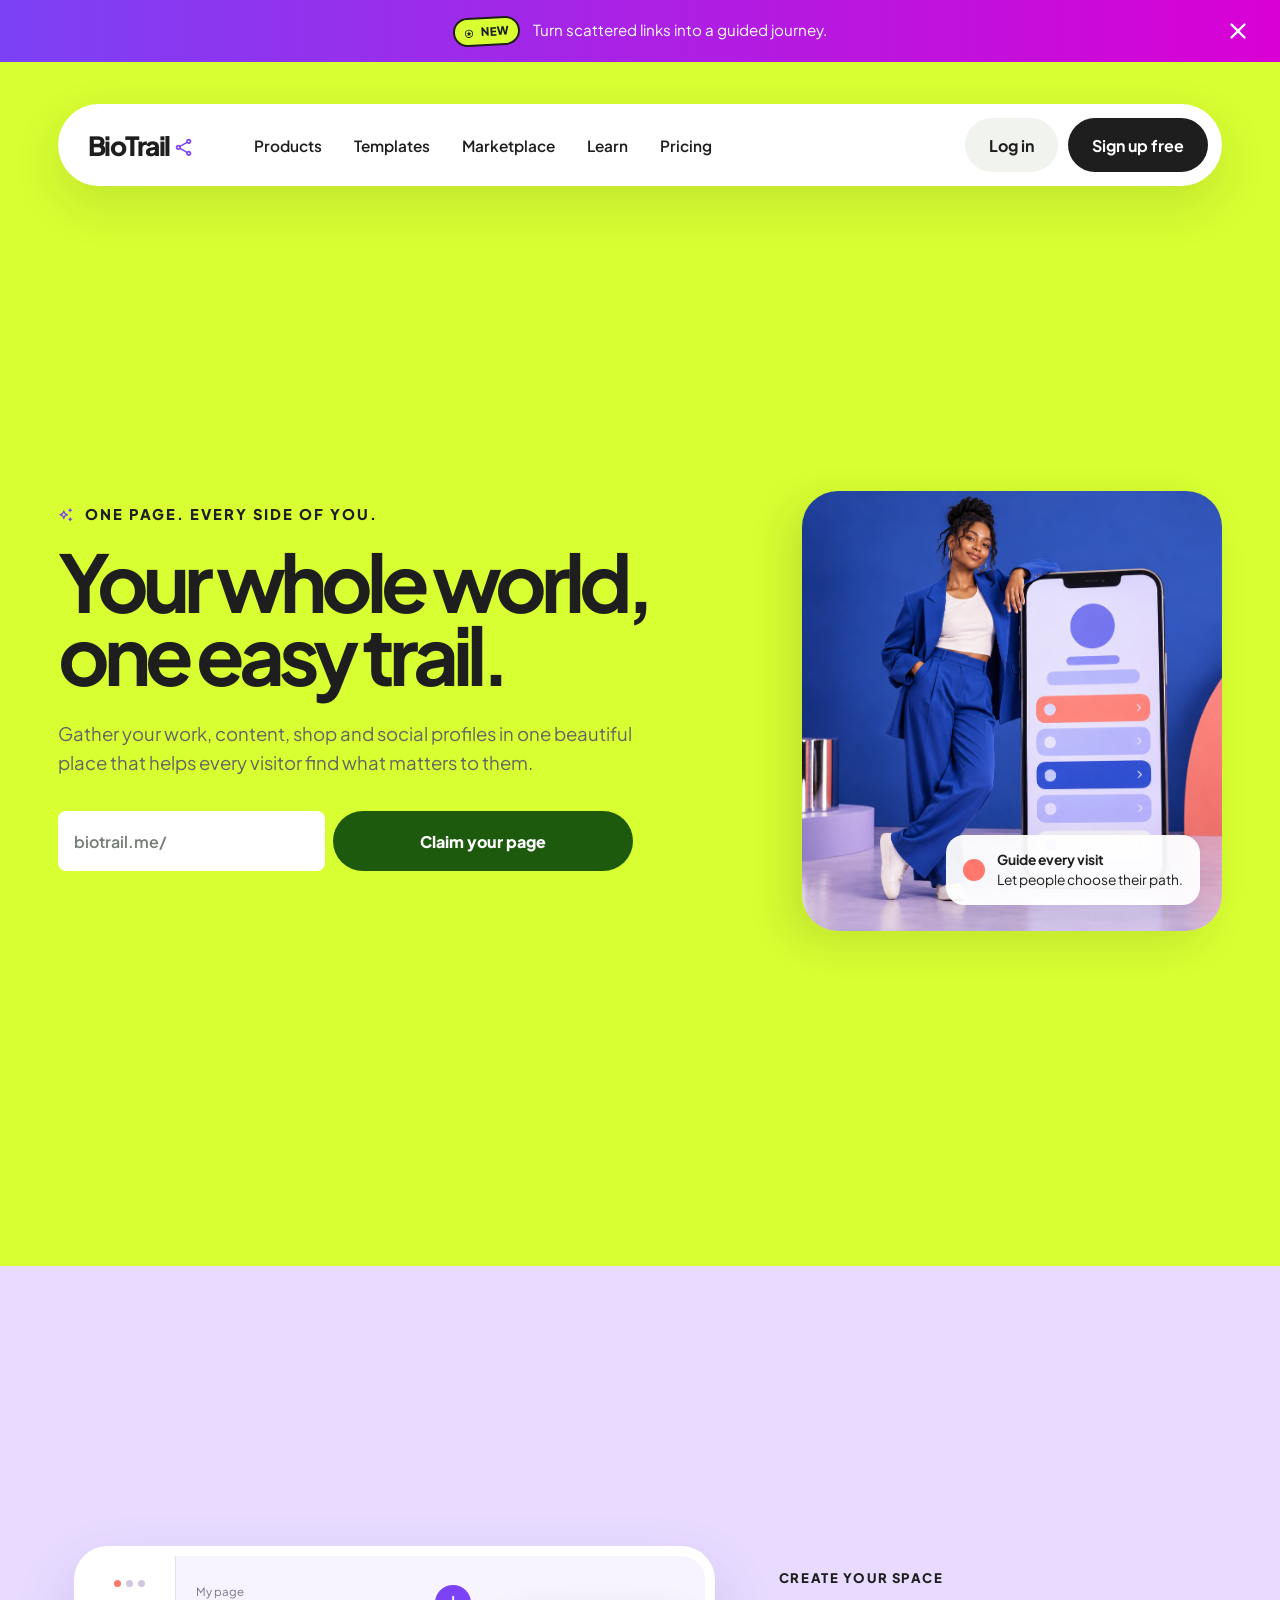
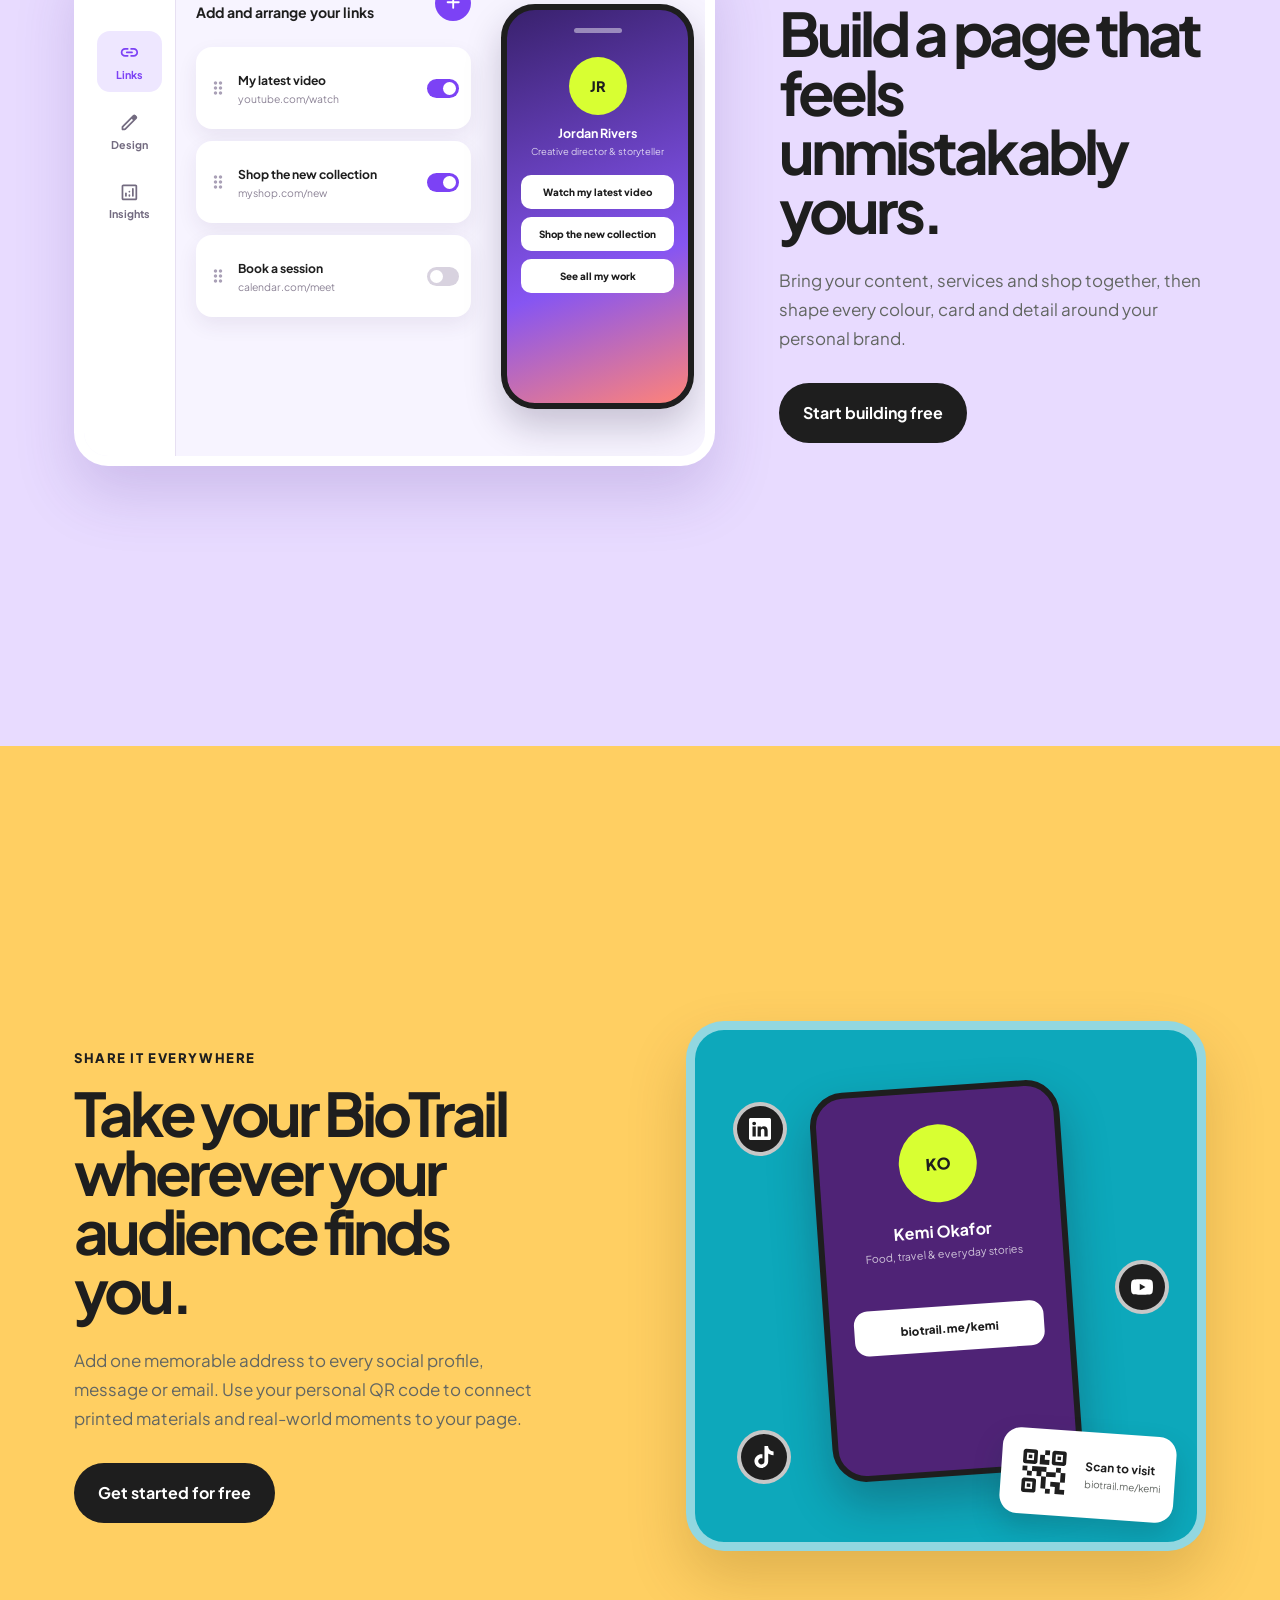
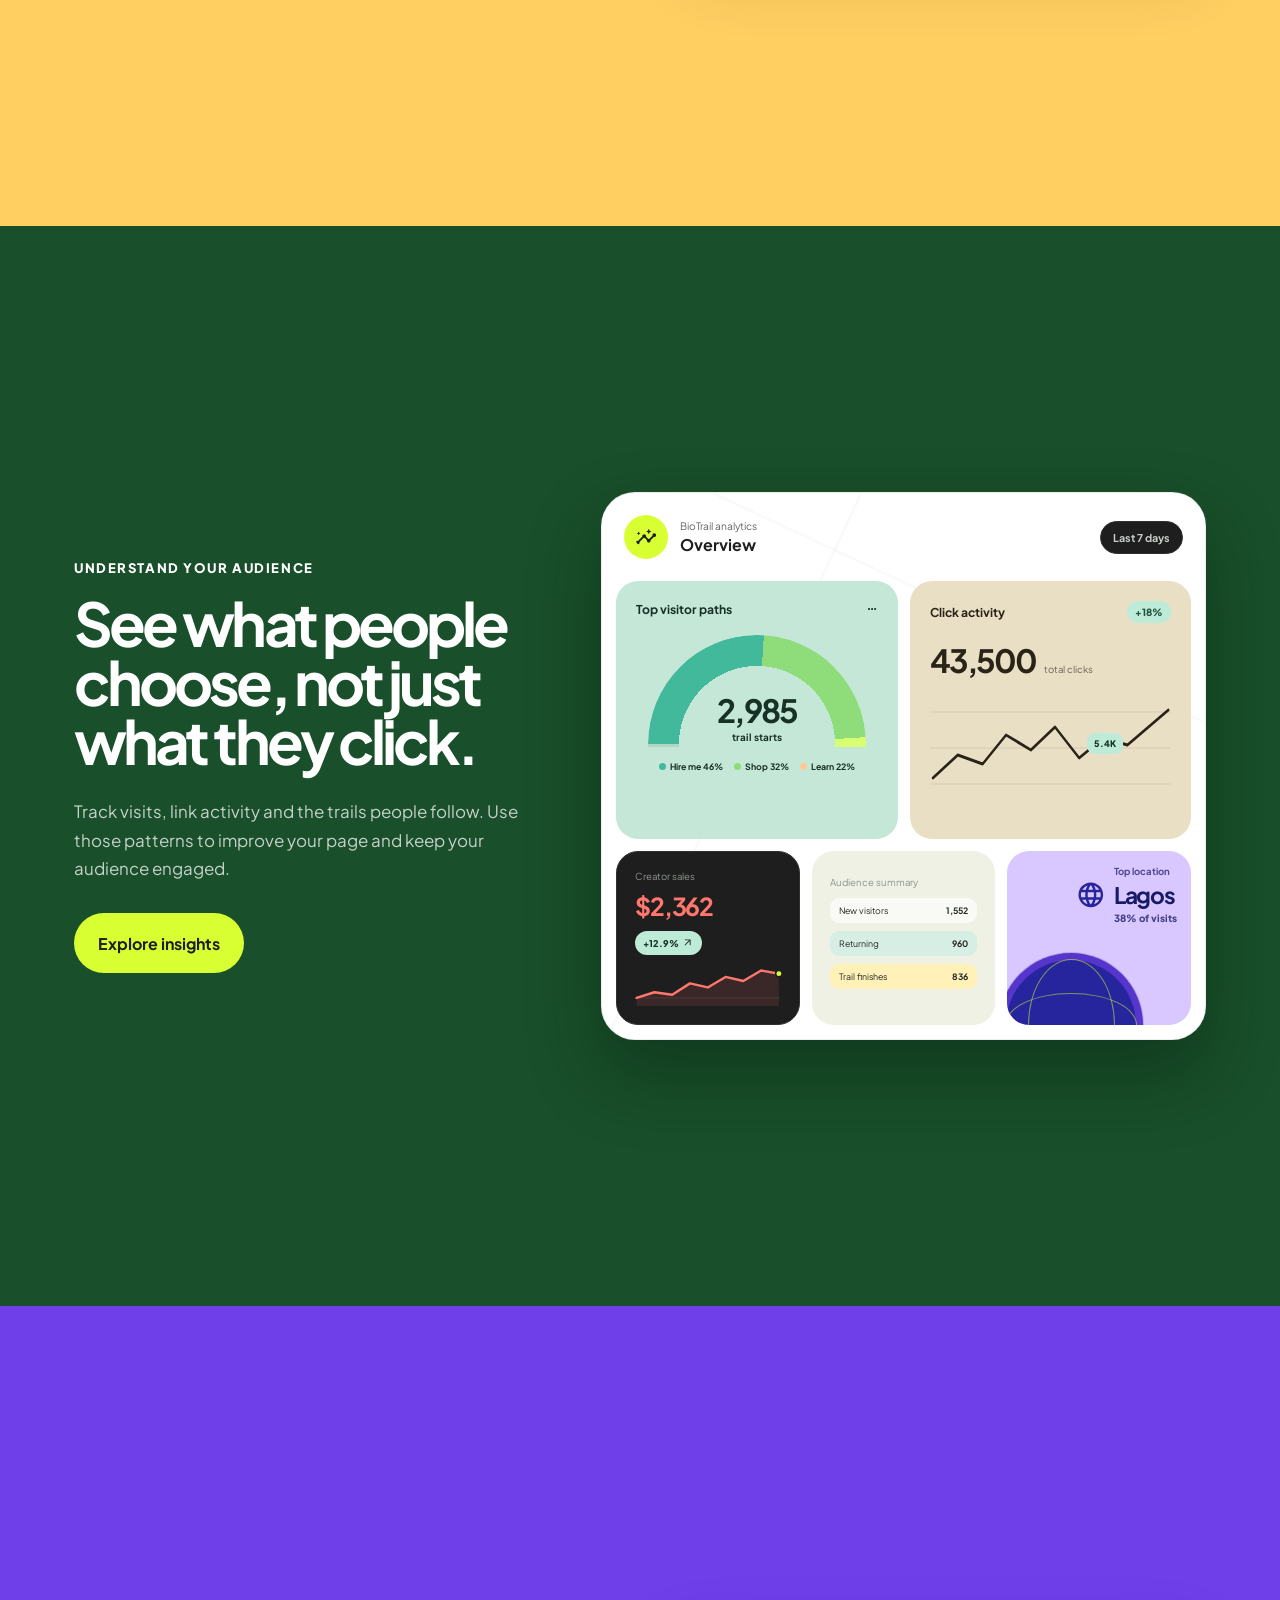
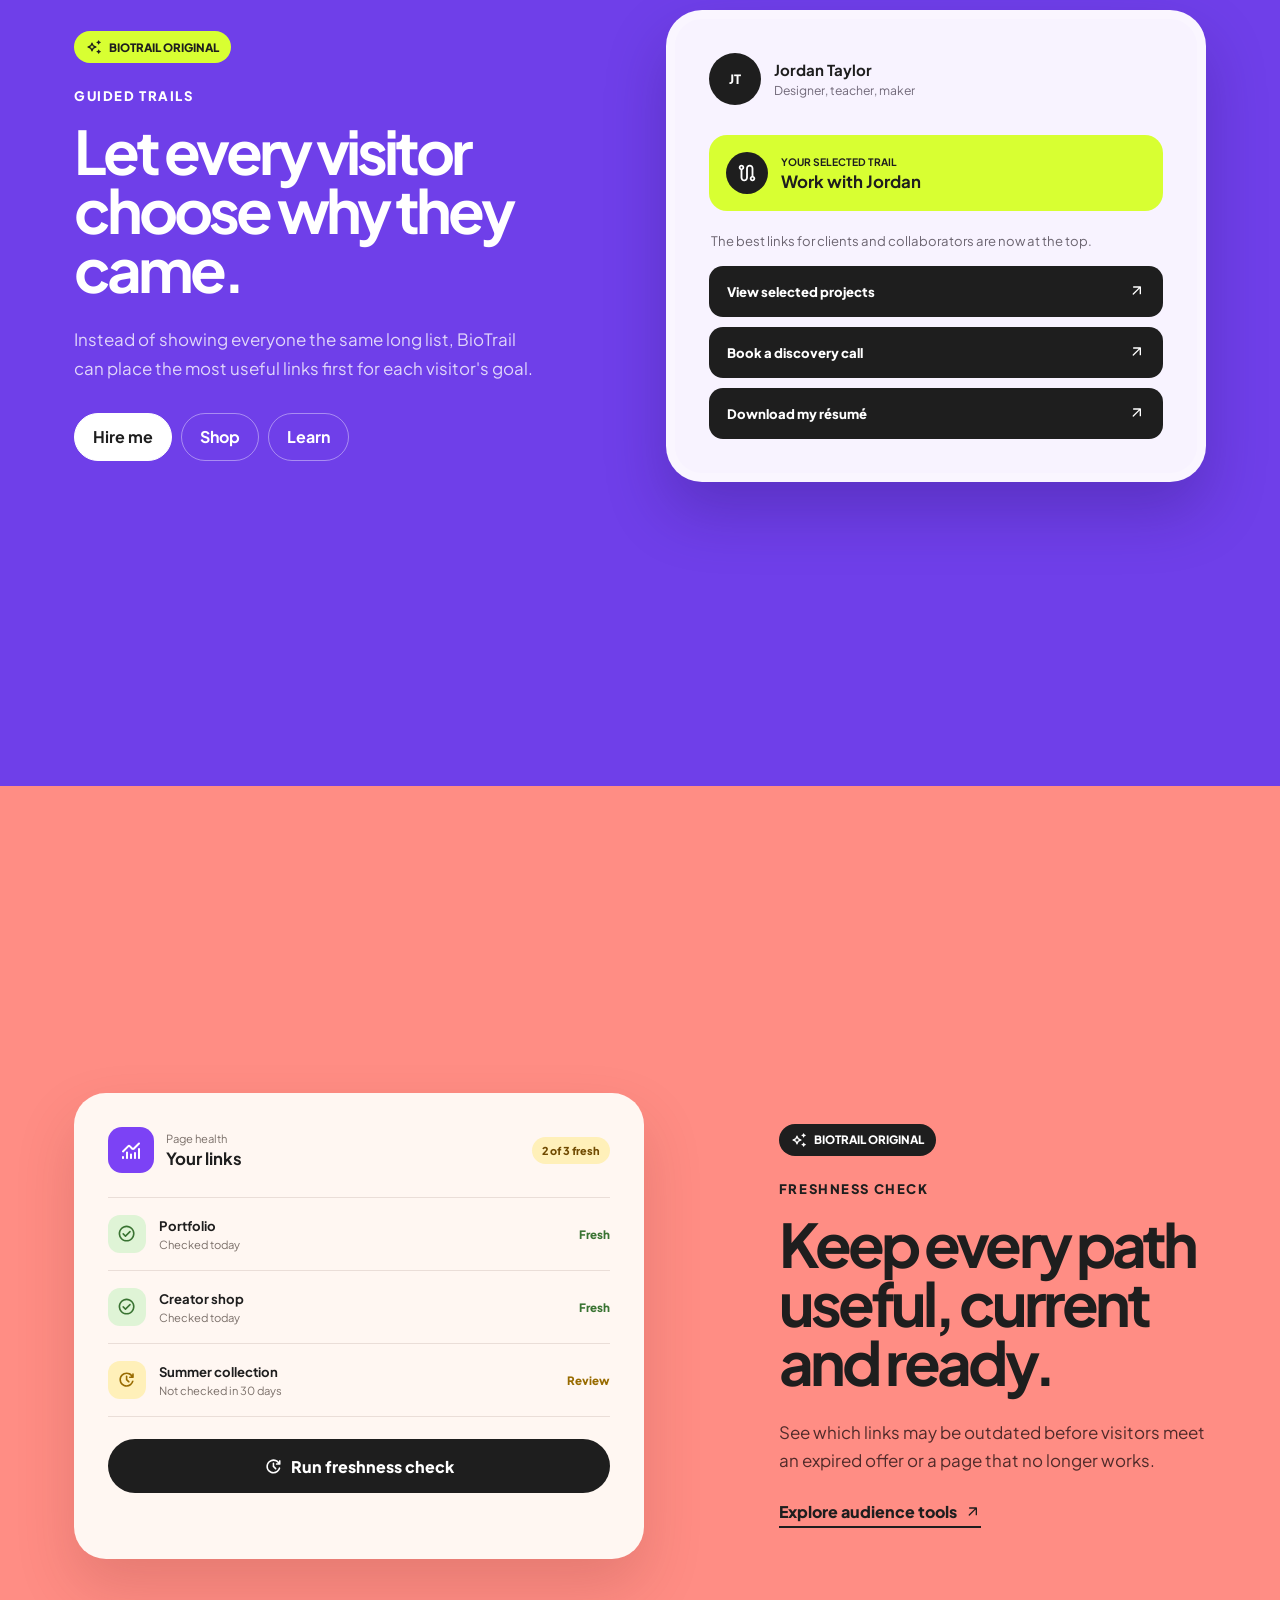
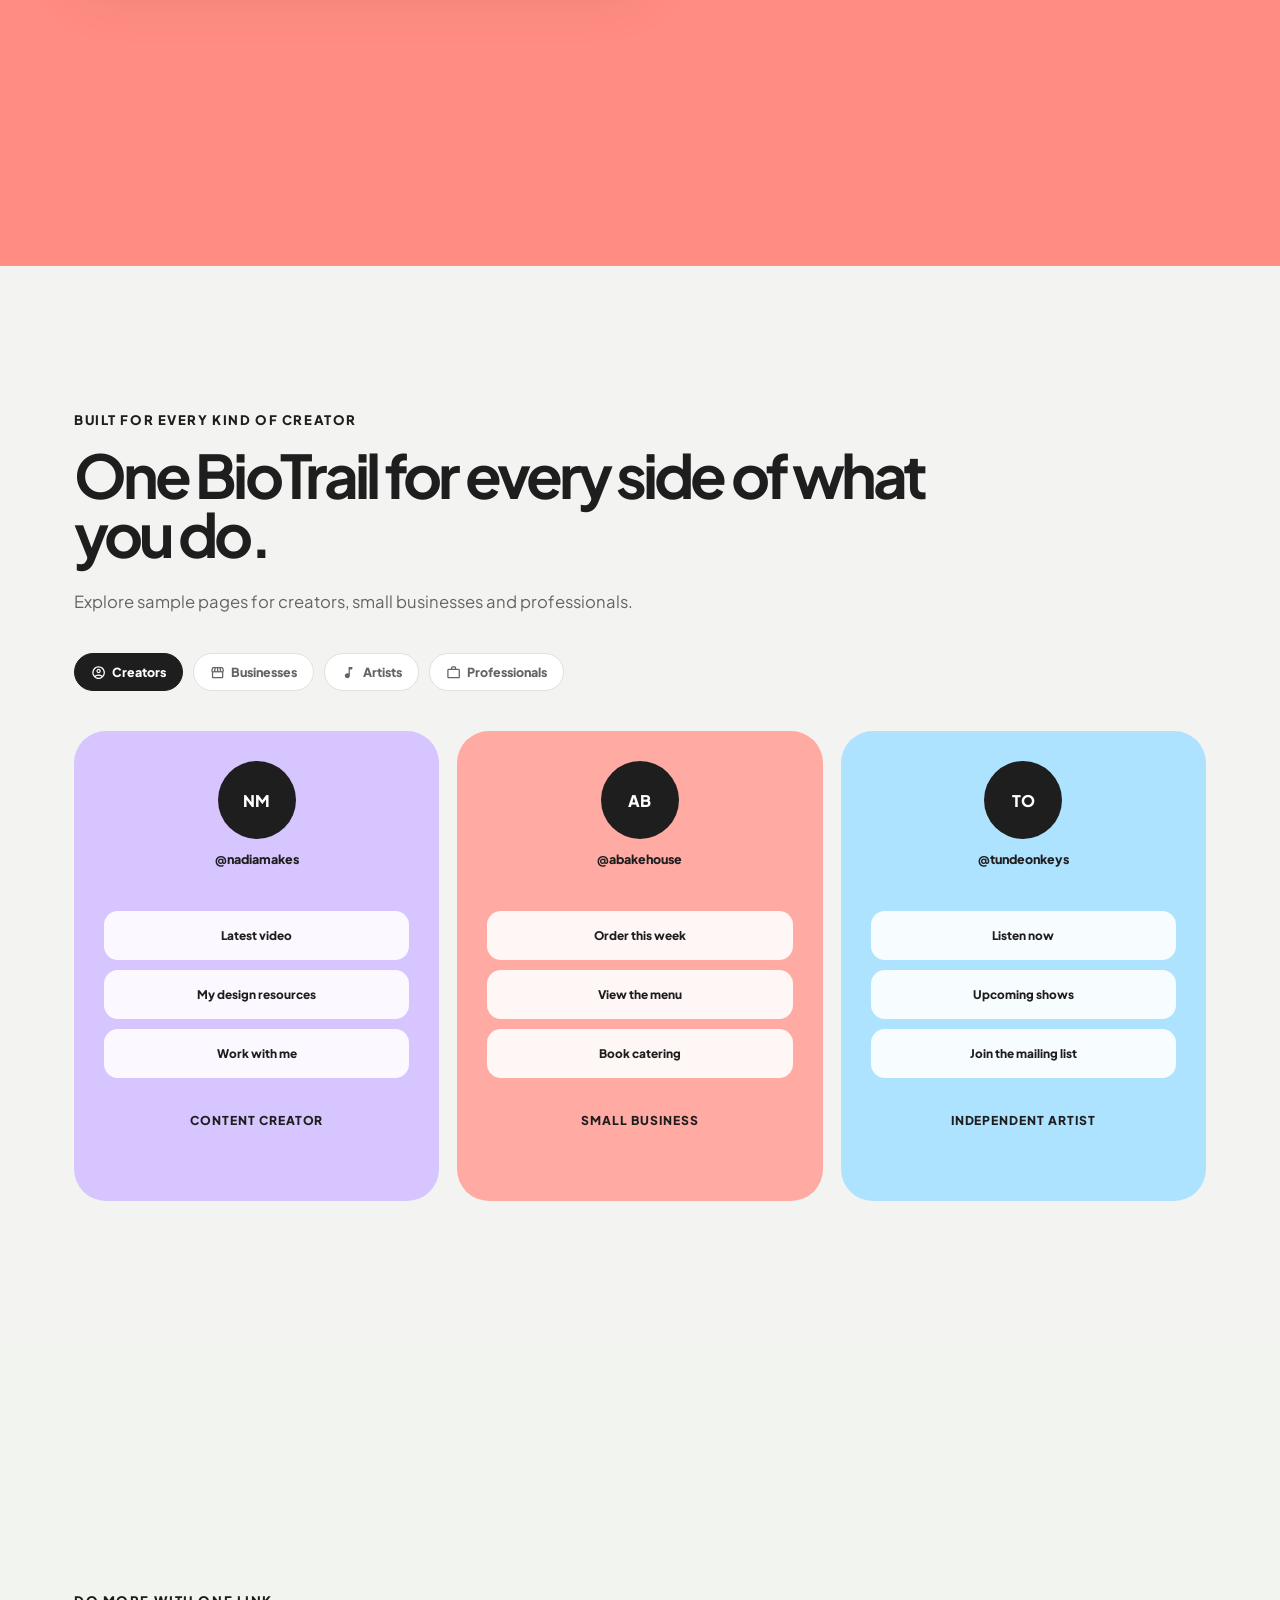
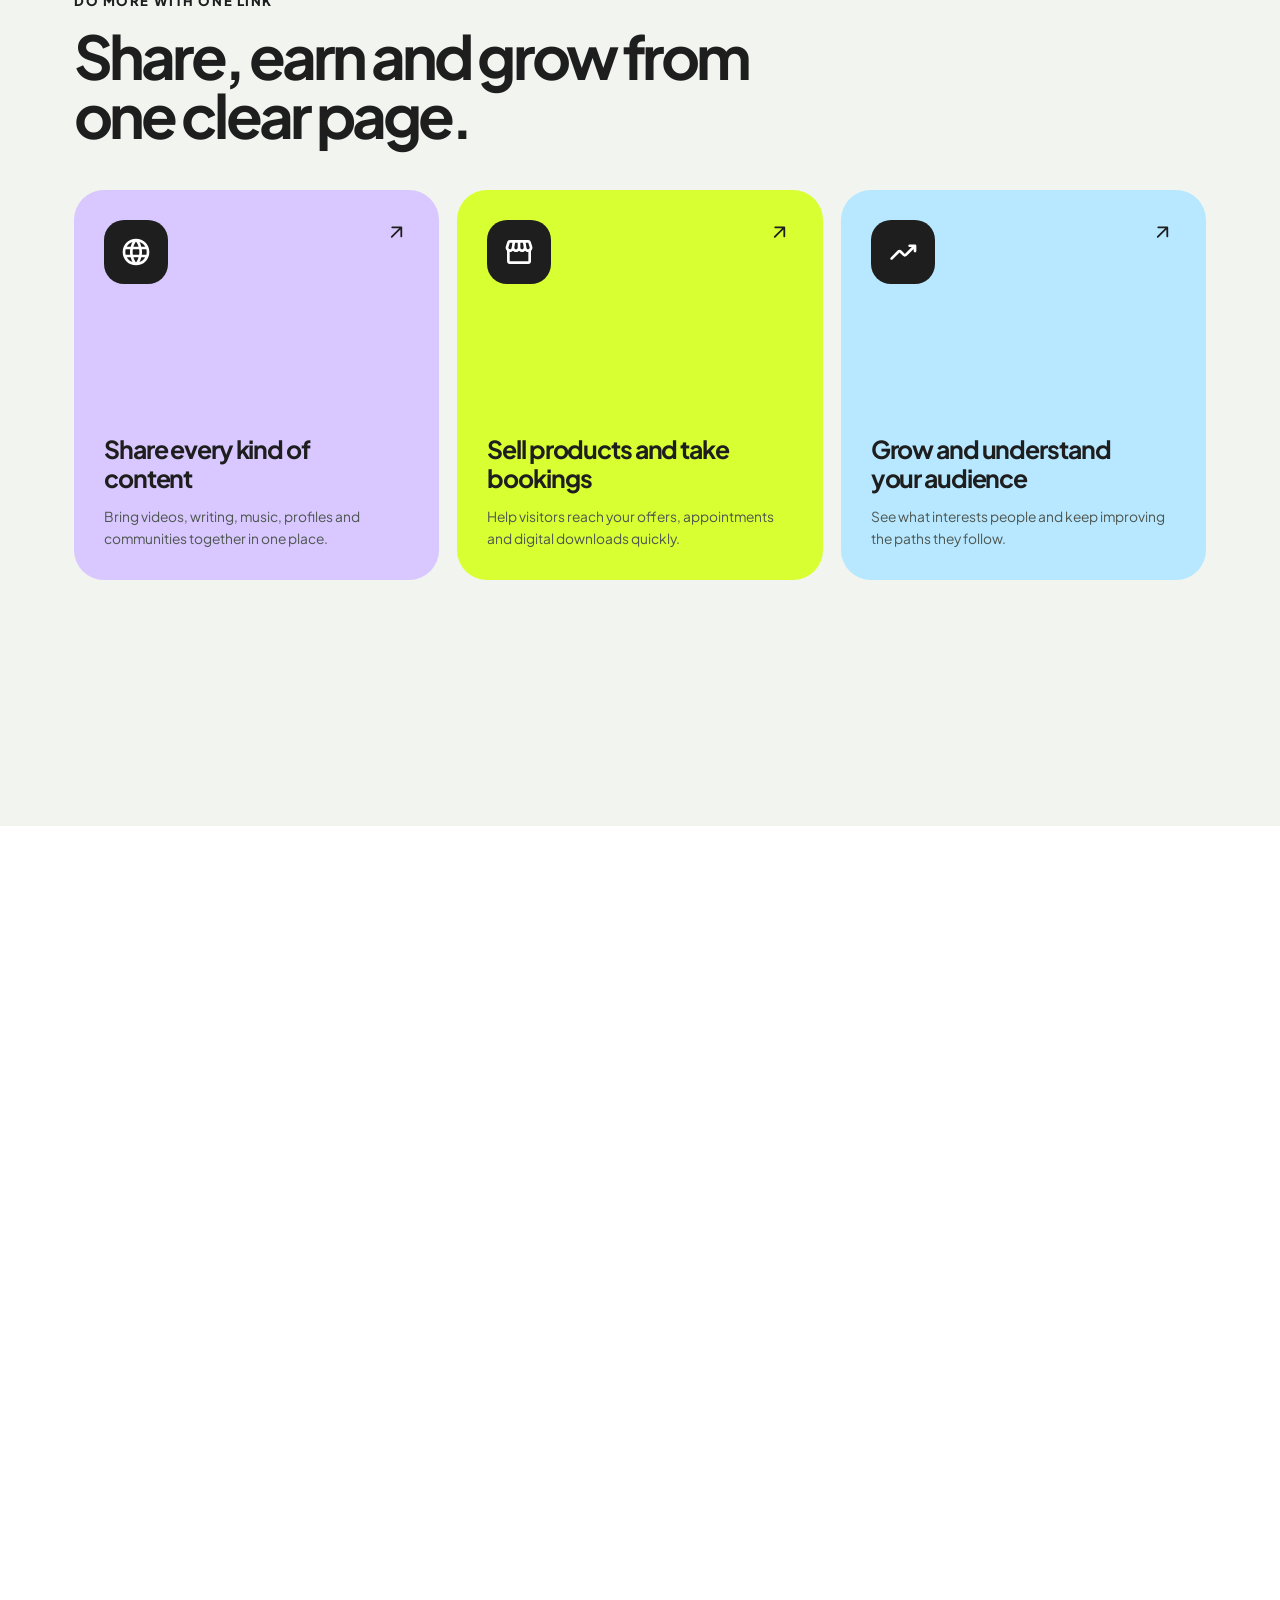
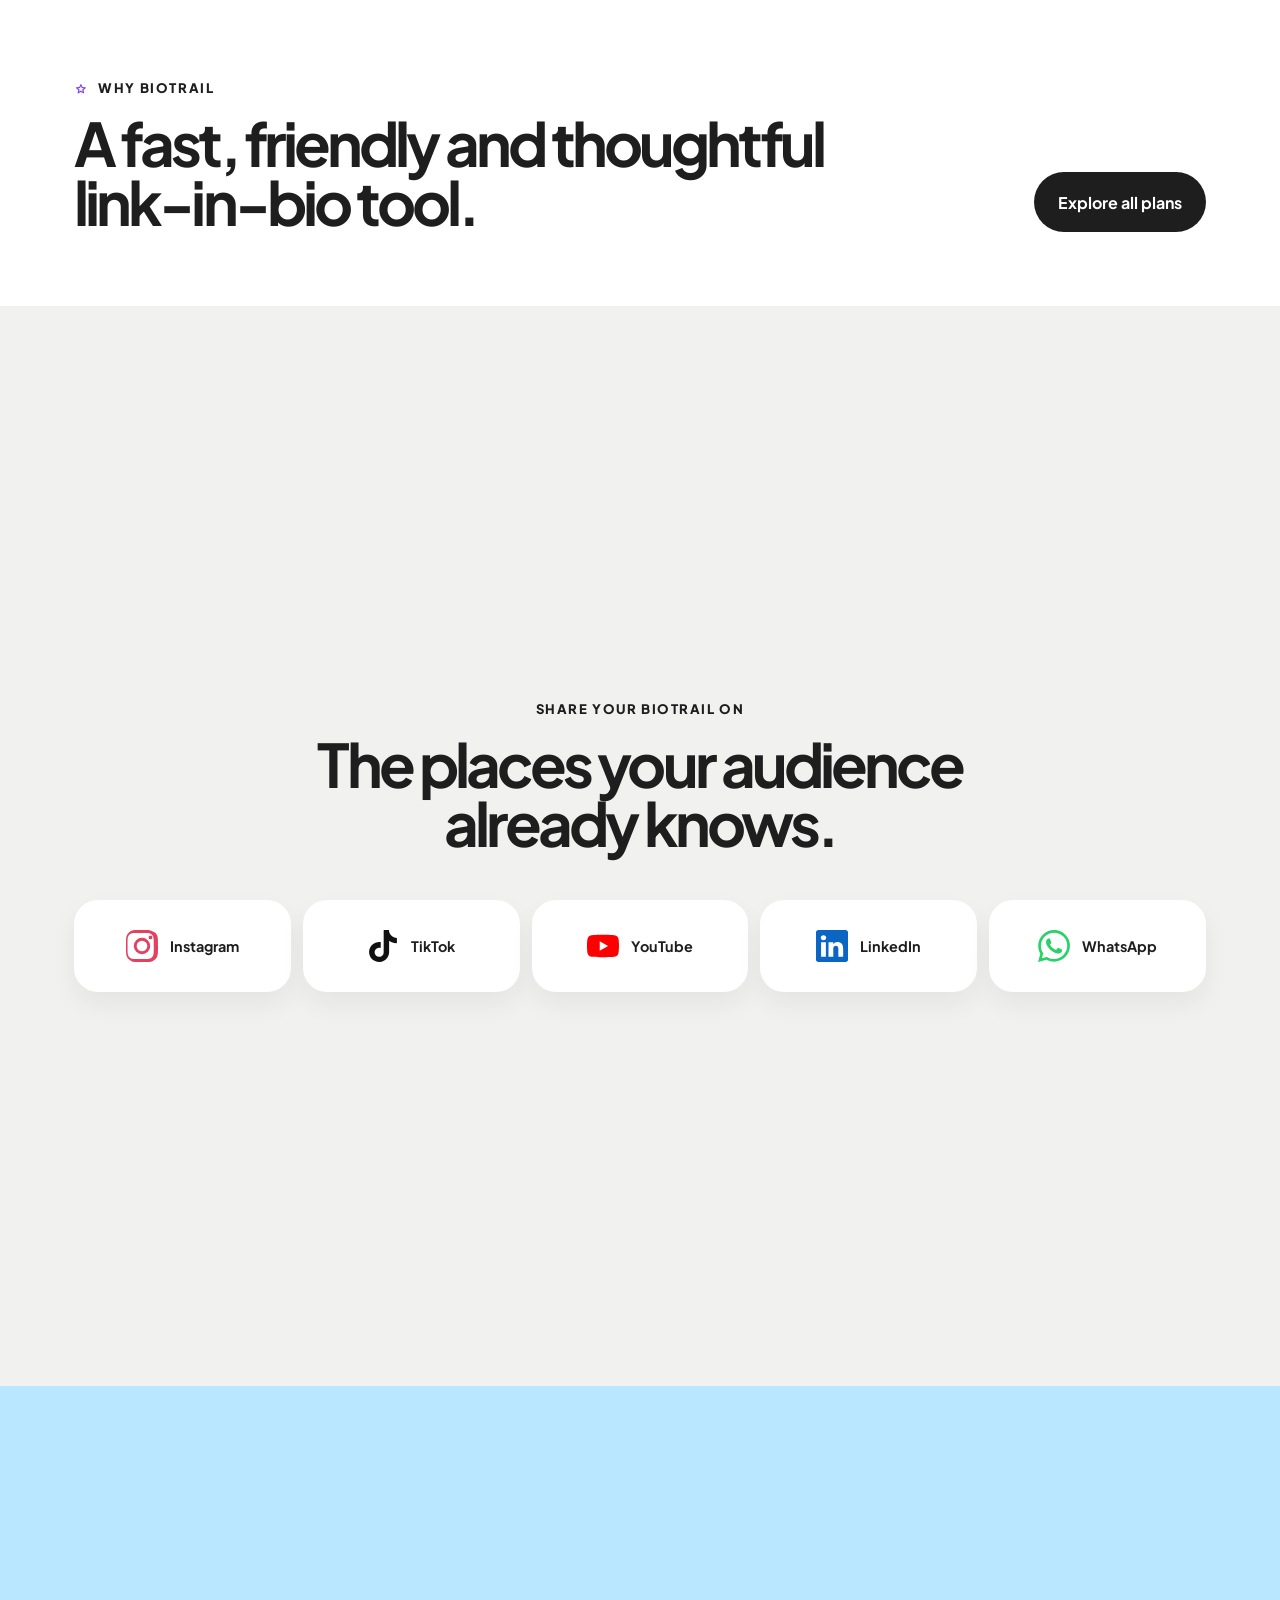
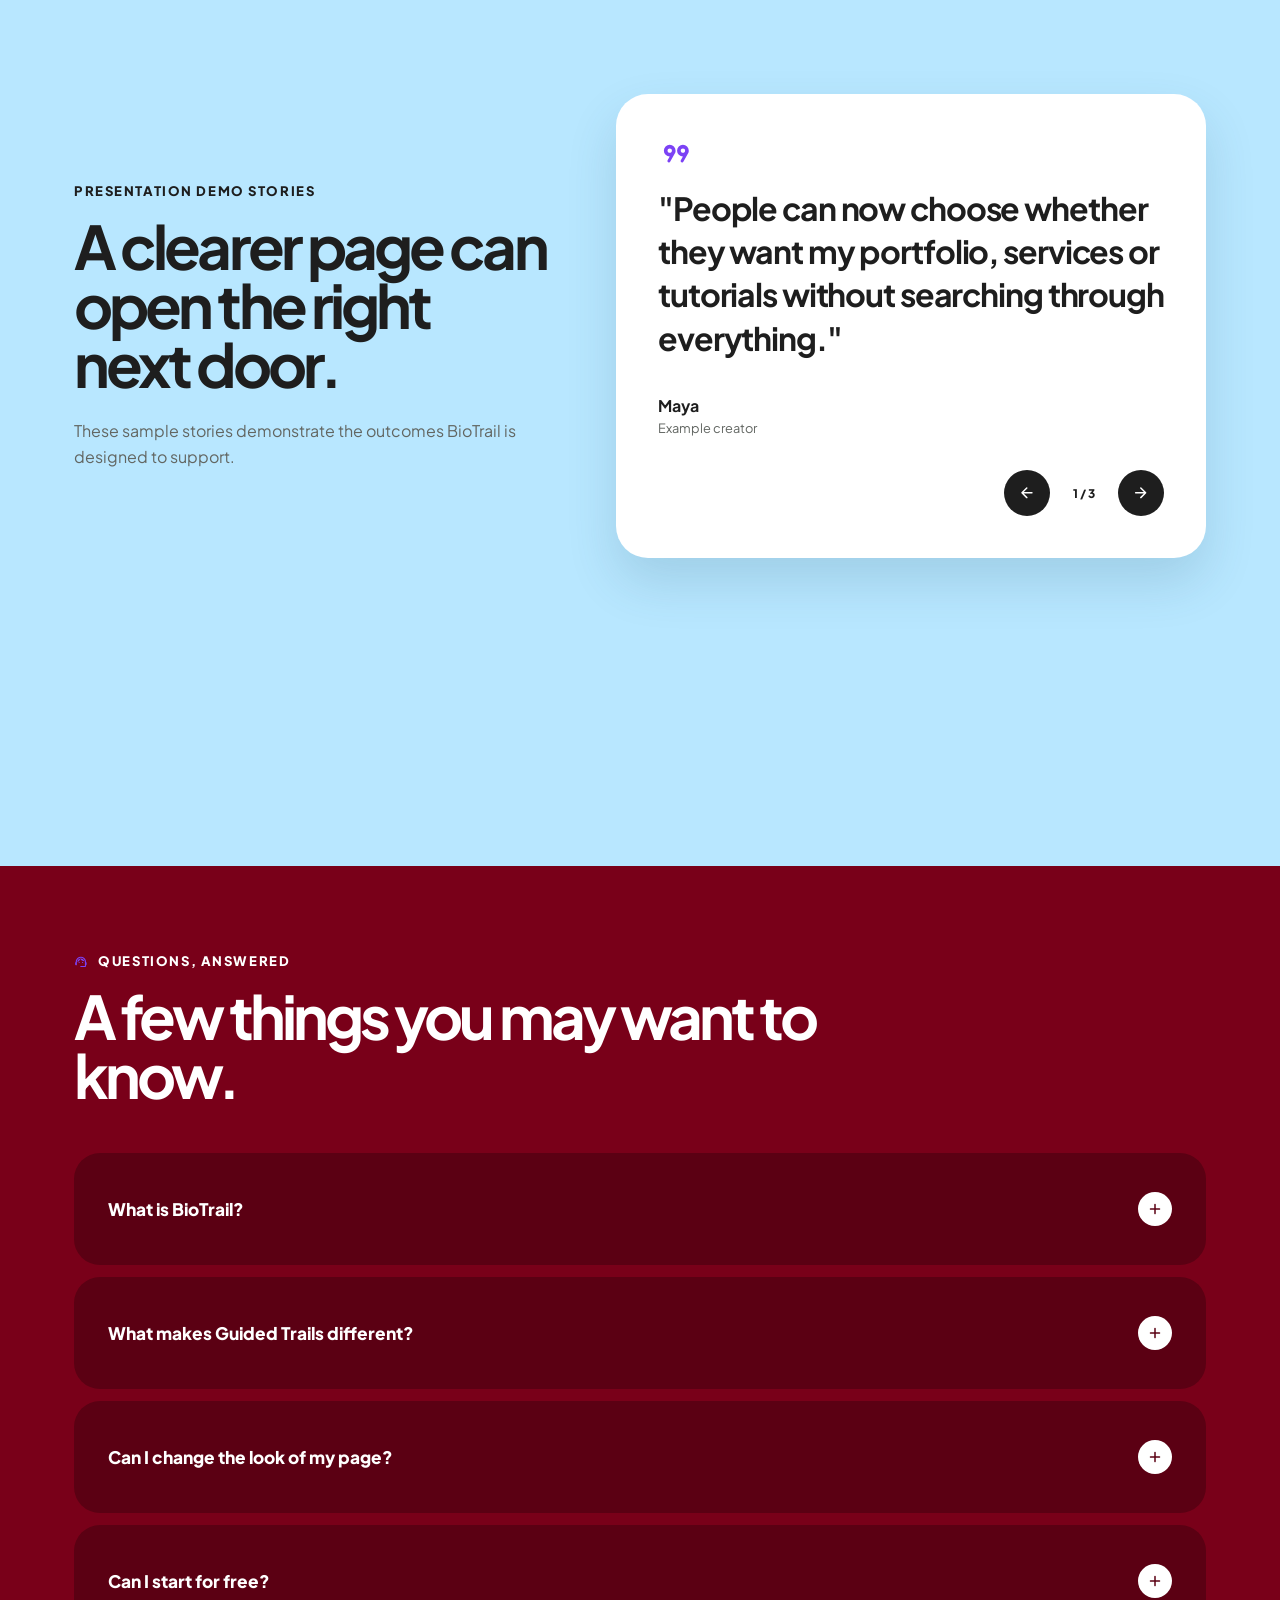
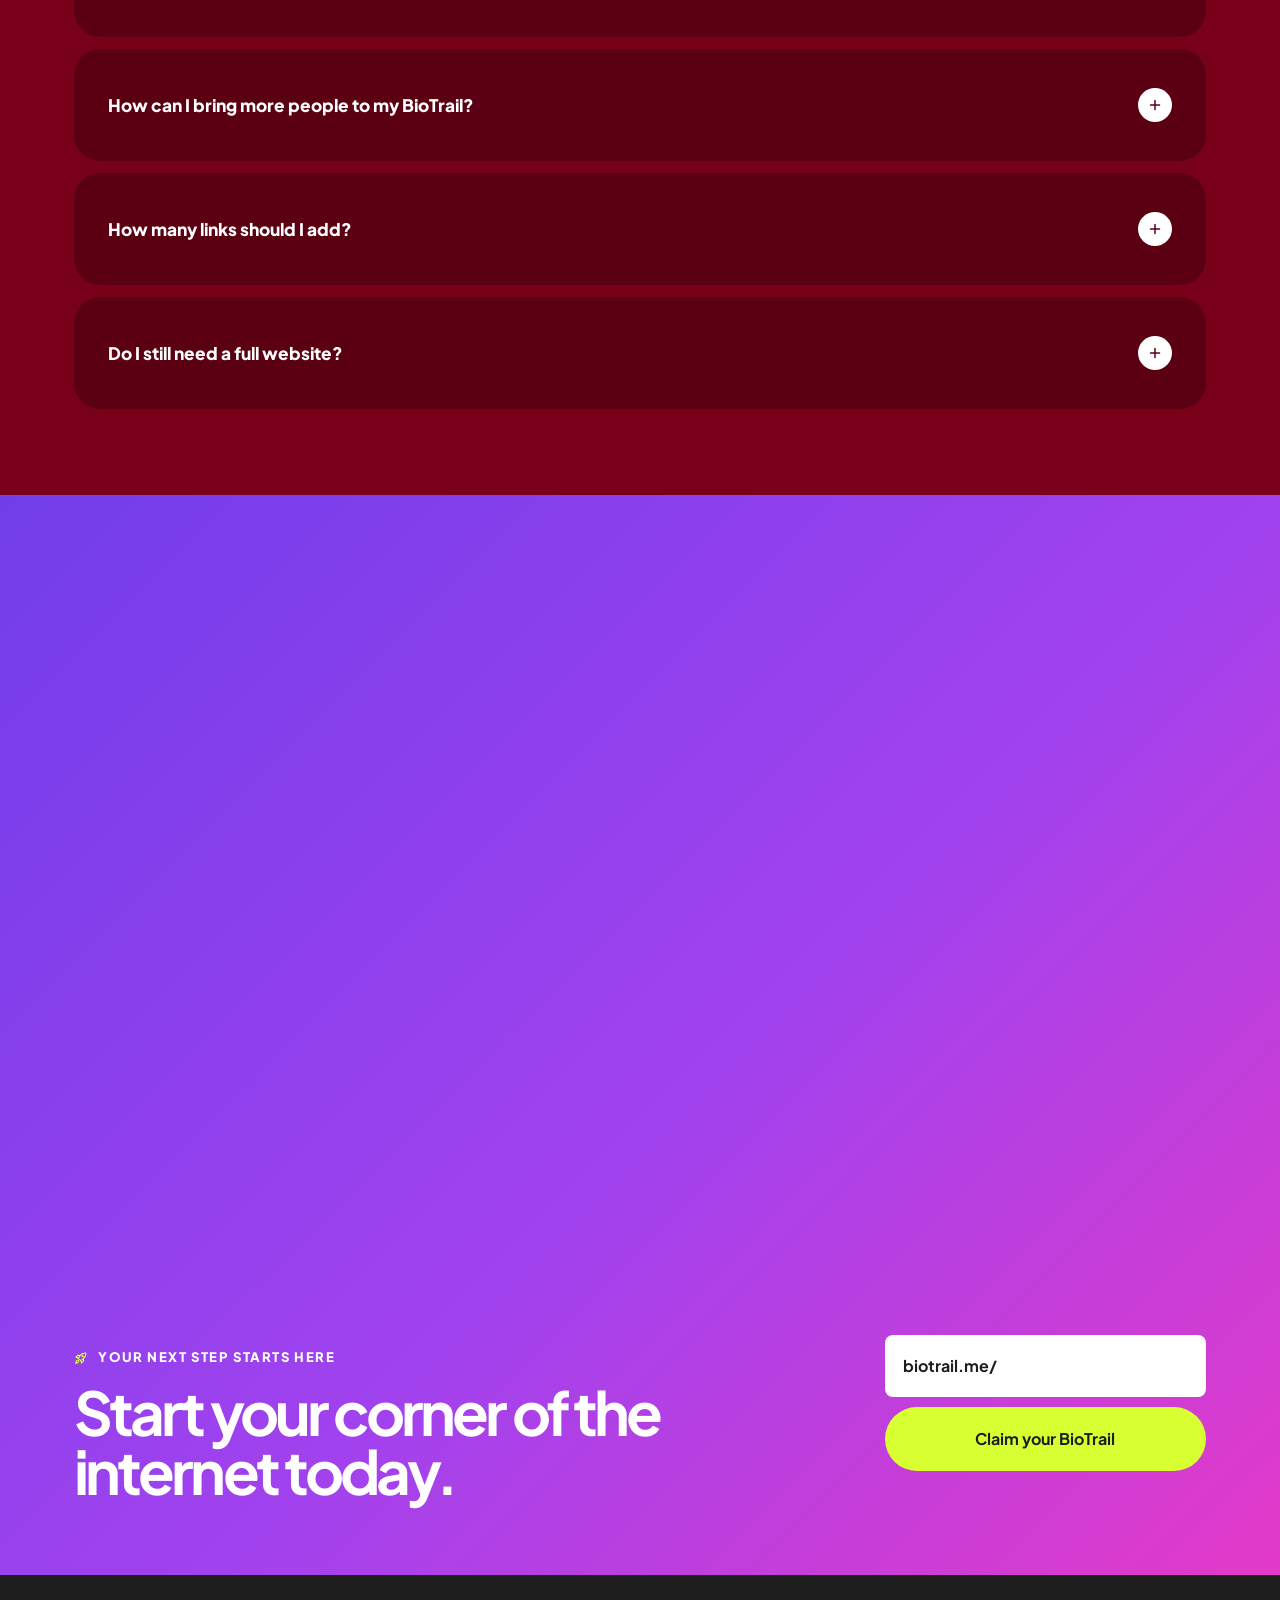
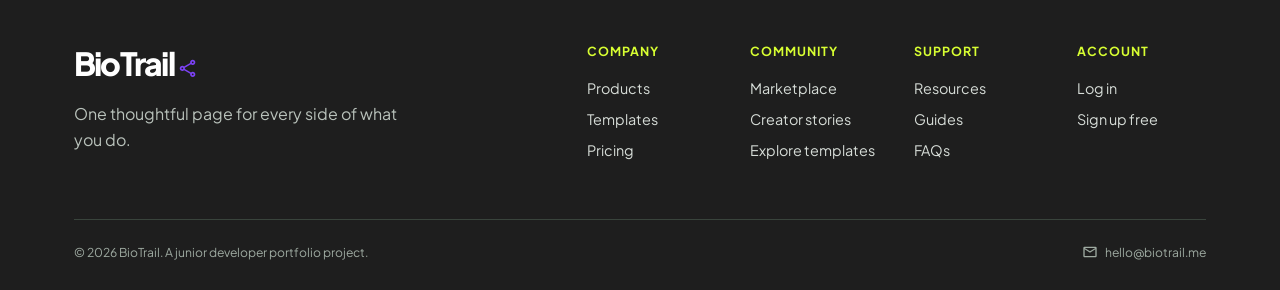
==== index.html @ 950e5134 "Add BioTrail: static link-in-bio site with dashboard, auth and Paystack demo checkout" ====
<!DOCTYPE html>
<html lang="en">
<head>
    <!-- Page metadata, fonts and stylesheet -->
    <meta charset="UTF-8">
    <meta name="viewport" content="width=device-width, initial-scale=1.0, viewport-fit=cover">
    <meta name="description" content="BioTrail helps creators share every important part of their world from one memorable page.">
    <title>BioTrail | Everything you share, one easy trail</title>
    <link rel="preconnect" href="https://fonts.googleapis.com">
    <link rel="preconnect" href="https://fonts.gstatic.com" crossorigin>
    <link href="https://fonts.googleapis.com/css2?family=Plus+Jakarta+Sans:wght@400;500;600;700;800&amp;display=swap" rel="stylesheet">
    <link rel="stylesheet" href="assets/css/style.css?v=50">
</head>
<body>
    <!-- Announcement bar -->
    <div class="announcement" id="announcement">
        <p><span><svg class="material-icon" viewBox="0 -960 960 960" aria-hidden="true" focusable="false"><path d="m480-362 111 84q12 8 24 .5t7-21.5l-42-139 109-78q12-9 7-22.5T677-552H544l-45-146q-5-14-19-14t-19 14l-45 146H283q-14 0-19 13.5t7 22.5l109 78-42 139q-5 14 7 21.5t24-.5l111-84Zm0 282q-83 0-156-31.5T197-197q-54-54-85.5-127T80-480q0-83 31.5-156T197-763q54-54 127-85.5T480-880q83 0 156 31.5T763-763q54 54 85.5 127T880-480q0 83-31.5 156T763-197q-54 54-127 85.5T480-80Zm0-400Zm0 320q133 0 226.5-93.5T800-480q0-133-93.5-226.5T480-800q-133 0-226.5 93.5T160-480q0 133 93.5 226.5T480-160Z"/></svg> NEW</span> Turn scattered links into a guided journey.</p>
        <button class="announcement-close" id="announcement-close" type="button" aria-label="Dismiss announcement">
            <svg class="material-icon" viewBox="0 -960 960 960" aria-hidden="true" focusable="false"><path d="M480-424 284-228q-11 11-28 11t-28-11q-11-11-11-28t11-28l196-196-196-196q-11-11-11-28t11-28q11-11 28-11t28 11l196 196 196-196q11-11 28-11t28 11q11 11 11 28t-11 28L536-480l196 196q11 11 11 28t-11 28q-11 11-28 11t-28-11L480-424Z"/></svg>
        </button>
    </div>

    <div class="home-shell">
        <!-- Header and main navigation -->
        <header class="site-header">
            <nav class="navbar" aria-label="Main navigation">
                <a class="brand" href="index.html" aria-label="BioTrail home">
                    BioTrail<svg class="material-icon brand-mark" viewBox="0 -960 960 960" aria-hidden="true" focusable="false"><path d="M680-80q-50 0-85-35t-35-85q0-6 3-28L282-392q-16 15-37 23.5t-45 8.5q-50 0-85-35t-35-85q0-50 35-85t85-35q24 0 45 8.5t37 23.5l281-164q-2-7-2.5-13.5T560-760q0-50 35-85t85-35q50 0 85 35t35 85q0 50-35 85t-85 35q-24 0-45-8.5T598-672L317-508q2 7 2.5 13.5t.5 14.5q0 8-.5 14.5T317-452l281 164q16-15 37-23.5t45-8.5q50 0 85 35t35 85q0 50-35 85t-85 35Zm0-80q17 0 28.5-11.5T720-200q0-17-11.5-28.5T680-240q-17 0-28.5 11.5T640-200q0 17 11.5 28.5T680-160ZM200-440q17 0 28.5-11.5T240-480q0-17-11.5-28.5T200-520q-17 0-28.5 11.5T160-480q0 17 11.5 28.5T200-440Zm508.5-291.5Q720-743 720-760t-11.5-28.5Q697-800 680-800t-28.5 11.5Q640-777 640-760t11.5 28.5Q663-720 680-720t28.5-11.5ZM680-200ZM200-480Zm480-280Z"/></svg>
                </a>

                <button class="menu-toggle" id="menu-toggle" type="button" aria-expanded="false" aria-controls="nav-menu">
                    <svg class="material-icon" viewBox="0 -960 960 960" aria-hidden="true" focusable="false"><path d="M160-240q-17 0-28.5-11.5T120-280q0-17 11.5-28.5T160-320h640q17 0 28.5 11.5T840-280q0 17-11.5 28.5T800-240H160Zm0-200q-17 0-28.5-11.5T120-480q0-17 11.5-28.5T160-520h640q17 0 28.5 11.5T840-480q0 17-11.5 28.5T800-440H160Zm0-200q-17 0-28.5-11.5T120-680q0-17 11.5-28.5T160-720h640q17 0 28.5 11.5T840-680q0 17-11.5 28.5T800-640H160Z"/></svg>
                    <span class="sr-only">Open navigation</span>
                </button>

                <div class="nav-menu" id="nav-menu">
                    <ul class="nav-links">
                        <li class="nav-dropdown">
                            <button class="nav-link dropdown-toggle" type="button" aria-expanded="false" aria-controls="products-menu">
                                Products
                            </button>
                            <div class="dropdown-menu" id="products-menu">
                                <a href="view/products.html#link-page">
                                    <strong>Link page</strong>
                                    <span>Bring your content together.</span>
                                </a>
                                <a href="view/products.html#creator-store">
                                    <strong>Creator store</strong>
                                    <span>Showcase offers and downloads.</span>
                                </a>
                                <a href="view/products.html#insights">
                                    <strong>Audience insights</strong>
                                    <span>Learn what visitors explore.</span>
                                </a>
                            </div>
                        </li>

                        <li class="nav-dropdown">
                            <button class="nav-link dropdown-toggle" type="button" aria-expanded="false" aria-controls="templates-menu">
                                Templates
                            </button>
                            <div class="dropdown-menu" id="templates-menu">
                                <a href="view/templates.html#gallery">
                                    <strong>Template gallery</strong>
                                    <span>Every ready-made look at a glance.</span>
                                </a>
                                <a href="view/templates.html#how-it-works">
                                    <strong>Make it yours</strong>
                                    <span>Preview and customize in minutes.</span>
                                </a>
                                <a href="view/templates.html#template-grid">
                                    <strong>Start from a look</strong>
                                    <span>Browse the full gallery of cards.</span>
                                </a>
                            </div>
                        </li>

                        <li class="nav-dropdown">
                            <button class="nav-link dropdown-toggle" type="button" aria-expanded="false" aria-controls="marketplace-menu">
                                Marketplace
                            </button>
                            <div class="dropdown-menu" id="marketplace-menu">
                                <a href="view/marketplace.html#all">
                                    <strong>Explore the marketplace</strong>
                                    <span>Fresh finds from the community.</span>
                                </a>
                                <a href="view/marketplace.html#sell">
                                    <strong>Sell your things</strong>
                                    <span>Turn what you make into what you earn.</span>
                                </a>
                            </div>
                        </li>

                        <li class="nav-dropdown">
                            <button class="nav-link dropdown-toggle" type="button" aria-expanded="false" aria-controls="learn-menu">
                                Learn
                            </button>
                            <div class="dropdown-menu" id="learn-menu">
                                <a href="view/learn.html#resources">
                                    <strong>Resources</strong>
                                    <span>Ideas for a stronger profile.</span>
                                </a>
                                <a href="view/learn.html#guides">
                                    <strong>Guides</strong>
                                    <span>Simple step-by-step lessons.</span>
                                </a>
                                <a href="view/learn.html#stories">
                                    <strong>Creator stories</strong>
                                    <span>See how people use BioTrail.</span>
                                </a>
                            </div>
                        </li>

                        <li><a class="nav-link" href="view/pricing.html">Pricing</a></li>
                    </ul>

                    <div class="nav-actions">
                        <a class="button button-light" href="view/login.html">Log in</a>
                        <a class="button button-dark" href="view/signup.html">Sign up free</a>
                    </div>
                </div>
            </nav>
        </header>

        <!-- Homepage content -->
        <main>
            <!-- Hero section -->
            <section class="hero">
                <div class="hero-copy">
                    <p class="eyebrow"><svg class="material-icon" viewBox="0 -960 960 960" aria-hidden="true" focusable="false"><path d="m706-706-70-32q-6-3-8.5-8t-2.5-10q0-5 2.5-10t8.5-8l70-32 32-70q3-6 8-9t10-3q5 0 10 3t8 9l32 70 70 32q6 3 9 8t3 10q0 5-3 10t-9 8l-70 32-32 70q-3 6-8 8.5t-10 2.5q-5 0-10-2.5t-8-8.5l-32-70ZM260-380l-160-73q-9-4-13-11.5T83-480q0-8 4-15.5t13-11.5l160-73 73-160q4-9 11.5-13t15.5-4q8 0 15.5 4t11.5 13l73 160 160 73q9 4 13 11.5t4 15.5q0 8-4 15.5T620-453l-160 73-73 160q-4 9-11.5 13t-15.5 4q-8 0-15.5-4T333-220l-73-160Zm100 26 40-86 86-40-86-40-40-86-40 86-86 40 86 40 40 86Zm350 204-70-32q-6-3-9-8t-3-10q0-5 3-10t9-8l70-32 32-70q3-6 8-9t10-3q5 0 10 3t8 9l32 70 70 32q6 3 9 8t3 10q0 5-3 10t-9 8l-70 32-32 70q-3 6-8 9t-10 3q-5 0-10-3t-8-9l-32-70ZM360-480Z"/></svg> One page. Every side of you.</p>
                    <h1>Your whole world,<br>one easy trail.</h1>
                    <p class="hero-description">
                        Gather your work, content, shop and social profiles in one beautiful place that helps every visitor find what matters to them.
                    </p>

                    <form class="claim-form" id="claim-form" novalidate>
                        <label class="username-field" for="username">
                            <span>biotrail.me/</span>
                            <input id="username" name="username" type="text" placeholder="" autocomplete="off" aria-describedby="claim-message">
                        </label>
                        <button class="button button-primary" type="submit">Claim your page</button>
                    </form>
                    <p class="claim-message" id="claim-message" aria-live="polite"></p>
                </div>

                <div class="hero-visual">
                    <img src="assets/images/biotrail-hero.png" alt="A creative professional standing beside a large phone showing a link profile">
                    <div class="hero-note">
                        <svg class="material-icon hero-note-icon" viewBox="0 -960 960 960" aria-hidden="true" focusable="false"><path d="M640-624 284-268q-11 11-28 11t-28-11q-11-11-11-28t11-28l356-356H280q-17 0-28.5-11.5T240-720q0-17 11.5-28.5T280-760h400q17 0 28.5 11.5T720-720v400q0 17-11.5 28.5T680-280q-17 0-28.5-11.5T640-320v-304Z"/></svg>
                        <p><strong>Guide every visit</strong><br>Let people choose their path.</p>
                    </div>
                </div>
            </section>

            <!-- Page customization section -->
            <section class="feature-section customize-section" id="features">
                <div class="builder-demo" aria-label="Example of the BioTrail page builder">
                    <div class="builder-sidebar">
                        <div class="builder-dots" aria-hidden="true">
                            <span></span>
                            <span></span>
                            <span></span>
                        </div>
                        <div class="builder-tool is-selected">
                            <svg class="material-icon" viewBox="0 -960 960 960" aria-hidden="true" focusable="false"><path d="M280-280q-83 0-141.5-58.5T80-480q0-83 58.5-141.5T280-680h120q17 0 28.5 11.5T440-640q0 17-11.5 28.5T400-600H280q-50 0-85 35t-35 85q0 50 35 85t85 35h120q17 0 28.5 11.5T440-320q0 17-11.5 28.5T400-280H280Zm80-160q-17 0-28.5-11.5T320-480q0-17 11.5-28.5T360-520h240q17 0 28.5 11.5T640-480q0 17-11.5 28.5T600-440H360Zm200 160q-17 0-28.5-11.5T520-320q0-17 11.5-28.5T560-360h120q50 0 85-35t35-85q0-50-35-85t-85-35H560q-17 0-28.5-11.5T520-640q0-17 11.5-28.5T560-680h120q83 0 141.5 58.5T880-480q0 83-58.5 141.5T680-280H560Z"/></svg>
                            <span>Links</span>
                        </div>
                        <div class="builder-tool">
                            <svg class="material-icon" viewBox="0 -960 960 960" aria-hidden="true" focusable="false"><path d="M200-200h57l391-391-57-57-391 391v57Zm-40 80q-17 0-28.5-11.5T120-160v-97q0-16 6-30.5t17-25.5l505-504q12-11 26.5-17t30.5-6q16 0 31 6t26 18l55 56q12 11 17.5 26t5.5 30q0 16-5.5 30.5T817-647L313-143q-11 11-25.5 17t-30.5 6h-97Zm600-584-56-56 56 56Zm-141 85-28-29 57 57-29-28Z"/></svg>
                            <span>Design</span>
                        </div>
                        <div class="builder-tool">
                            <svg class="material-icon" viewBox="0 -960 960 960" aria-hidden="true" focusable="false"><path d="M291.5-468.5Q280-457 280-440v120q0 17 11.5 28.5T320-280q17 0 28.5-11.5T360-320v-120q0-17-11.5-28.5T320-480q-17 0-28.5 11.5Zm320-200Q600-657 600-640v320q0 17 11.5 28.5T640-280q17 0 28.5-11.5T680-320v-320q0-17-11.5-28.5T640-680q-17 0-28.5 11.5Zm-160 280Q440-377 440-360v40q0 17 11.5 28.5T480-280q17 0 28.5-11.5T520-320v-40q0-17-11.5-28.5T480-400q-17 0-28.5 11.5ZM200-120q-33 0-56.5-23.5T120-200v-560q0-33 23.5-56.5T200-840h560q33 0 56.5 23.5T840-760v560q0 33-23.5 56.5T760-120H200Zm0-80h560v-560H200v560Zm0-560v560-560Zm308.5 268.5Q520-503 520-520t-11.5-28.5Q497-560 480-560t-28.5 11.5Q440-537 440-520t11.5 28.5Q463-480 480-480t28.5-11.5Z"/></svg>
                            <span>Insights</span>
                        </div>
                    </div>

                    <div class="builder-panel">
                        <div class="builder-heading">
                            <div>
                                <span>My page</span>
                                <strong>Add and arrange your links</strong>
                            </div>
                            <button id="builder-add-button" type="button" aria-label="Add a new example link" aria-expanded="false" aria-controls="builder-new-card">
                                <svg class="material-icon" viewBox="0 -960 960 960" aria-hidden="true" focusable="false"><path d="M440-440H240q-17 0-28.5-11.5T200-480q0-17 11.5-28.5T240-520h200v-200q0-17 11.5-28.5T480-760q17 0 28.5 11.5T520-720v200h200q17 0 28.5 11.5T760-480q0 17-11.5 28.5T720-440H520v200q0 17-11.5 28.5T480-200q-17 0-28.5-11.5T440-240v-200Z"/></svg>
                            </button>
                        </div>

                        <div class="builder-link-card">
                            <svg class="material-icon drag-handle" viewBox="0 -960 960 960" aria-hidden="true" focusable="false"><path d="M360-160q-33 0-56.5-23.5T280-240q0-33 23.5-56.5T360-320q33 0 56.5 23.5T440-240q0 33-23.5 56.5T360-160Zm240 0q-33 0-56.5-23.5T520-240q0-33 23.5-56.5T600-320q33 0 56.5 23.5T680-240q0 33-23.5 56.5T600-160ZM360-400q-33 0-56.5-23.5T280-480q0-33 23.5-56.5T360-560q33 0 56.5 23.5T440-480q0 33-23.5 56.5T360-400Zm240 0q-33 0-56.5-23.5T520-480q0-33 23.5-56.5T600-560q33 0 56.5 23.5T680-480q0 33-23.5 56.5T600-400ZM360-640q-33 0-56.5-23.5T280-720q0-33 23.5-56.5T360-800q33 0 56.5 23.5T440-720q0 33-23.5 56.5T360-640Zm240 0q-33 0-56.5-23.5T520-720q0-33 23.5-56.5T600-800q33 0 56.5 23.5T680-720q0 33-23.5 56.5T600-640Z"/></svg>
                            <div>
                                <strong>My latest video</strong>
                                <small>youtube.com/watch</small>
                            </div>
                            <span class="link-switch is-on" aria-label="Link enabled"></span>
                        </div>
                        <div class="builder-link-card">
                            <svg class="material-icon drag-handle" viewBox="0 -960 960 960" aria-hidden="true" focusable="false"><path d="M360-160q-33 0-56.5-23.5T280-240q0-33 23.5-56.5T360-320q33 0 56.5 23.5T440-240q0 33-23.5 56.5T360-160Zm240 0q-33 0-56.5-23.5T520-240q0-33 23.5-56.5T600-320q33 0 56.5 23.5T680-240q0 33-23.5 56.5T600-160ZM360-400q-33 0-56.5-23.5T280-480q0-33 23.5-56.5T360-560q33 0 56.5 23.5T440-480q0 33-23.5 56.5T360-400Zm240 0q-33 0-56.5-23.5T520-480q0-33 23.5-56.5T600-560q33 0 56.5 23.5T680-480q0 33-23.5 56.5T600-400ZM360-640q-33 0-56.5-23.5T280-720q0-33 23.5-56.5T360-800q33 0 56.5 23.5T440-720q0 33-23.5 56.5T360-640Zm240 0q-33 0-56.5-23.5T520-720q0-33 23.5-56.5T600-800q33 0 56.5 23.5T680-720q0 33-23.5 56.5T600-640Z"/></svg>
                            <div>
                                <strong>Shop the new collection</strong>
                                <small>myshop.com/new</small>
                            </div>
                            <span class="link-switch is-on" aria-label="Link enabled"></span>
                        </div>
                        <div class="builder-link-card">
                            <svg class="material-icon drag-handle" viewBox="0 -960 960 960" aria-hidden="true" focusable="false"><path d="M360-160q-33 0-56.5-23.5T280-240q0-33 23.5-56.5T360-320q33 0 56.5 23.5T440-240q0 33-23.5 56.5T360-160Zm240 0q-33 0-56.5-23.5T520-240q0-33 23.5-56.5T600-320q33 0 56.5 23.5T680-240q0 33-23.5 56.5T600-160ZM360-400q-33 0-56.5-23.5T280-480q0-33 23.5-56.5T360-560q33 0 56.5 23.5T440-480q0 33-23.5 56.5T360-400Zm240 0q-33 0-56.5-23.5T520-480q0-33 23.5-56.5T600-560q33 0 56.5 23.5T680-480q0 33-23.5 56.5T600-400ZM360-640q-33 0-56.5-23.5T280-720q0-33 23.5-56.5T360-800q33 0 56.5 23.5T440-720q0 33-23.5 56.5T360-640Zm240 0q-33 0-56.5-23.5T520-720q0-33 23.5-56.5T600-800q33 0 56.5 23.5T680-720q0 33-23.5 56.5T600-640Z"/></svg>
                            <div>
                                <strong>Book a session</strong>
                                <small>calendar.com/meet</small>
                            </div>
                            <span class="link-switch" aria-label="Link disabled"></span>
                        </div>
                        <div class="builder-link-card" id="builder-new-card" hidden>
                            <svg class="material-icon drag-handle" viewBox="0 -960 960 960" aria-hidden="true" focusable="false"><path d="M360-160q-33 0-56.5-23.5T280-240q0-33 23.5-56.5T360-320q33 0 56.5 23.5T440-240q0 33-23.5 56.5T360-160Zm240 0q-33 0-56.5-23.5T520-240q0-33 23.5-56.5T600-320q33 0 56.5 23.5T680-240q0 33-23.5 56.5T600-160ZM360-400q-33 0-56.5-23.5T280-480q0-33 23.5-56.5T360-560q33 0 56.5 23.5T440-480q0 33-23.5 56.5T360-400Zm240 0q-33 0-56.5-23.5T520-480q0-33 23.5-56.5T600-560q33 0 56.5 23.5T680-480q0 33-23.5 56.5T600-400ZM360-640q-33 0-56.5-23.5T280-720q0-33 23.5-56.5T360-800q33 0 56.5 23.5T440-720q0 33-23.5 56.5T360-640Zm240 0q-33 0-56.5-23.5T520-720q0-33 23.5-56.5T600-800q33 0 56.5 23.5T680-720q0 33-23.5 56.5T600-640Z"/></svg>
                            <div>
                                <strong>New BioTrail link</strong>
                                <small>Add your destination</small>
                            </div>
                            <span class="link-switch is-on" aria-label="Link enabled"></span>
                        </div>
                    </div>

                    <div class="phone-preview">
                        <div class="phone-speaker"></div>
                        <div class="preview-avatar">JR</div>
                        <strong>Jordan Rivers</strong>
                        <small>Creative director &amp; storyteller</small>
                        <a href="view/products.html#link-page">Watch my latest video</a>
                        <a href="view/products.html#creator-store">Shop the new collection</a>
                        <a href="view/products.html">See all my work</a>
                    </div>
                </div>

                <div class="section-copy">
                    <p class="section-kicker">Create your space</p>
                    <h2>Build a page that feels unmistakably yours.</h2>
                    <p>Bring your content, services and shop together, then shape every colour, card and detail around your personal brand.</p>
                    <a class="button section-button" href="view/signup.html">Start building free</a>
                </div>
            </section>

            <!-- Share anywhere section -->
            <section class="feature-section share-section" id="share-anywhere">
                <div class="section-copy">
                    <p class="section-kicker">Share it everywhere</p>
                    <h2>Take your BioTrail wherever your audience finds you.</h2>
                    <p>Add one memorable address to every social profile, message or email. Use your personal QR code to connect printed materials and real-world moments to your page.</p>
                    <a class="button section-button" href="view/signup.html">Get started for free</a>
                </div>

                <div class="share-demo" aria-label="Example of sharing a BioTrail link and QR code">
                    <div class="share-profile-card">
                        <div class="share-avatar">KO</div>
                        <strong>Kemi Okafor</strong>
                        <small>Food, travel &amp; everyday stories</small>
                        <span>biotrail.me/kemi</span>
                    </div>
                    <div class="qr-card">
                        <svg class="material-icon" viewBox="0 -960 960 960" aria-hidden="true" focusable="false"><path d="M520-120v-80h80v80h-80Zm-80-80v-200h80v200h-80Zm320-120v-160h80v160h-80Zm-80-160v-80h80v80h-80Zm-480 80v-80h80v80h-80Zm-80-80v-80h80v80h-80Zm360-280v-80h80v80h-80ZM180-660h120v-120H180v120Zm-60 20v-160q0-17 11.5-28.5T160-840h160q17 0 28.5 11.5T360-800v160q0 17-11.5 28.5T320-600H160q-17 0-28.5-11.5T120-640Zm60 460h120v-120H180v120Zm-60 20v-160q0-17 11.5-28.5T160-360h160q17 0 28.5 11.5T360-320v160q0 17-11.5 28.5T320-120H160q-17 0-28.5-11.5T120-160Zm540-500h120v-120H660v120Zm-60 20v-160q0-17 11.5-28.5T640-840h160q17 0 28.5 11.5T840-800v160q0 17-11.5 28.5T800-600H640q-17 0-28.5-11.5T600-640Zm80 520v-120h-80v-80h160v120h80v80H680ZM520-400v-80h160v80H520Zm-160 0v-80h-80v-80h240v80h-80v80h-80Zm40-200v-160h80v80h80v80H400Zm-190-90v-60h60v60h-60Zm0 480v-60h60v60h-60Zm480-480v-60h60v60h-60Z"/></svg>
                        <div>
                            <strong>Scan to visit</strong>
                            <small>biotrail.me/kemi</small>
                        </div>
                    </div>
                    <div class="platform-bubbles" aria-hidden="true">
                        <span><svg class="brand-icon" viewBox="0 0 16 16" focusable="false"><path d="M0 1.146C0 .513.526 0 1.175 0h13.65C15.474 0 16 .513 16 1.146v13.708C16 15.487 15.474 16 14.825 16H1.175C.526 16 0 15.487 0 14.854zm4.943 12.248V6.169H2.542v7.225zm-1.2-8.212c.837 0 1.358-.554 1.358-1.248-.015-.709-.52-1.248-1.342-1.248S2.4 3.226 2.4 3.934c0 .694.521 1.248 1.327 1.248zm4.908 8.212V9.359c0-.216.016-.432.08-.586.173-.431.568-.878 1.232-.878.869 0 1.216.662 1.216 1.634v3.865h2.401V9.25c0-2.22-1.184-3.252-2.764-3.252-1.274 0-1.845.7-2.165 1.193v.025h-.016l.016-.025V6.169h-2.4c.03.678 0 7.225 0 7.225z"/></svg></span>
                        <span><svg class="brand-icon" viewBox="0 0 24 24" focusable="false"><path d="M23.498 6.186a3.016 3.016 0 0 0-2.122-2.136C19.505 3.545 12 3.545 12 3.545s-7.505 0-9.377.505A3.017 3.017 0 0 0 .502 6.186C0 8.07 0 12 0 12s0 3.93.502 5.814a3.016 3.016 0 0 0 2.122 2.136c1.871.505 9.376.505 9.376.505s7.505 0 9.377-.505a3.015 3.015 0 0 0 2.122-2.136C24 15.93 24 12 24 12s0-3.93-.502-5.814zM9.545 15.568V8.432L15.818 12l-6.273 3.568z"/></svg></span>
                        <span><svg class="brand-icon" viewBox="0 0 24 24" focusable="false"><path d="M12.525.02c1.31-.02 2.61-.01 3.91-.02.08 1.53.63 3.09 1.75 4.17 1.12 1.11 2.7 1.62 4.24 1.79v4.03c-1.44-.05-2.89-.35-4.2-.97-.57-.26-1.1-.59-1.62-.93-.01 2.92.01 5.84-.02 8.75-.08 1.4-.54 2.79-1.35 3.94-1.31 1.92-3.58 3.17-5.91 3.21-1.43.08-2.86-.31-4.08-1.03-2.02-1.19-3.44-3.37-3.65-5.71-.02-.5-.03-1-.01-1.49.18-1.9 1.12-3.72 2.58-4.96 1.66-1.44 3.98-2.13 6.15-1.72.02 1.48-.04 2.96-.04 4.44-.99-.32-2.15-.23-3.02.37-.63.41-1.11 1.04-1.36 1.75-.21.51-.15 1.07-.14 1.61.24 1.64 1.82 3.02 3.5 2.87 1.12-.01 2.19-.66 2.77-1.61.19-.33.4-.67.41-1.06.1-1.79.06-3.57.07-5.36.01-4.03-.01-8.05.02-12.07z"/></svg></span>
                    </div>
                </div>
            </section>

            <!-- Audience insights section -->
            <section class="audience-section" id="insights">
                <div class="section-copy">
                    <p class="section-kicker">Understand your audience</p>
                    <h2>See what people choose, not just what they click.</h2>
                    <p>Track visits, link activity and the trails people follow. Use those patterns to improve your page and keep your audience engaged.</p>
                    <a class="button section-button light-section-button" href="view/products.html#insights">Explore insights</a>
                </div>

                <div class="insights-demo" aria-label="Example BioTrail audience insights">
                    <div class="dashboard-topbar">
                        <div>
                            <svg class="material-icon" viewBox="0 -960 960 960" aria-hidden="true" focusable="false"><path d="M120-160q-33 0-56.5-23.5T40-240q0-33 23.5-56.5T120-320h10.5q4.5 0 9.5 2l182-182q-2-5-2-9.5V-520q0-33 23.5-56.5T400-600q33 0 56.5 23.5T480-520q0 2-2 20l102 102q5-2 9.5-2h21q4.5 0 9.5 2l142-142q-2-5-2-9.5V-560q0-33 23.5-56.5T840-640q33 0 56.5 23.5T920-560q0 33-23.5 56.5T840-480h-10.5q-4.5 0-9.5-2L678-340q2 5 2 9.5v10.5q0 33-23.5 56.5T600-240q-33 0-56.5-23.5T520-320v-10.5q0-4.5 2-9.5L420-442q-5 2-9.5 2H400q-2 0-20-2L198-260q2 5 2 9.5v10.5q0 33-23.5 56.5T120-160Zm40-401-25-54-54-25 54-25 25-54 25 54 54 25-54 25-25 54Zm440-39-38-82-82-38 82-38 38-82 38 82 82 38-82 38-38 82Z"/></svg>
                            <p><small>BioTrail analytics</small><strong>Overview</strong></p>
                        </div>
                        <span class="dashboard-period">Last 7 days</span>
                    </div>

                    <div class="dashboard-panels">
                        <article class="dashboard-card paths-card">
                            <div class="dashboard-card-title">
                                <strong>Top visitor paths</strong>
                                <svg class="material-icon dashboard-more-icon" viewBox="0 -960 960 960" aria-hidden="true" focusable="false"><path d="M240-400q-33 0-56.5-23.5T160-480q0-33 23.5-56.5T240-560q33 0 56.5 23.5T320-480q0 33-23.5 56.5T240-400Zm240 0q-33 0-56.5-23.5T400-480q0-33 23.5-56.5T480-560q33 0 56.5 23.5T560-480q0 33-23.5 56.5T480-400Zm240 0q-33 0-56.5-23.5T640-480q0-33 23.5-56.5T720-560q33 0 56.5 23.5T800-480q0 33-23.5 56.5T720-400Z"/></svg>
                            </div>
                            <div class="path-gauge" aria-hidden="true">
                                <div class="gauge-ring"></div>
                                <p><strong>2,985</strong><span>trail starts</span></p>
                            </div>
                            <div class="path-legend">
                                <span><i></i>Hire me 46%</span>
                                <span><i></i>Shop 32%</span>
                                <span><i></i>Learn 22%</span>
                            </div>
                        </article>

                        <article class="dashboard-card trend-card">
                            <div class="dashboard-card-title">
                                <strong>Click activity</strong>
                                <span>+18%</span>
                            </div>
                            <div class="trend-total"><strong>43,500</strong><small>total clicks</small></div>
                            <div class="trend-chart" aria-hidden="true">
                                <svg viewBox="0 0 330 120" preserveAspectRatio="none">
                                    <line x1="0" y1="24" x2="330" y2="24"></line>
                                    <line x1="0" y1="60" x2="330" y2="60"></line>
                                    <line x1="0" y1="96" x2="330" y2="96"></line>
                                    <path d="M4 90 L38 67 L72 76 L104 47 L138 62 L171 39 L204 70 L237 50 L270 57 L326 22"></path>
                                    <circle cx="237" cy="50" r="5"></circle>
                                </svg>
                                <span>5.4K</span>
                            </div>
                        </article>

                        <article class="dashboard-card sales-summary-card">
                            <small>Creator sales</small>
                            <strong>$2,362</strong>
                            <span>+12.9% <svg class="material-icon" viewBox="0 -960 960 960" aria-hidden="true" focusable="false"><path d="M640-624 284-268q-11 11-28 11t-28-11q-11-11-11-28t11-28l356-356H280q-17 0-28.5-11.5T240-720q0-17 11.5-28.5T280-760h400q17 0 28.5 11.5T720-720v400q0 17-11.5 28.5T680-280q-17 0-28.5-11.5T640-320v-304Z"/></svg></span>
                            <div class="sales-mini-chart" aria-hidden="true">
                                <svg viewBox="0 0 180 52" preserveAspectRatio="none">
                                    <line x1="0" y1="42" x2="180" y2="42"></line>
                                    <path class="sales-chart-area" d="M2 42 L24 35 L46 38 L68 24 L90 29 L112 16 L134 21 L156 8 L178 12 L178 52 L2 52 Z"></path>
                                    <path class="sales-chart-line" d="M2 42 L24 35 L46 38 L68 24 L90 29 L112 16 L134 21 L156 8 L178 12"></path>
                                    <circle cx="178" cy="12" r="4"></circle>
                                </svg>
                            </div>
                        </article>

                        <article class="dashboard-card audience-summary-card">
                            <small>Audience summary</small>
                            <p><span>New visitors</span><strong>1,552</strong></p>
                            <p><span>Returning</span><strong>960</strong></p>
                            <p><span>Trail finishes</span><strong>836</strong></p>
                        </article>

                        <article class="dashboard-card location-card">
                            <div class="half-earth" aria-hidden="true"></div>
                            <div class="location-copy">
                                <svg class="material-icon" viewBox="0 -960 960 960" aria-hidden="true" focusable="false"><path d="M325-111.5q-73-31.5-127.5-86t-86-127.5Q80-398 80-480.5t31.5-155q31.5-72.5 86-127t127.5-86Q398-880 480.5-880t155 31.5q72.5 31.5 127 86t86 127Q880-563 880-480.5T848.5-325q-31.5 73-86 127.5t-127 86Q563-80 480.5-80T325-111.5ZM480-162q26-36 45-75t31-83H404q12 44 31 83t45 75Zm-104-16q-18-33-31.5-68.5T322-320H204q29 50 72.5 87t99.5 55Zm208 0q56-18 99.5-55t72.5-87H638q-9 38-22.5 73.5T584-178ZM170-400h136q-3-20-4.5-39.5T300-480q0-21 1.5-40.5T306-560H170q-5 20-7.5 39.5T160-480q0 21 2.5 40.5T170-400Zm216 0h188q3-20 4.5-39.5T580-480q0-21-1.5-40.5T574-560H386q-3 20-4.5 39.5T380-480q0 21 1.5 40.5T386-400Zm268 0h136q5-20 7.5-39.5T800-480q0-21-2.5-40.5T790-560H654q3 20 4.5 39.5T660-480q0 21-1.5 40.5T654-400Zm-16-240h118q-29-50-72.5-87T584-782q18 33 31.5 68.5T638-640Zm-234 0h152q-12-44-31-83t-45-75q-26 36-45 75t-31 83Zm-200 0h118q9-38 22.5-73.5T376-782q-56 18-99.5 55T204-640Z"/></svg>
                                <div>
                                    <small>Top location</small>
                                    <strong>Lagos</strong>
                                    <span>38% of visits</span>
                                </div>
                            </div>
                        </article>
                    </div>
                </div>
            </section>

            <!-- Guided Trails feature section -->
            <section class="feature-section guided-section" id="guided-trails">
                <div class="section-copy">
                    <p class="original-label">
                        <svg class="material-icon" viewBox="0 -960 960 960" aria-hidden="true" focusable="false"><path d="m706-706-70-32q-6-3-8.5-8t-2.5-10q0-5 2.5-10t8.5-8l70-32 32-70q3-6 8-9t10-3q5 0 10 3t8 9l32 70 70 32q6 3 9 8t3 10q0 5-3 10t-9 8l-70 32-32 70q-3 6-8 8.5t-10 2.5q-5 0-10-2.5t-8-8.5l-32-70ZM260-380l-160-73q-9-4-13-11.5T83-480q0-8 4-15.5t13-11.5l160-73 73-160q4-9 11.5-13t15.5-4q8 0 15.5 4t11.5 13l73 160 160 73q9 4 13 11.5t4 15.5q0 8-4 15.5T620-453l-160 73-73 160q-4 9-11.5 13t-15.5 4q-8 0-15.5-4T333-220l-73-160Zm100 26 40-86 86-40-86-40-40-86-40 86-86 40 86 40 40 86Zm350 204-70-32q-6-3-9-8t-3-10q0-5 3-10t9-8l70-32 32-70q3-6 8-9t10-3q5 0 10 3t8 9l32 70 70 32q6 3 9 8t3 10q0 5-3 10t-9 8l-70 32-32 70q-3 6-8 9t-10 3q-5 0-10-3t-8-9l-32-70ZM360-480Z"/></svg>
                        BioTrail original
                    </p>
                    <p class="section-kicker">Guided Trails</p>
                    <h2>Let every visitor choose why they came.</h2>
                    <p>Instead of showing everyone the same long list, BioTrail can place the most useful links first for each visitor's goal.</p>

                    <div class="trail-controls" aria-label="Preview different visitor trails">
                        <button class="trail-button is-active" type="button" data-trail="hire" aria-pressed="true">Hire me</button>
                        <button class="trail-button" type="button" data-trail="shop" aria-pressed="false">Shop</button>
                        <button class="trail-button" type="button" data-trail="learn" aria-pressed="false">Learn</button>
                    </div>
                </div>

                <div class="trail-demo">
                    <div class="trail-demo-top">
                        <div class="trail-avatar">JT</div>
                        <div>
                            <strong>Jordan Taylor</strong>
                            <span>Designer, teacher, maker</span>
                        </div>
                    </div>
                    <div class="trail-question">
                        <svg class="material-icon" viewBox="0 -960 960 960" aria-hidden="true" focusable="false"><path d="M247-167q-47-47-47-113v-327q-35-13-57.5-43.5T120-720q0-50 35-85t85-35q50 0 85 35t35 85q0 39-22.5 69.5T280-607v327q0 33 23.5 56.5T360-200q33 0 56.5-23.5T440-280v-400q0-66 47-113t113-47q66 0 113 47t47 113v327q35 13 57.5 43.5T840-240q0 50-35 85t-85 35q-50 0-85-35t-35-85q0-39 22.5-70t57.5-43v-327q0-33-23.5-56.5T600-760q-33 0-56.5 23.5T520-680v400q0 66-47 113t-113 47q-66 0-113-47Zm-7-513q17 0 28.5-11.5T280-720q0-17-11.5-28.5T240-760q-17 0-28.5 11.5T200-720q0 17 11.5 28.5T240-680Zm480 480q17 0 28.5-11.5T760-240q0-17-11.5-28.5T720-280q-17 0-28.5 11.5T680-240q0 17 11.5 28.5T720-200ZM240-720Zm480 480Z"/></svg>
                        <p><small>Your selected trail</small><strong id="trail-heading">Work with Jordan</strong></p>
                    </div>
                    <p class="trail-description" id="trail-description">The best links for clients and collaborators are now at the top.</p>
                    <div class="trail-links">
                        <a id="trail-link-one" href="view/products.html">View selected projects <svg class="material-icon" viewBox="0 -960 960 960" aria-hidden="true" focusable="false"><path d="M640-624 284-268q-11 11-28 11t-28-11q-11-11-11-28t11-28l356-356H280q-17 0-28.5-11.5T240-720q0-17 11.5-28.5T280-760h400q17 0 28.5 11.5T720-720v400q0 17-11.5 28.5T680-280q-17 0-28.5-11.5T640-320v-304Z"/></svg></a>
                        <a id="trail-link-two" href="view/products.html">Book a discovery call <svg class="material-icon" viewBox="0 -960 960 960" aria-hidden="true" focusable="false"><path d="M640-624 284-268q-11 11-28 11t-28-11q-11-11-11-28t11-28l356-356H280q-17 0-28.5-11.5T240-720q0-17 11.5-28.5T280-760h400q17 0 28.5 11.5T720-720v400q0 17-11.5 28.5T680-280q-17 0-28.5-11.5T640-320v-304Z"/></svg></a>
                        <a id="trail-link-three" href="view/products.html">Download my résumé <svg class="material-icon" viewBox="0 -960 960 960" aria-hidden="true" focusable="false"><path d="M640-624 284-268q-11 11-28 11t-28-11q-11-11-11-28t11-28l356-356H280q-17 0-28.5-11.5T240-720q0-17 11.5-28.5T280-760h400q17 0 28.5 11.5T720-720v400q0 17-11.5 28.5T680-280q-17 0-28.5-11.5T640-320v-304Z"/></svg></a>
                    </div>
                </div>
            </section>

            <!-- Freshness Check feature section -->
            <section class="feature-section freshness-section" id="freshness-check">
                <div class="freshness-demo">
                    <div class="freshness-heading">
                        <div>
                            <svg class="material-icon" viewBox="0 -960 960 960" aria-hidden="true" focusable="false"><path d="M131.5-131.5Q120-143 120-160v-40q0-17 11.5-28.5T160-240q17 0 28.5 11.5T200-200v40q0 17-11.5 28.5T160-120q-17 0-28.5-11.5Zm160 0Q280-143 280-160v-220q0-17 11.5-28.5T320-420q17 0 28.5 11.5T360-380v220q0 17-11.5 28.5T320-120q-17 0-28.5-11.5Zm160 0Q440-143 440-160v-140q0-17 11.5-28.5T480-340q17 0 28.5 11.5T520-300v140q0 17-11.5 28.5T480-120q-17 0-28.5-11.5Zm160 0Q600-143 600-160v-200q0-17 11.5-28.5T640-400q17 0 28.5 11.5T680-360v200q0 17-11.5 28.5T640-120q-17 0-28.5-11.5Zm160 0Q760-143 760-160v-360q0-17 11.5-28.5T800-560q17 0 28.5 11.5T840-520v360q0 17-11.5 28.5T800-120q-17 0-28.5-11.5ZM560-481q-16 0-30.5-6T503-504L400-607 188-395q-12 12-28.5 11.5T131-396q-11-12-10.5-28.5T132-452l211-211q12-12 26.5-17.5T400-686q16 0 31 5.5t26 17.5l103 103 212-212q12-12 28.5-11.5T829-771q11 12 10.5 28.5T828-715L617-504q-11 11-26 17t-31 6Z"/></svg>
                            <p><small>Page health</small><strong>Your links</strong></p>
                        </div>
                        <span class="health-score" id="health-score">2 of 3 fresh</span>
                    </div>

                    <div class="health-row">
                        <span class="health-icon is-good"><svg class="material-icon" viewBox="0 -960 960 960" aria-hidden="true" focusable="false"><path d="m424-408-86-86q-11-11-28-11t-28 11q-11 11-11 28t11 28l114 114q12 12 28 12t28-12l226-226q11-11 11-28t-11-28q-11-11-28-11t-28 11L424-408Zm56 328q-83 0-156-31.5T197-197q-54-54-85.5-127T80-480q0-83 31.5-156T197-763q54-54 127-85.5T480-880q83 0 156 31.5T763-763q54 54 85.5 127T880-480q0 83-31.5 156T763-197q-54 54-127 85.5T480-80Zm0-80q134 0 227-93t93-227q0-134-93-227t-227-93q-134 0-227 93t-93 227q0 134 93 227t227 93Zm0-320Z"/></svg></span>
                        <p><strong>Portfolio</strong><small>Checked today</small></p>
                        <span class="health-status is-good">Fresh</span>
                    </div>
                    <div class="health-row">
                        <span class="health-icon is-good"><svg class="material-icon" viewBox="0 -960 960 960" aria-hidden="true" focusable="false"><path d="m424-408-86-86q-11-11-28-11t-28 11q-11 11-11 28t11 28l114 114q12 12 28 12t28-12l226-226q11-11 11-28t-11-28q-11-11-28-11t-28 11L424-408Zm56 328q-83 0-156-31.5T197-197q-54-54-85.5-127T80-480q0-83 31.5-156T197-763q54-54 127-85.5T480-880q83 0 156 31.5T763-763q54 54 85.5 127T880-480q0 83-31.5 156T763-197q-54 54-127 85.5T480-80Zm0-80q134 0 227-93t93-227q0-134-93-227t-227-93q-134 0-227 93t-93 227q0 134 93 227t227 93Zm0-320Z"/></svg></span>
                        <p><strong>Creator shop</strong><small>Checked today</small></p>
                        <span class="health-status is-good">Fresh</span>
                    </div>
                    <div class="health-row needs-check" id="health-warning-row">
                        <span class="health-icon"><svg class="material-icon" viewBox="0 -960 960 960" aria-hidden="true" focusable="false"><path d="M480-120q-75 0-140.5-28.5t-114-77q-48.5-48.5-77-114T120-480q0-75 28.5-140.5t77-114q48.5-48.5 114-77T480-840q82 0 155.5 35T760-706v-54q0-17 11.5-28.5T800-800q17 0 28.5 11.5T840-760v160q0 17-11.5 28.5T800-560H640q-17 0-28.5-11.5T600-600q0-17 11.5-28.5T640-640h70q-41-56-101-88t-129-32q-117 0-198.5 81.5T200-480q0 117 81.5 198.5T480-200q95 0 170-57t99-147q5-16 18-24t29-6q17 2 27 14.5t6 27.5q-29 119-126 195.5T480-120Zm40-376 100 100q11 11 11 28t-11 28q-11 11-28 11t-28-11L452-452q-6-6-9-13.5t-3-15.5v-159q0-17 11.5-28.5T480-680q17 0 28.5 11.5T520-640v144Z"/></svg></span>
                        <p><strong>Summer collection</strong><small id="health-detail">Not checked in 30 days</small></p>
                        <span class="health-status" id="health-status">Review</span>
                    </div>

                    <button class="freshness-button" id="freshness-button" type="button">
                        <svg class="material-icon" viewBox="0 -960 960 960" aria-hidden="true" focusable="false"><path d="M480-120q-75 0-140.5-28.5t-114-77q-48.5-48.5-77-114T120-480q0-75 28.5-140.5t77-114q48.5-48.5 114-77T480-840q82 0 155.5 35T760-706v-54q0-17 11.5-28.5T800-800q17 0 28.5 11.5T840-760v160q0 17-11.5 28.5T800-560H640q-17 0-28.5-11.5T600-600q0-17 11.5-28.5T640-640h70q-41-56-101-88t-129-32q-117 0-198.5 81.5T200-480q0 117 81.5 198.5T480-200q95 0 170-57t99-147q5-16 18-24t29-6q17 2 27 14.5t6 27.5q-29 119-126 195.5T480-120Zm40-376 100 100q11 11 11 28t-11 28q-11 11-28 11t-28-11L452-452q-6-6-9-13.5t-3-15.5v-159q0-17 11.5-28.5T480-680q17 0 28.5 11.5T520-640v144Z"/></svg>
                        <span id="freshness-button-label">Run freshness check</span>
                    </button>
                    <p class="freshness-message" id="freshness-message" aria-live="polite"></p>
                </div>

                <div class="section-copy">
                    <p class="original-label dark-label">
                        <svg class="material-icon" viewBox="0 -960 960 960" aria-hidden="true" focusable="false"><path d="m706-706-70-32q-6-3-8.5-8t-2.5-10q0-5 2.5-10t8.5-8l70-32 32-70q3-6 8-9t10-3q5 0 10 3t8 9l32 70 70 32q6 3 9 8t3 10q0 5-3 10t-9 8l-70 32-32 70q-3 6-8 8.5t-10 2.5q-5 0-10-2.5t-8-8.5l-32-70ZM260-380l-160-73q-9-4-13-11.5T83-480q0-8 4-15.5t13-11.5l160-73 73-160q4-9 11.5-13t15.5-4q8 0 15.5 4t11.5 13l73 160 160 73q9 4 13 11.5t4 15.5q0 8-4 15.5T620-453l-160 73-73 160q-4 9-11.5 13t-15.5 4q-8 0-15.5-4T333-220l-73-160Zm100 26 40-86 86-40-86-40-40-86-40 86-86 40 86 40 40 86Zm350 204-70-32q-6-3-9-8t-3-10q0-5 3-10t9-8l70-32 32-70q3-6 8-9t10-3q5 0 10 3t8 9l32 70 70 32q6 3 9 8t3 10q0 5-3 10t-9 8l-70 32-32 70q-3 6-8 9t-10 3q-5 0-10-3t-8-9l-32-70ZM360-480Z"/></svg>
                        BioTrail original
                    </p>
                    <p class="section-kicker">Freshness Check</p>
                    <h2>Keep every path useful, current and ready.</h2>
                    <p>See which links may be outdated before visitors meet an expired offer or a page that no longer works.</p>
                    <a class="text-link" href="view/products.html#insights">Explore audience tools <svg class="material-icon" viewBox="0 -960 960 960" aria-hidden="true" focusable="false"><path d="M640-624 284-268q-11 11-28 11t-28-11q-11-11-11-28t11-28l356-356H280q-17 0-28.5-11.5T240-720q0-17 11.5-28.5T280-760h400q17 0 28.5 11.5T720-720v400q0 17-11.5 28.5T680-280q-17 0-28.5-11.5T640-320v-304Z"/></svg></a>
                </div>
            </section>

            <!-- Creator showcase section -->
            <section class="creator-showcase-section" id="creator-showcase">
                <div class="showcase-heading">
                    <p class="section-kicker">Built for every kind of creator</p>
                    <h2>One BioTrail for every side of what you do.</h2>
                    <p>Explore sample pages for creators, small businesses and professionals.</p>
                </div>

                <div class="showcase-categories" aria-label="BioTrail creator categories">
                    <span class="is-active"><svg class="material-icon" viewBox="0 -960 960 960" aria-hidden="true" focusable="false"><path d="M234-276q51-39 114-61.5T480-360q69 0 132 22.5T726-276q35-41 54.5-93T800-480q0-133-93.5-226.5T480-800q-133 0-226.5 93.5T160-480q0 59 19.5 111t54.5 93Zm246-164q-59 0-99.5-40.5T340-580q0-59 40.5-99.5T480-720q59 0 99.5 40.5T620-580q0 59-40.5 99.5T480-440Zm0 360q-83 0-156-31.5T197-197q-54-54-85.5-127T80-480q0-83 31.5-156T197-763q54-54 127-85.5T480-880q83 0 156 31.5T763-763q54 54 85.5 127T880-480q0 83-31.5 156T763-197q-54 54-127 85.5T480-80Zm0-80q53 0 100-15.5t86-44.5q-39-29-86-44.5T480-280q-53 0-100 15.5T294-220q39 29 86 44.5T480-160Zm0-360q26 0 43-17t17-43q0-26-17-43t-43-17q-26 0-43 17t-17 43q0 26 17 43t43 17Zm0-60Zm0 360Z"/></svg> Creators</span>
                    <span><svg class="material-icon" viewBox="0 -960 960 960" aria-hidden="true" focusable="false"><path d="M201-120q-33 0-56.5-23.5T121-200v-318q-23-21-35.5-54t-.5-72l42-136q8-26 28.5-43t47.5-17h556q27 0 47 16.5t29 43.5l42 136q12 39-.5 71T841-518v318q0 33-23.5 56.5T761-120H201Zm368-440q27 0 41-18.5t11-41.5l-22-140h-78v148q0 21 14 36.5t34 15.5Zm-180 0q23 0 37.5-15.5T441-612v-148h-78l-22 140q-4 24 10.5 42t37.5 18Zm-178 0q18 0 31.5-13t16.5-33l22-154h-78l-40 134q-6 20 6.5 43t41.5 23Zm540 0q29 0 42-23t6-43l-42-134h-76l22 154q3 20 16.5 33t31.5 13ZM201-200h560v-282q-5 2-6.5 2H751q-27 0-47.5-9T663-518q-18 18-41 28t-49 10q-27 0-50.5-10T481-518q-17 18-39.5 28T393-480q-29 0-52.5-10T299-518q-21 21-41.5 29.5T211-480h-4.5q-2.5 0-5.5-2v282Zm560 0H201h560Z"/></svg> Businesses</span>
                    <span><svg class="material-icon" viewBox="0 -960 960 960" aria-hidden="true" focusable="false"><path d="M400-120q-66 0-113-47t-47-113q0-66 47-113t113-47q23 0 42.5 5.5T480-418v-382q0-17 11.5-28.5T520-840h160q17 0 28.5 11.5T720-800v80q0 17-11.5 28.5T680-680H560v400q0 66-47 113t-113 47Z"/></svg> Artists</span>
                    <span><svg class="material-icon" viewBox="0 -960 960 960" aria-hidden="true" focusable="false"><path d="M160-120q-33 0-56.5-23.5T80-200v-440q0-33 23.5-56.5T160-720h160v-80q0-33 23.5-56.5T400-880h160q33 0 56.5 23.5T640-800v80h160q33 0 56.5 23.5T880-640v440q0 33-23.5 56.5T800-120H160Zm0-80h640v-440H160v440Zm240-520h160v-80H400v80ZM160-200v-440 440Z"/></svg> Professionals</span>
                </div>

                <div class="profile-showcase-grid">
                    <article class="profile-showcase-card profile-purple">
                        <div class="profile-top"><span>NM</span><small>@nadiamakes</small></div>
                        <div class="mini-profile-links"><span>Latest video</span><span>My design resources</span><span>Work with me</span></div>
                        <p>Content creator</p>
                    </article>
                    <article class="profile-showcase-card profile-coral">
                        <div class="profile-top"><span>AB</span><small>@abakehouse</small></div>
                        <div class="mini-profile-links"><span>Order this week</span><span>View the menu</span><span>Book catering</span></div>
                        <p>Small business</p>
                    </article>
                    <article class="profile-showcase-card profile-blue">
                        <div class="profile-top"><span>TO</span><small>@tundeonkeys</small></div>
                        <div class="mini-profile-links"><span>Listen now</span><span>Upcoming shows</span><span>Join the mailing list</span></div>
                        <p>Independent artist</p>
                    </article>
                </div>
            </section>

            <!-- Product capabilities section -->
            <section class="use-cases-section capabilities-section" id="capabilities">
                <div class="section-heading">
                    <p class="section-kicker">Do more with one link</p>
                    <h2>Share, earn and grow from one clear page.</h2>
                </div>

                <div class="capability-grid">
                    <a class="capability-card creator-card" href="view/products.html#link-page">
                        <svg class="material-icon" viewBox="0 -960 960 960" aria-hidden="true" focusable="false"><path d="M325-111.5q-73-31.5-127.5-86t-86-127.5Q80-398 80-480.5t31.5-155q31.5-72.5 86-127t127.5-86Q398-880 480.5-880t155 31.5q72.5 31.5 127 86t86 127Q880-563 880-480.5T848.5-325q-31.5 73-86 127.5t-127 86Q563-80 480.5-80T325-111.5ZM480-162q26-36 45-75t31-83H404q12 44 31 83t45 75Zm-104-16q-18-33-31.5-68.5T322-320H204q29 50 72.5 87t99.5 55Zm208 0q56-18 99.5-55t72.5-87H638q-9 38-22.5 73.5T584-178ZM170-400h136q-3-20-4.5-39.5T300-480q0-21 1.5-40.5T306-560H170q-5 20-7.5 39.5T160-480q0 21 2.5 40.5T170-400Zm216 0h188q3-20 4.5-39.5T580-480q0-21-1.5-40.5T574-560H386q-3 20-4.5 39.5T380-480q0 21 1.5 40.5T386-400Zm268 0h136q5-20 7.5-39.5T800-480q0-21-2.5-40.5T790-560H654q3 20 4.5 39.5T660-480q0 21-1.5 40.5T654-400Zm-16-240h118q-29-50-72.5-87T584-782q18 33 31.5 68.5T638-640Zm-234 0h152q-12-44-31-83t-45-75q-26 36-45 75t-31 83Zm-200 0h118q9-38 22.5-73.5T376-782q-56 18-99.5 55T204-640Z"/></svg>
                        <div><strong>Share every kind of content</strong><small>Bring videos, writing, music, profiles and communities together in one place.</small></div>
                        <svg class="material-icon capability-arrow" viewBox="0 -960 960 960" aria-hidden="true" focusable="false"><path d="M640-624 284-268q-11 11-28 11t-28-11q-11-11-11-28t11-28l356-356H280q-17 0-28.5-11.5T240-720q0-17 11.5-28.5T280-760h400q17 0 28.5 11.5T720-720v400q0 17-11.5 28.5T680-280q-17 0-28.5-11.5T640-320v-304Z"/></svg>
                    </a>
                    <a class="capability-card business-card" href="view/products.html#creator-store">
                        <svg class="material-icon" viewBox="0 -960 960 960" aria-hidden="true" focusable="false"><path d="M201-120q-33 0-56.5-23.5T121-200v-318q-23-21-35.5-54t-.5-72l42-136q8-26 28.5-43t47.5-17h556q27 0 47 16.5t29 43.5l42 136q12 39-.5 71T841-518v318q0 33-23.5 56.5T761-120H201Zm368-440q27 0 41-18.5t11-41.5l-22-140h-78v148q0 21 14 36.5t34 15.5Zm-180 0q23 0 37.5-15.5T441-612v-148h-78l-22 140q-4 24 10.5 42t37.5 18Zm-178 0q18 0 31.5-13t16.5-33l22-154h-78l-40 134q-6 20 6.5 43t41.5 23Zm540 0q29 0 42-23t6-43l-42-134h-76l22 154q3 20 16.5 33t31.5 13ZM201-200h560v-282q-5 2-6.5 2H751q-27 0-47.5-9T663-518q-18 18-41 28t-49 10q-27 0-50.5-10T481-518q-17 18-39.5 28T393-480q-29 0-52.5-10T299-518q-21 21-41.5 29.5T211-480h-4.5q-2.5 0-5.5-2v282Zm560 0H201h560Z"/></svg>
                        <div><strong>Sell products and take bookings</strong><small>Help visitors reach your offers, appointments and digital downloads quickly.</small></div>
                        <svg class="material-icon capability-arrow" viewBox="0 -960 960 960" aria-hidden="true" focusable="false"><path d="M640-624 284-268q-11 11-28 11t-28-11q-11-11-11-28t11-28l356-356H280q-17 0-28.5-11.5T240-720q0-17 11.5-28.5T280-760h400q17 0 28.5 11.5T720-720v400q0 17-11.5 28.5T680-280q-17 0-28.5-11.5T640-320v-304Z"/></svg>
                    </a>
                    <a class="capability-card seller-card" href="view/products.html#insights">
                        <svg class="material-icon" viewBox="0 -960 960 960" aria-hidden="true" focusable="false"><path d="M108-255q-12-12-11.5-28.5T108-311l211-214q23-23 57-23t57 23l103 104 208-206h-64q-17 0-28.5-11.5T640-667q0-17 11.5-28.5T680-707h160q17 0 28.5 11.5T880-667v160q0 17-11.5 28.5T840-467q-17 0-28.5-11.5T800-507v-64L593-364q-23 23-57 23t-57-23L376-467 164-255q-11 11-28 11t-28-11Z"/></svg>
                        <div><strong>Grow and understand your audience</strong><small>See what interests people and keep improving the paths they follow.</small></div>
                        <svg class="material-icon capability-arrow" viewBox="0 -960 960 960" aria-hidden="true" focusable="false"><path d="M640-624 284-268q-11 11-28 11t-28-11q-11-11-11-28t11-28l356-356H280q-17 0-28.5-11.5T240-720q0-17 11.5-28.5T280-760h400q17 0 28.5 11.5T720-720v400q0 17-11.5 28.5T680-280q-17 0-28.5-11.5T640-320v-304Z"/></svg>
                    </a>
                </div>
            </section>

            <!-- Pricing call-to-action section -->
            <section class="plans-section">
                <div>
                    <p class="section-kicker"><svg class="material-icon" viewBox="0 -960 960 960" aria-hidden="true" focusable="false"><path d="m354-287 126-76 126 77-33-144 111-96-146-13-58-136-58 135-146 13 111 97-33 143Zm126 18L314-169q-11 7-23 6t-21-8q-9-7-14-17.5t-2-23.5l44-189-147-127q-10-9-12.5-20.5T140-571q4-11 12-18t22-9l194-17 75-178q5-12 15.5-18t21.5-6q11 0 21.5 6t15.5 18l75 178 194 17q14 2 22 9t12 18q4 11 1.5 22.5T809-528L662-401l44 189q3 13-2 23.5T690-171q-9 7-21 8t-23-6L480-269Zm0-201Z"/></svg> Why BioTrail</p>
                    <h2>A fast, friendly and thoughtful link-in-bio tool.</h2>
                </div>
                <a class="button section-button" href="view/pricing.html">Explore all plans</a>
            </section>

            <!-- Social platforms section -->
            <section class="platform-section">
                <p class="section-kicker">Share your BioTrail on</p>
                <h2>The places your audience already knows.</h2>
                <div class="platform-list" aria-label="Platforms where a BioTrail link can be shared">
                    <div class="platform-item instagram-item">
                        <svg class="platform-logo" viewBox="0 0 24 24" aria-hidden="true" focusable="false">
                            <path d="M7.03.084c-1.277.06-2.149.264-2.911.563-.789.308-1.458.72-2.123 1.388C1.331 2.702.921 3.371.616 4.161.321 4.925.121 5.798.064 7.075.008 8.353-.005 8.763.002 12.022c.006 3.259.02 3.667.082 4.947.061 1.277.264 2.149.564 2.911.308.789.72 1.458 1.388 2.123.668.665 1.337 1.074 2.129 1.38.763.295 1.636.496 2.913.552 1.277.056 1.688.069 4.946.063 3.258-.006 3.668-.021 4.948-.081 1.28-.061 2.147-.266 2.91-.564.789-.309 1.458-.72 2.123-1.388.665-.668 1.074-1.338 1.38-2.128.295-.763.496-1.636.551-2.912.056-1.281.07-1.69.063-4.948-.006-3.258-.021-3.667-.081-4.947-.061-1.279-.264-2.148-.564-2.911-.308-.789-.72-1.457-1.387-2.123C20.299 1.33 19.628.921 18.838.617 18.074.321 17.202.12 15.924.065 14.647.009 14.236-.005 10.977.001 7.718.008 7.31.022 6.03.084m.14 21.693c-1.17-.051-1.805-.245-2.229-.408-.56-.216-.96-.477-1.382-.895-.422-.418-.681-.819-.9-1.378-.164-.424-.362-1.058-.417-2.228-.06-1.265-.072-1.645-.079-4.848-.007-3.204.005-3.583.061-4.848.05-1.169.245-1.805.408-2.228.216-.561.476-.96.895-1.382.419-.422.818-.681 1.378-.9.423-.165 1.058-.362 2.227-.417 1.266-.06 1.645-.072 4.848-.079 3.203-.007 3.584.005 4.85.061 1.169.051 1.805.244 2.228.408.561.216.96.475 1.382.895.422.419.681.818.9 1.379.165.422.362 1.056.417 2.226.06 1.266.074 1.645.08 4.848.006 3.203-.006 3.583-.061 4.848-.051 1.17-.245 1.806-.408 2.229-.216.56-.476.96-.896 1.381-.419.422-.818.681-1.378.9-.422.165-1.058.362-2.226.418-1.266.059-1.645.072-4.85.079-3.204.007-3.582-.006-4.848-.061M16.953 5.586a1.44 1.44 0 1 0 1.437-1.442 1.44 1.44 0 0 0-1.437 1.442M5.839 12.012a6.161 6.161 0 1 0 12.323-.024 6.161 6.161 0 0 0-12.323.024M8 12.008A4 4 0 1 1 12.008 16 4 4 0 0 1 8 12.008"></path>
                        </svg>
                        <strong>Instagram</strong>
                    </div>

                    <div class="platform-item tiktok-item">
                        <svg class="platform-logo" viewBox="0 0 24 24" aria-hidden="true" focusable="false">
                            <path d="M12.525.02c1.31-.02 2.61-.01 3.91-.02.08 1.53.63 3.09 1.75 4.17 1.12 1.11 2.7 1.62 4.24 1.79v4.03c-1.44-.05-2.89-.35-4.2-.97-.57-.26-1.1-.59-1.62-.93-.01 2.92.01 5.84-.02 8.75-.08 1.4-.54 2.79-1.35 3.94-1.31 1.92-3.58 3.17-5.91 3.21-1.43.08-2.86-.31-4.08-1.03-2.02-1.19-3.44-3.37-3.65-5.71-.02-.5-.03-1-.01-1.49.18-1.9 1.12-3.72 2.58-4.96 1.66-1.44 3.98-2.13 6.15-1.72.02 1.48-.04 2.96-.04 4.44-.99-.32-2.15-.23-3.02.37-.63.41-1.11 1.04-1.36 1.75-.21.51-.15 1.07-.14 1.61.24 1.64 1.82 3.02 3.5 2.87 1.12-.01 2.19-.66 2.77-1.61.19-.33.4-.67.41-1.06.1-1.79.06-3.57.07-5.36.01-4.03-.01-8.05.02-12.07z"></path>
                        </svg>
                        <strong>TikTok</strong>
                    </div>

                    <div class="platform-item youtube-item">
                        <svg class="platform-logo" viewBox="0 0 24 24" aria-hidden="true" focusable="false">
                            <path d="M23.498 6.186a3.016 3.016 0 0 0-2.122-2.136C19.505 3.545 12 3.545 12 3.545s-7.505 0-9.377.505A3.017 3.017 0 0 0 .502 6.186C0 8.07 0 12 0 12s0 3.93.502 5.814a3.016 3.016 0 0 0 2.122 2.136c1.871.505 9.376.505 9.376.505s7.505 0 9.377-.505a3.015 3.015 0 0 0 2.122-2.136C24 15.93 24 12 24 12s0-3.93-.502-5.814zM9.545 15.568V8.432L15.818 12l-6.273 3.568z"></path>
                        </svg>
                        <strong>YouTube</strong>
                    </div>

                    <div class="platform-item linkedin-item">
                        <svg class="platform-logo" viewBox="0 0 16 16" aria-hidden="true" focusable="false">
                            <path d="M0 1.146C0 .513.526 0 1.175 0h13.65C15.474 0 16 .513 16 1.146v13.708C16 15.487 15.474 16 14.825 16H1.175C.526 16 0 15.487 0 14.854zm4.943 12.248V6.169H2.542v7.225zm-1.2-8.212c.837 0 1.358-.554 1.358-1.248-.015-.709-.52-1.248-1.342-1.248S2.4 3.226 2.4 3.934c0 .694.521 1.248 1.327 1.248zm4.908 8.212V9.359c0-.216.016-.432.08-.586.173-.431.568-.878 1.232-.878.869 0 1.216.662 1.216 1.634v3.865h2.401V9.25c0-2.22-1.184-3.252-2.764-3.252-1.274 0-1.845.7-2.165 1.193v.025h-.016l.016-.025V6.169h-2.4c.03.678 0 7.225 0 7.225z"></path>
                        </svg>
                        <strong>LinkedIn</strong>
                    </div>

                    <div class="platform-item whatsapp-item">
                        <svg class="platform-logo" viewBox="0 0 24 24" aria-hidden="true" focusable="false">
                            <path d="M17.472 14.382c-.297-.149-1.758-.867-2.03-.967-.273-.099-.471-.148-.67.15-.197.297-.767.966-.94 1.164-.173.199-.347.223-.644.075-.297-.15-1.255-.463-2.39-1.475-.883-.788-1.48-1.761-1.653-2.059-.173-.297-.018-.458.13-.606.134-.133.298-.347.446-.52.149-.174.198-.298.298-.497.099-.198.05-.371-.025-.52-.075-.149-.669-1.612-.916-2.207-.242-.579-.487-.5-.669-.51-.173-.008-.371-.01-.57-.01-.198 0-.52.074-.792.372-.272.297-1.04 1.016-1.04 2.479 0 1.462 1.065 2.875 1.213 3.074.149.198 2.096 3.2 5.077 4.487.709.306 1.262.489 1.694.625.712.227 1.36.195 1.871.118.571-.085 1.758-.719 2.006-1.413.248-.694.248-1.289.173-1.413-.074-.124-.272-.198-.57-.347m-5.421 7.403h-.004a9.87 9.87 0 0 1-5.031-1.378l-.361-.214-3.741.982.998-3.648-.235-.374a9.86 9.86 0 0 1-1.51-5.26c.001-5.45 4.436-9.884 9.888-9.884 2.64 0 5.122 1.03 6.988 2.898a9.825 9.825 0 0 1 2.893 6.994c-.003 5.45-4.437 9.884-9.885 9.884m8.413-18.297A11.815 11.815 0 0 0 12.05 0C5.495 0 .16 5.335.157 11.892c0 2.096.547 4.142 1.588 5.945L.057 24l6.305-1.654a11.882 11.882 0 0 0 5.683 1.448h.005c6.554 0 11.89-5.335 11.893-11.893a11.821 11.821 0 0 0-3.48-8.413Z"></path>
                        </svg>
                        <strong>WhatsApp</strong>
                    </div>
                </div>
            </section>

            <!-- Creator stories section -->
            <section class="stories-section" id="stories">
                <div class="story-intro">
                    <p class="section-kicker">Presentation demo stories</p>
                    <h2>A clearer page can open the right next door.</h2>
                    <p>These sample stories demonstrate the outcomes BioTrail is designed to support.</p>
                </div>

                <div class="story-slider">
                    <article class="story-card is-active" data-story-slide>
                        <svg class="material-icon" viewBox="0 -960 960 960" aria-hidden="true" focusable="false"><path d="m262-300 58-100q-66 0-113-47t-47-113q0-66 47-113t113-47q66 0 113 47t47 113q0 23-5.5 42.5T458-480L331-260q-5 9-14 14.5t-20 5.5q-23 0-34.5-20t-.5-40Zm360 0 58-100q-66 0-113-47t-47-113q0-66 47-113t113-47q66 0 113 47t47 113q0 23-5.5 42.5T818-480L691-260q-5 9-14 14.5t-20 5.5q-23 0-34.5-20t-.5-40ZM320-500q25 0 42.5-17.5T380-560q0-25-17.5-42.5T320-620q-25 0-42.5 17.5T260-560q0 25 17.5 42.5T320-500Zm360 0q25 0 42.5-17.5T740-560q0-25-17.5-42.5T680-620q-25 0-42.5 17.5T620-560q0 25 17.5 42.5T680-500Zm0-60Zm-360 0Z"/></svg>
                        <p>"People can now choose whether they want my portfolio, services or tutorials without searching through everything."</p>
                        <div><strong>Maya</strong><span>Example creator</span></div>
                    </article>
                    <article class="story-card" data-story-slide hidden>
                        <svg class="material-icon" viewBox="0 -960 960 960" aria-hidden="true" focusable="false"><path d="m262-300 58-100q-66 0-113-47t-47-113q0-66 47-113t113-47q66 0 113 47t47 113q0 23-5.5 42.5T458-480L331-260q-5 9-14 14.5t-20 5.5q-23 0-34.5-20t-.5-40Zm360 0 58-100q-66 0-113-47t-47-113q0-66 47-113t113-47q66 0 113 47t47 113q0 23-5.5 42.5T818-480L691-260q-5 9-14 14.5t-20 5.5q-23 0-34.5-20t-.5-40ZM320-500q25 0 42.5-17.5T380-560q0-25-17.5-42.5T320-620q-25 0-42.5 17.5T260-560q0 25 17.5 42.5T320-500Zm360 0q25 0 42.5-17.5T740-560q0-25-17.5-42.5T680-620q-25 0-42.5 17.5T620-560q0 25 17.5 42.5T680-500Zm0-60Zm-360 0Z"/></svg>
                        <p>"My booking link and current offers finally live together, so customers reach the right page much faster."</p>
                        <div><strong>Noah</strong><span>Example small-business owner</span></div>
                    </article>
                    <article class="story-card" data-story-slide hidden>
                        <svg class="material-icon" viewBox="0 -960 960 960" aria-hidden="true" focusable="false"><path d="m262-300 58-100q-66 0-113-47t-47-113q0-66 47-113t113-47q66 0 113 47t47 113q0 23-5.5 42.5T458-480L331-260q-5 9-14 14.5t-20 5.5q-23 0-34.5-20t-.5-40Zm360 0 58-100q-66 0-113-47t-47-113q0-66 47-113t113-47q66 0 113 47t47 113q0 23-5.5 42.5T818-480L691-260q-5 9-14 14.5t-20 5.5q-23 0-34.5-20t-.5-40ZM320-500q25 0 42.5-17.5T380-560q0-25-17.5-42.5T320-620q-25 0-42.5 17.5T260-560q0 25 17.5 42.5T320-500Zm360 0q25 0 42.5-17.5T740-560q0-25-17.5-42.5T680-620q-25 0-42.5 17.5T620-560q0 25 17.5 42.5T680-500Zm0-60Zm-360 0Z"/></svg>
                        <p>"Guided Trails helps listeners find my newest release first while collaborators can go straight to my contact details."</p>
                        <div><strong>Zuri</strong><span>Example musician</span></div>
                    </article>
                    <div class="story-controls">
                        <button id="story-previous" type="button" aria-label="Previous story"><svg class="material-icon" viewBox="0 -960 960 960" aria-hidden="true" focusable="false"><path d="m313-440 196 196q12 12 11.5 28T508-188q-12 11-28 11.5T452-188L188-452q-6-6-8.5-13t-2.5-15q0-8 2.5-15t8.5-13l264-264q11-11 27.5-11t28.5 11q12 12 12 28.5T508-715L313-520h447q17 0 28.5 11.5T800-480q0 17-11.5 28.5T760-440H313Z"/></svg></button>
                        <span id="story-position">1 / 3</span>
                        <button id="story-next" type="button" aria-label="Next story"><svg class="material-icon" viewBox="0 -960 960 960" aria-hidden="true" focusable="false"><path d="M647-440H200q-17 0-28.5-11.5T160-480q0-17 11.5-28.5T200-520h447L451-716q-12-12-11.5-28t12.5-28q12-11 28-11.5t28 11.5l264 264q6 6 8.5 13t2.5 15q0 8-2.5 15t-8.5 13L508-188q-11 11-27.5 11T452-188q-12-12-12-28.5t12-28.5l195-195Z"/></svg></button>
                    </div>
                </div>
            </section>

            <!-- Frequently asked questions section -->
            <section class="faq-section" id="questions">
                <div class="section-heading">
                    <p class="section-kicker"><svg class="material-icon" viewBox="0 -960 960 960" aria-hidden="true" focusable="false"><path d="M480-120q-17 0-28.5-11.5T440-160q0-17 11.5-28.5T480-200h280v-284q0-117-81.5-198.5T480-764q-117 0-198.5 81.5T200-484v204q0 17-11.5 28.5T160-240q-33 0-56.5-23.5T80-320v-80q0-21 10.5-39.5T120-469l3-53q8-68 39.5-126t79-101q47.5-43 109-67T480-840q68 0 129 24t109 66.5Q766-707 797-649t40 126l3 52q19 9 29.5 27t10.5 38v92q0 20-10.5 38T840-249v49q0 33-23.5 56.5T760-120H480ZM360-400q-17 0-28.5-11.5T320-440q0-17 11.5-28.5T360-480q17 0 28.5 11.5T400-440q0 17-11.5 28.5T360-400Zm240 0q-17 0-28.5-11.5T560-440q0-17 11.5-28.5T600-480q17 0 28.5 11.5T640-440q0 17-11.5 28.5T600-400Zm-359-62q-7-106 64-182t177-76q89 0 156.5 56.5T720-519q-91-1-167.5-49T435-698q-16 80-67.5 142.5T241-462Z"/></svg> Questions, answered</p>
                    <h2>A few things you may want to know.</h2>
                </div>

                <div class="faq-list">
                    <details>
                        <summary><span>What is BioTrail?</span><span class="faq-toggle-icons" aria-hidden="true"><svg class="material-icon faq-icon-add" viewBox="0 -960 960 960" focusable="false"><path d="M440-440H240q-17 0-28.5-11.5T200-480q0-17 11.5-28.5T240-520h200v-200q0-17 11.5-28.5T480-760q17 0 28.5 11.5T520-720v200h200q17 0 28.5 11.5T760-480q0 17-11.5 28.5T720-440H520v200q0 17-11.5 28.5T480-200q-17 0-28.5-11.5T440-240v-200Z"/></svg><svg class="material-icon faq-icon-remove" viewBox="0 -960 960 960" focusable="false"><path d="M240-440q-17 0-28.5-11.5T200-480q0-17 11.5-28.5T240-520h480q17 0 28.5 11.5T760-480q0 17-11.5 28.5T720-440H240Z"/></svg></span></summary>
                        <p>BioTrail is a single page for your important links, content, products and contact points. You share one address and visitors choose where to go next.</p>
                    </details>
                    <details>
                        <summary><span>What makes Guided Trails different?</span><span class="faq-toggle-icons" aria-hidden="true"><svg class="material-icon faq-icon-add" viewBox="0 -960 960 960" focusable="false"><path d="M440-440H240q-17 0-28.5-11.5T200-480q0-17 11.5-28.5T240-520h200v-200q0-17 11.5-28.5T480-760q17 0 28.5 11.5T520-720v200h200q17 0 28.5 11.5T760-480q0 17-11.5 28.5T720-440H520v200q0 17-11.5 28.5T480-200q-17 0-28.5-11.5T440-240v-200Z"/></svg><svg class="material-icon faq-icon-remove" viewBox="0 -960 960 960" focusable="false"><path d="M240-440q-17 0-28.5-11.5T200-480q0-17 11.5-28.5T240-520h480q17 0 28.5 11.5T760-480q0 17-11.5 28.5T720-440H240Z"/></svg></span></summary>
                        <p>Guided Trails lets visitors choose a goal such as hiring, shopping or learning. BioTrail can then place the most relevant links first instead of showing everyone the same order.</p>
                    </details>
                    <details>
                        <summary><span>Can I change the look of my page?</span><span class="faq-toggle-icons" aria-hidden="true"><svg class="material-icon faq-icon-add" viewBox="0 -960 960 960" focusable="false"><path d="M440-440H240q-17 0-28.5-11.5T200-480q0-17 11.5-28.5T240-520h200v-200q0-17 11.5-28.5T480-760q17 0 28.5 11.5T520-720v200h200q17 0 28.5 11.5T760-480q0 17-11.5 28.5T720-440H520v200q0 17-11.5 28.5T480-200q-17 0-28.5-11.5T440-240v-200Z"/></svg><svg class="material-icon faq-icon-remove" viewBox="0 -960 960 960" focusable="false"><path d="M240-440q-17 0-28.5-11.5T200-480q0-17 11.5-28.5T240-520h480q17 0 28.5 11.5T760-480q0 17-11.5 28.5T720-440H240Z"/></svg></span></summary>
                        <p>Yes. BioTrail is designed to support your own colours, type, card styles and content so the page feels connected to your personal brand.</p>
                    </details>
                    <details>
                        <summary><span>Can I start for free?</span><span class="faq-toggle-icons" aria-hidden="true"><svg class="material-icon faq-icon-add" viewBox="0 -960 960 960" focusable="false"><path d="M440-440H240q-17 0-28.5-11.5T200-480q0-17 11.5-28.5T240-520h200v-200q0-17 11.5-28.5T480-760q17 0 28.5 11.5T520-720v200h200q17 0 28.5 11.5T760-480q0 17-11.5 28.5T720-440H520v200q0 17-11.5 28.5T480-200q-17 0-28.5-11.5T440-240v-200Z"/></svg><svg class="material-icon faq-icon-remove" viewBox="0 -960 960 960" focusable="false"><path d="M240-440q-17 0-28.5-11.5T200-480q0-17 11.5-28.5T240-520h480q17 0 28.5 11.5T760-480q0 17-11.5 28.5T720-440H240Z"/></svg></span></summary>
                        <p>Yes. You can create a free account and begin building your first page. More options are available on the pricing page.</p>
                    </details>
                    <details>
                        <summary><span>How can I bring more people to my BioTrail?</span><span class="faq-toggle-icons" aria-hidden="true"><svg class="material-icon faq-icon-add" viewBox="0 -960 960 960" focusable="false"><path d="M440-440H240q-17 0-28.5-11.5T200-480q0-17 11.5-28.5T240-520h200v-200q0-17 11.5-28.5T480-760q17 0 28.5 11.5T520-720v200h200q17 0 28.5 11.5T760-480q0 17-11.5 28.5T720-440H520v200q0 17-11.5 28.5T480-200q-17 0-28.5-11.5T440-240v-200Z"/></svg><svg class="material-icon faq-icon-remove" viewBox="0 -960 960 960" focusable="false"><path d="M240-440q-17 0-28.5-11.5T200-480q0-17 11.5-28.5T240-520h480q17 0 28.5 11.5T760-480q0 17-11.5 28.5T720-440H240Z"/></svg></span></summary>
                        <p>Add your BioTrail address to every social bio, your email signature and printed materials. A clear page title and focused links also help visitors understand what to do next.</p>
                    </details>
                    <details>
                        <summary><span>How many links should I add?</span><span class="faq-toggle-icons" aria-hidden="true"><svg class="material-icon faq-icon-add" viewBox="0 -960 960 960" focusable="false"><path d="M440-440H240q-17 0-28.5-11.5T200-480q0-17 11.5-28.5T240-520h200v-200q0-17 11.5-28.5T480-760q17 0 28.5 11.5T520-720v200h200q17 0 28.5 11.5T760-480q0 17-11.5 28.5T720-440H520v200q0 17-11.5 28.5T480-200q-17 0-28.5-11.5T440-240v-200Z"/></svg><svg class="material-icon faq-icon-remove" viewBox="0 -960 960 960" focusable="false"><path d="M240-440q-17 0-28.5-11.5T200-480q0-17 11.5-28.5T240-520h480q17 0 28.5 11.5T760-480q0 17-11.5 28.5T720-440H240Z"/></svg></span></summary>
                        <p>Add the links that support your current goals. Guided Trails can keep a larger collection useful by showing the most relevant choices first.</p>
                    </details>
                    <details>
                        <summary><span>Do I still need a full website?</span><span class="faq-toggle-icons" aria-hidden="true"><svg class="material-icon faq-icon-add" viewBox="0 -960 960 960" focusable="false"><path d="M440-440H240q-17 0-28.5-11.5T200-480q0-17 11.5-28.5T240-520h200v-200q0-17 11.5-28.5T480-760q17 0 28.5 11.5T520-720v200h200q17 0 28.5 11.5T760-480q0 17-11.5 28.5T720-440H520v200q0 17-11.5 28.5T480-200q-17 0-28.5-11.5T440-240v-200Z"/></svg><svg class="material-icon faq-icon-remove" viewBox="0 -960 960 960" focusable="false"><path d="M240-440q-17 0-28.5-11.5T200-480q0-17 11.5-28.5T240-520h480q17 0 28.5 11.5T760-480q0 17-11.5 28.5T720-440H240Z"/></svg></span></summary>
                        <p>Not always. BioTrail can be your simple public home when you mainly need to share links, offers and contact points. A larger website may still help when you need detailed pages or advanced services.</p>
                    </details>
                </div>
            </section>

            <!-- Closing call-to-action section -->
            <section class="closing-section">
                <div>
                    <p class="section-kicker"><svg class="material-icon" viewBox="0 -960 960 960" aria-hidden="true" focusable="false"><path d="M284-506q14-28 29-54t33-52l-56-11-84 84 78 33Zm482-275q-70 2-149.5 41T472-636q-42 42-75 90t-49 90l114 113q42-16 90-49t90-75q65-65 104-144t41-149q0-4-1.5-8t-4.5-7q-3-3-7-4.5t-8-1.5ZM546-541q-23-23-23-56.5t23-56.5q23-23 57-23t57 23q23 23 23 56.5T660-541q-23 23-57 23t-57-23Zm-34 262 33 79 84-84-11-56q-26 18-52 32.5T512-279Zm351-534q8 110-36 214.5T688-399l20 99q4 20-2 39t-20 33L560-102q-15 15-36 11.5T495-114l-61-143-171-171-143-61q-20-8-24-29t11-36l126-126q14-14 33.5-20t39.5-2l99 20q95-95 199.5-139T819-857q8 1 16 4.5t14 9.5q6 6 9.5 14t4.5 16ZM157-321q35-35 85.5-35.5T328-322q35 35 34.5 85.5T327-151q-48 48-113.5 57T82-76q9-66 18-131.5T157-321Zm57 56q-17 17-23.5 41T180-175q25-4 49-10t41-23q12-12 13-29t-11-29q-12-12-29-11.5T214-265Z"/></svg> Your next step starts here</p>
                    <h2>Start your corner of the internet today.</h2>
                </div>
                <form class="closing-claim-form" id="closing-claim-form" novalidate>
                    <label for="closing-username">
                        <span>biotrail.me/</span>
                        <input id="closing-username" name="closing-username" type="text" placeholder="" autocomplete="off" aria-describedby="closing-claim-message">
                    </label>
                    <button class="button closing-button" type="submit">Claim your BioTrail</button>
                    <p id="closing-claim-message" aria-live="polite"></p>
                </form>
            </section>
        </main>

        <!-- Website footer -->
        <footer class="site-footer">
            <div class="footer-main">
                <div class="footer-intro">
                    <a class="brand footer-brand" href="index.html">BioTrail<svg class="material-icon brand-mark" viewBox="0 -960 960 960" aria-hidden="true" focusable="false"><path d="M680-80q-50 0-85-35t-35-85q0-6 3-28L282-392q-16 15-37 23.5t-45 8.5q-50 0-85-35t-35-85q0-50 35-85t85-35q24 0 45 8.5t37 23.5l281-164q-2-7-2.5-13.5T560-760q0-50 35-85t85-35q50 0 85 35t35 85q0 50-35 85t-85 35q-24 0-45-8.5T598-672L317-508q2 7 2.5 13.5t.5 14.5q0 8-.5 14.5T317-452l281 164q16-15 37-23.5t45-8.5q50 0 85 35t35 85q0 50-35 85t-85 35Zm0-80q17 0 28.5-11.5T720-200q0-17-11.5-28.5T680-240q-17 0-28.5 11.5T640-200q0 17 11.5 28.5T680-160ZM200-440q17 0 28.5-11.5T240-480q0-17-11.5-28.5T200-520q-17 0-28.5 11.5T160-480q0 17 11.5 28.5T200-440Zm508.5-291.5Q720-743 720-760t-11.5-28.5Q697-800 680-800t-28.5 11.5Q640-777 640-760t11.5 28.5Q663-720 680-720t28.5-11.5ZM680-200ZM200-480Zm480-280Z"/></svg></a>
                    <p>One thoughtful page for every side of what you do.</p>
                </div>

                <div class="footer-links">
                    <div>
                        <strong>Company</strong>
                        <a href="view/products.html">Products</a>
                        <a href="view/templates.html">Templates</a>
                        <a href="view/pricing.html">Pricing</a>
                    </div>
                    <div>
                        <strong>Community</strong>
                        <a href="view/marketplace.html">Marketplace</a>
                        <a href="view/learn.html#stories">Creator stories</a>
                        <a href="view/templates.html">Explore templates</a>
                    </div>
                    <div>
                        <strong>Support</strong>
                        <a href="view/learn.html#resources">Resources</a>
                        <a href="view/learn.html#guides">Guides</a>
                        <a href="#questions">FAQs</a>
                    </div>
                    <div>
                        <strong>Account</strong>
                        <a href="view/login.html">Log in</a>
                        <a href="view/signup.html">Sign up free</a>
                    </div>
                </div>
            </div>

            <div class="footer-bottom">
                <p>&copy; 2026 BioTrail. A junior developer portfolio project.</p>
                <a href="mailto:hello@biotrail.me"><svg class="material-icon" viewBox="0 -960 960 960" aria-hidden="true" focusable="false"><path d="M160-160q-33 0-56.5-23.5T80-240v-480q0-33 23.5-56.5T160-800h640q33 0 56.5 23.5T880-720v480q0 33-23.5 56.5T800-160H160Zm640-480L501-453q-5 3-10.5 4.5T480-447q-5 0-10.5-1.5T459-453L160-640v400h640v-400ZM480-520l320-200H160l320 200ZM160-640v10-59 1-32 32-.5 58.5-10 400-400Z"/></svg> hello@biotrail.me</a>
            </div>
        </footer>
    </div>

    <!-- Homepage interactions -->
    <script src="assets/js/icon-paths.js"></script>
    <script src="assets/js/script.js?v=46"></script>
<script src="assets/js/session.js?v=47"></script>
</body>
</html>
---- assets/css/style.css ----
/* Design tokens */
:root {
    --lime: #d8ff32;
    --lime-dark: #c6ed19;
    --ink: #1e1e1e;
    --ink-soft: #626662;
    --paper: #ffffff;
    --purple: #7c42f5;
    --coral: #ff776d;
    --shadow: 0 18px 50px rgba(24, 33, 27, 0.12);
}

/* Global reset and base elements */
* {
    box-sizing: border-box;
    margin: 0;
    padding: 0;
}

html {
    scroll-behavior: smooth;
}

body {
    min-width: 320px;
    overflow-x: hidden;
    color: var(--ink);
    background: var(--lime);
    font-family: "Plus Jakarta Sans", Arial, Helvetica, sans-serif;
}

button,
input {
    font: inherit;
}

a {
    color: inherit;
    text-decoration: none;
}

button,
a,
input {
    -webkit-tap-highlight-color: transparent;
}

/* Accessibility helpers */
.sr-only {
    position: absolute;
    width: 1px;
    height: 1px;
    padding: 0;
    margin: -1px;
    overflow: hidden;
    clip: rect(0, 0, 0, 0);
    white-space: nowrap;
    border: 0;
}

/* Announcement bar */
.announcement {
    position: relative;
    display: flex;
    align-items: center;
    justify-content: center;
    min-height: 62px;
    padding: 14px 64px;
    color: var(--paper);
    background: linear-gradient(90deg, #7c42f5, #d900d4);
    font-size: 0.95rem;
}

.announcement[hidden] {
    display: none;
}

.announcement p {
    text-align: center;
}

.announcement p span {
    display: inline-block;
    margin-right: 10px;
    padding: 5px 9px;
    color: var(--ink);
    background: var(--lime);
    border: 2px solid var(--ink);
    border-radius: 999px;
    font-size: 0.72rem;
    font-weight: 800;
    transform: rotate(-3deg);
}

.announcement-close {
    position: absolute;
    top: 50%;
    right: 24px;
    width: 36px;
    height: 36px;
    color: var(--paper);
    background: transparent;
    border: 0;
    border-radius: 50%;
    cursor: pointer;
    font-size: 1.75rem;
    line-height: 1;
    transform: translateY(-50%);
}

.announcement-close:hover,
.announcement-close:focus-visible {
    background: rgba(255, 255, 255, 0.16);
}

/* Header and navigation */
.home-shell {
    min-height: calc(100vh - 62px);
    min-height: calc(100svh - 62px);
    padding: 42px 0 0;
    background: var(--lime);
}

.site-header {
    position: sticky;
    top: 18px;
    z-index: 20;
    width: 91%;
    max-width: 1240px;
    margin: 0 auto;
}

.navbar {
    display: flex;
    align-items: center;
    min-height: 82px;
    padding: 12px 14px 12px 30px;
    background: var(--paper);
    border-radius: 42px;
    box-shadow: var(--shadow);
}

.brand {
    flex-shrink: 0;
    font-size: 1.65rem;
    font-weight: 800;
    letter-spacing: -0.055em;
}

.brand-mark {
    display: inline-block;
    margin-left: 4px;
    color: var(--purple);
    font-size: 1.3rem;
    vertical-align: -0.1em;
}

.nav-menu {
    display: flex;
    align-items: center;
    justify-content: space-between;
    width: 100%;
    margin-left: 48px;
}

.nav-links,
.nav-actions {
    display: flex;
    align-items: center;
    list-style: none;
}

.nav-links {
    gap: 10px;
}

.nav-actions {
    gap: 10px;
}

.nav-account {
    display: inline-flex;
    align-items: center;
    gap: 9px;
    padding: 4px 14px 4px 4px;
    border-radius: 999px;
    border: 2px solid rgba(24, 33, 27, 0.12);
    background: var(--paper);
    color: var(--ink);
    text-decoration: none;
    transition: border-color 160ms ease;
}

.nav-account:hover {
    border-color: var(--ink);
}

.nav-account-avatar {
    display: grid;
    place-items: center;
    width: 34px;
    height: 34px;
    flex-shrink: 0;
    border-radius: 50%;
    background: var(--lime);
    color: var(--ink);
    font-size: 0.8rem;
    font-weight: 800;
    overflow: hidden;
}

.nav-account-avatar img {
    display: block;
    width: 100%;
    height: 100%;
    border-radius: 50%;
    object-fit: cover;
}

.nav-account-name {
    font-size: 0.88rem;
    font-weight: 700;
    max-width: 130px;
    overflow: hidden;
    text-overflow: ellipsis;
    white-space: nowrap;
}

.nav-link {
    display: inline-flex;
    align-items: center;
    gap: 7px;
    padding: 12px 11px;
    color: var(--ink);
    background: transparent;
    border: 0;
    border-radius: 12px;
    cursor: pointer;
    font-size: 0.96rem;
    font-weight: 600;
    transition: background-color 160ms ease, transform 160ms ease;
}

.nav-link:hover,
.nav-link:focus-visible {
    background: #f1f3ee;
    outline: none;
    transform: translateY(-1px);
}

.nav-dropdown {
    position: relative;
}

.dropdown-menu {
    position: absolute;
    top: calc(100% + 18px);
    left: 0;
    display: grid;
    gap: 6px;
    width: 300px;
    padding: 14px;
    background: var(--paper);
    border: 1px solid rgba(24, 33, 27, 0.08);
    border-radius: 22px;
    box-shadow: var(--shadow);
    opacity: 0;
    visibility: hidden;
    pointer-events: none;
    transform: translateY(-8px) scale(0.985);
    transform-origin: top left;
    transition:
        opacity 180ms ease,
        transform 180ms ease,
        visibility 0s linear 180ms;
}

.dropdown-menu.is-open {
    opacity: 1;
    visibility: visible;
    pointer-events: auto;
    transform: translateY(0) scale(1);
    transition-delay: 0s;
}

@media (min-width: 901px) {
    .nav-dropdown::after {
        position: absolute;
        top: 100%;
        left: 0;
        width: 100%;
        height: 18px;
        content: "";
    }

    .nav-dropdown:hover .dropdown-menu,
    .nav-dropdown:focus-within .dropdown-menu {
        opacity: 1;
        visibility: visible;
        pointer-events: auto;
        transform: translateY(0) scale(1);
        transition-delay: 0s;
    }
}

.dropdown-menu a {
    display: grid;
    gap: 4px;
    padding: 15px;
    border-radius: 14px;
}

@keyframes dropdown-reveal {
    from {
        opacity: 0;
        transform: translateY(-6px);
    }

    to {
        opacity: 1;
        transform: translateY(0);
    }
}

.dropdown-menu a:hover,
.dropdown-menu a:focus-visible {
    background: #f1f3ee;
    outline: none;
}

.dropdown-menu strong {
    font-size: 0.96rem;
}

.dropdown-menu span {
    color: #667069;
    font-size: 0.84rem;
    line-height: 1.45;
}

.button {
    display: inline-flex;
    align-items: center;
    justify-content: center;
    min-height: 54px;
    padding: 0 24px;
    border: 0;
    border-radius: 999px;
    cursor: pointer;
    font-weight: 700;
    transition: transform 180ms ease, box-shadow 180ms ease, background 180ms ease;
}

.button:hover {
    transform: translateY(-2px);
}

.button:focus-visible {
    outline: 3px solid var(--purple);
    outline-offset: 3px;
}

.button-light {
    background: #f1f3ee;
}

.button-light:hover {
    background: #e7ebe4;
}

.button-dark {
    color: var(--paper);
    background: var(--ink);
}

.button-dark:hover {
    box-shadow: 0 10px 24px rgba(24, 33, 27, 0.2);
}

.menu-toggle {
    display: none;
    width: 48px;
    height: 48px;
    padding: 12px;
    background: var(--ink);
    border: 0;
    border-radius: 50%;
}

.menu-toggle .material-icon {
    color: var(--paper);
    font-size: 1.5rem;
}

/* Hero section */
.hero {
    display: grid;
    grid-template-columns: minmax(0, 1fr) 420px;
    column-gap: clamp(48px, 6vw, 92px);
    align-items: center;
    width: 91%;
    max-width: 1240px;
    min-height: calc(100vh - 186px);
    min-height: calc(100svh - 186px);
    margin: 0 auto;
    padding-top: 34px;
    padding-bottom: 64px;
}

.hero-copy {
    max-width: 670px;
    padding: 62px 46px 72px 0;
}

.eyebrow {
    margin-bottom: 22px;
    font-size: 0.92rem;
    font-weight: 800;
    letter-spacing: 0.13em;
    text-transform: uppercase;
}

.hero h1 {
    max-width: 700px;
    font-size: clamp(4.1rem, 6.2vw, 6.55rem);
    line-height: 0.92;
    letter-spacing: -0.075em;
}

.hero-description {
    max-width: 650px;
    margin-top: 28px;
    color: var(--ink-soft);
    font-size: 1.16rem;
    line-height: 1.58;
}

.claim-form {
    display: flex;
    align-items: stretch;
    gap: 8px;
    max-width: 575px;
    margin-top: 34px;
}

.username-field {
    display: flex;
    flex: 0 0 267px;
    align-items: center;
    min-height: 60px;
    padding: 0 14px;
    background: var(--paper);
    border: 2px solid transparent;
    border-radius: 8px;
    box-shadow: none;
    font-weight: 600;
}

.username-field:focus-within {
    border-color: var(--purple);
}

.username-field span {
    color: #747d76;
}

.username-field input {
    min-width: 0;
    width: 100%;
    padding: 12px 2px;
    color: var(--ink);
    background: transparent;
    border: 0;
    outline: none;
    font-size: 1rem;
    font-weight: 700;
}

.username-field input::placeholder {
    color: #9aa19c;
}

.button-primary {
    flex: 1;
    min-width: 300px;
    min-height: 60px;
    padding: 0 34px;
    color: var(--paper);
    background: #1e5a0d;
    border-radius: 999px;
    font-size: 1rem;
    font-weight: 800;
}

.button-primary:hover {
    background: #174707;
    box-shadow: 0 12px 28px rgba(24, 67, 11, 0.22);
}

.claim-message {
    min-height: 24px;
    margin-top: 12px;
    font-size: 0.92rem;
    font-weight: 700;
}

.claim-message.is-error {
    color: #9c1d25;
}

.hero-visual {
    position: relative;
    align-self: center;
    justify-self: end;
    width: 420px;
    max-width: 100%;
    height: 440px;
    min-height: 0;
    overflow: hidden;
    border-radius: 36px;
    box-shadow: -15px 12px 40px rgba(24, 33, 27, 0.12);
}

.hero-visual img {
    width: 100%;
    height: 100%;
    object-fit: cover;
    object-position: 53% center;
}

.hero-note {
    position: absolute;
    right: 22px;
    bottom: 26px;
    display: flex;
    align-items: center;
    gap: 12px;
    max-width: 255px;
    padding: 15px 17px;
    background: rgba(255, 255, 255, 0.94);
    border-radius: 18px;
    box-shadow: var(--shadow);
}

.hero-note-icon {
    display: grid;
    place-items: center;
    flex-shrink: 0;
    width: 42px;
    height: 42px;
    color: var(--paper);
    background: var(--coral);
    border-radius: 50%;
    padding: 11px;
    font-size: 1.2rem;
    font-weight: 800;
}

.hero-note p {
    font-size: 0.86rem;
    line-height: 1.45;
}

/* Shared homepage section styles */
.feature-section,
.steps-section,
.audience-section,
.creator-showcase-section,
.use-cases-section,
.plans-section,
.platform-section,
.stories-section,
.faq-section,
.closing-section,
.site-footer {
    width: 100%;
    max-width: none;
    margin: 0;
    border-radius: 0;
}

.feature-section {
    display: grid;
    grid-template-columns: minmax(0, 1.08fr) minmax(360px, 0.72fr);
    align-items: center;
    gap: 64px;
    min-height: 720px;
    padding: 74px;
}

.section-copy {
    max-width: 500px;
}

.section-kicker {
    margin-bottom: 18px;
    font-size: 0.82rem;
    font-weight: 800;
    letter-spacing: 0.12em;
    text-transform: uppercase;
}

.section-copy h2,
.section-heading h2,
.showcase-heading h2,
.platform-section h2,
.story-intro h2,
.plans-section h2,
.closing-section h2 {
    font-size: clamp(3rem, 4.7vw, 5.3rem);
    line-height: 0.98;
    letter-spacing: -0.065em;
}

.section-copy > p:not(.section-kicker):not(.original-label) {
    margin-top: 26px;
    color: var(--ink-soft);
    font-size: 1.06rem;
    line-height: 1.7;
}

.section-button {
    min-height: 60px;
    margin-top: 30px;
    color: var(--paper);
    background: var(--ink);
    border-radius: 999px;
}

.section-button:hover {
    box-shadow: 0 12px 26px rgba(24, 33, 27, 0.2);
}

/* Customize section */
.customize-section {
    background: #e8dbff;
}

/* Share anywhere section */
.share-section {
    grid-template-columns: minmax(360px, 0.78fr) minmax(0, 1fr);
    background: #ffcf62;
}

.share-demo {
    position: relative;
    justify-self: end;
    width: min(520px, 100%);
    min-height: 530px;
    overflow: hidden;
    background: #0da8bb;
    border: 9px solid rgba(255, 255, 255, 0.55);
    border-radius: 38px;
    box-shadow: 0 28px 60px rgba(97, 60, 5, 0.2);
}

.share-profile-card {
    position: absolute;
    top: 56px;
    left: 50%;
    display: flex;
    align-items: center;
    flex-direction: column;
    width: 250px;
    min-height: 390px;
    padding: 32px 24px;
    color: var(--paper);
    background: #4f2376;
    border: 6px solid var(--ink);
    border-radius: 34px;
    box-shadow: 0 22px 45px rgba(24, 18, 33, 0.28);
    transform: translateX(-50%) rotate(-4deg);
}

.share-avatar {
    display: grid;
    place-items: center;
    width: 78px;
    height: 78px;
    margin-bottom: 18px;
    color: var(--ink);
    background: var(--lime);
    border-radius: 50%;
    font-weight: 800;
}

.share-profile-card strong {
    font-size: 1rem;
}

.share-profile-card small {
    margin-top: 6px;
    color: rgba(255, 255, 255, 0.72);
    font-size: 0.67rem;
    text-align: center;
}

.share-profile-card > span {
    width: 100%;
    margin-top: 46px;
    padding: 15px 12px;
    color: var(--ink);
    background: var(--paper);
    border-radius: 14px;
    font-size: 0.72rem;
    font-weight: 800;
    text-align: center;
}

.qr-card {
    position: absolute;
    right: 22px;
    bottom: 24px;
    display: flex;
    align-items: center;
    gap: 12px;
    padding: 14px;
    background: var(--paper);
    border-radius: 18px;
    box-shadow: 0 14px 28px rgba(12, 56, 63, 0.22);
    transform: rotate(4deg);
}

.qr-card > .material-icon {
    font-size: 3.6rem;
}

.qr-card div {
    display: grid;
    gap: 4px;
}

.qr-card strong {
    font-size: 0.74rem;
}

.qr-card small {
    color: var(--ink-soft);
    font-size: 0.62rem;
}

.platform-bubbles span {
    position: absolute;
    display: grid;
    place-items: center;
    width: 54px;
    height: 54px;
    color: var(--paper);
    background: var(--ink);
    border: 4px solid rgba(255, 255, 255, 0.75);
    border-radius: 50%;
    font-size: 1rem;
    font-weight: 800;
}

.platform-bubbles .brand-icon {
    width: 22px;
    height: 22px;
}

.platform-bubbles span:nth-child(1) {
    top: 72px;
    left: 38px;
}

.platform-bubbles span:nth-child(2) {
    top: 230px;
    right: 28px;
}

.platform-bubbles span:nth-child(3) {
    bottom: 58px;
    left: 42px;
}

/* Page builder demonstration */
.builder-demo {
    display: grid;
    grid-template-columns: 92px minmax(230px, 1fr) minmax(180px, 0.68fr);
    min-height: 520px;
    overflow: hidden;
    background: #f7f4ff;
    border: 10px solid var(--paper);
    border-radius: 34px;
    box-shadow: 0 28px 60px rgba(75, 42, 145, 0.18);
}

.builder-sidebar {
    padding: 24px 13px;
    color: #736b80;
    background: var(--paper);
    border-right: 1px solid #e7e0f2;
}

.builder-dots {
    display: flex;
    justify-content: center;
    gap: 5px;
    margin-bottom: 44px;
}

.builder-dots span {
    width: 7px;
    height: 7px;
    background: #d1c7df;
    border-radius: 50%;
}

.builder-dots span:first-child {
    background: var(--coral);
}

.builder-tool {
    display: grid;
    justify-items: center;
    gap: 5px;
    padding: 11px 4px;
    border-radius: 13px;
    font-size: 0.67rem;
    font-weight: 700;
}

.builder-tool + .builder-tool {
    margin-top: 9px;
}

.builder-tool .material-icon {
    font-size: 1.3rem;
}

.builder-tool.is-selected {
    color: var(--purple);
    background: #eee7ff;
}

.builder-panel {
    padding: 28px 20px;
}

.builder-heading {
    display: flex;
    align-items: center;
    justify-content: space-between;
    gap: 16px;
    margin-bottom: 26px;
}

.builder-heading div {
    display: grid;
    gap: 4px;
}

.builder-heading span {
    color: #7d7489;
    font-size: 0.72rem;
}

.builder-heading strong {
    font-size: 0.88rem;
}

.builder-heading button {
    display: grid;
    place-items: center;
    width: 36px;
    height: 36px;
    color: var(--paper);
    background: var(--purple);
    border: 0;
    border-radius: 50%;
    cursor: pointer;
    font-size: 1.4rem;
}

.builder-link-card {
    display: grid;
    grid-template-columns: 20px 1fr auto;
    align-items: center;
    gap: 10px;
    min-height: 82px;
    padding: 13px 12px;
    background: var(--paper);
    border-radius: 16px;
    box-shadow: 0 8px 20px rgba(61, 43, 92, 0.08);
}

.builder-link-card + .builder-link-card {
    margin-top: 12px;
}

.builder-link-card[hidden] {
    display: none;
}

.material-icon.drag-handle {
    width: 20px;
    height: 20px;
    color: #aaa1b7;
}

.builder-link-card div {
    display: grid;
    gap: 4px;
    min-width: 0;
}

.builder-link-card strong {
    overflow: hidden;
    font-size: 0.76rem;
    text-overflow: ellipsis;
    white-space: nowrap;
}

.builder-link-card small {
    overflow: hidden;
    color: #8d8497;
    font-size: 0.65rem;
    text-overflow: ellipsis;
    white-space: nowrap;
}

.link-switch {
    position: relative;
    width: 32px;
    height: 19px;
    background: #d8d2df;
    border-radius: 999px;
}

.link-switch::after {
    position: absolute;
    top: 3px;
    left: 3px;
    width: 13px;
    height: 13px;
    background: var(--paper);
    border-radius: 50%;
    content: "";
}

.link-switch.is-on {
    background: var(--purple);
}

.link-switch.is-on::after {
    left: 16px;
}

.phone-preview {
    align-self: center;
    justify-self: center;
    display: flex;
    align-items: center;
    flex-direction: column;
    width: 90%;
    min-height: 405px;
    padding: 18px 14px;
    color: var(--paper);
    background: linear-gradient(160deg, #39216d, #8655f2 65%, #ff8378);
    border: 6px solid var(--ink);
    border-radius: 34px;
    box-shadow: 0 18px 36px rgba(33, 20, 60, 0.22);
}

.phone-speaker {
    width: 48px;
    height: 5px;
    margin-bottom: 24px;
    background: rgba(255, 255, 255, 0.45);
    border-radius: 99px;
}

.preview-avatar {
    display: grid;
    place-items: center;
    width: 58px;
    height: 58px;
    margin-bottom: 10px;
    color: var(--ink);
    background: var(--lime);
    border-radius: 50%;
    font-size: 0.9rem;
    font-weight: 800;
}

.phone-preview > strong {
    font-size: 0.78rem;
}

.phone-preview > small {
    margin: 4px 0 18px;
    color: rgba(255, 255, 255, 0.78);
    font-size: 0.59rem;
    text-align: center;
}

.phone-preview a {
    width: 100%;
    padding: 11px 8px;
    color: var(--ink);
    background: var(--paper);
    border-radius: 10px;
    font-size: 0.62rem;
    font-weight: 800;
    text-align: center;
}

.phone-preview a + a {
    margin-top: 8px;
}

/* Guided Trails section */
.guided-section {
    grid-template-columns: minmax(340px, 0.78fr) minmax(0, 1fr);
    color: var(--paper);
    background: #6f3fe9;
}

.guided-section .section-copy > p:not(.section-kicker):not(.original-label) {
    color: rgba(255, 255, 255, 0.78);
}

.original-label {
    display: inline-flex;
    align-items: center;
    gap: 7px;
    margin-bottom: 24px;
    padding: 8px 12px;
    color: var(--ink);
    background: var(--lime);
    border-radius: 999px;
    font-size: 0.72rem;
    font-weight: 800;
    text-transform: uppercase;
}

.original-label .material-icon {
    font-size: 1rem;
}

.trail-controls {
    display: flex;
    flex-wrap: wrap;
    gap: 9px;
    margin-top: 30px;
}

.trail-button {
    min-height: 48px;
    padding: 0 18px;
    color: var(--paper);
    background: transparent;
    border: 1px solid rgba(255, 255, 255, 0.4);
    border-radius: 999px;
    cursor: pointer;
    font-weight: 700;
}

.trail-button:hover,
.trail-button:focus-visible,
.trail-button.is-active {
    color: var(--ink);
    background: var(--paper);
    border-color: var(--paper);
    outline: none;
}

.trail-button:focus-visible {
    outline: 3px solid var(--lime);
    outline-offset: 3px;
}

.trail-demo {
    max-width: 540px;
    width: 100%;
    justify-self: end;
    padding: 34px;
    color: var(--ink);
    background: #f8f3ff;
    border: 9px solid rgba(255, 255, 255, 0.22);
    border-radius: 36px;
    box-shadow: 0 30px 60px rgba(40, 17, 99, 0.28);
}

.trail-demo-top {
    display: flex;
    align-items: center;
    gap: 13px;
    margin-bottom: 30px;
}

.trail-avatar {
    display: grid;
    place-items: center;
    width: 52px;
    height: 52px;
    color: var(--paper);
    background: var(--ink);
    border-radius: 50%;
    font-size: 0.8rem;
    font-weight: 800;
}

.trail-demo-top div:last-child {
    display: grid;
    gap: 3px;
}

.trail-demo-top strong {
    font-size: 0.94rem;
}

.trail-demo-top span {
    color: #716979;
    font-size: 0.76rem;
}

.trail-question {
    display: flex;
    align-items: center;
    gap: 13px;
    padding: 17px;
    background: var(--lime);
    border-radius: 18px;
}

.trail-question > .material-icon {
    display: grid;
    place-items: center;
    width: 42px;
    height: 42px;
    color: var(--paper);
    background: var(--ink);
    border-radius: 50%;
    padding: 10px;
}

.trail-question p {
    display: grid;
    gap: 3px;
}

.trail-question small {
    font-size: 0.64rem;
    font-weight: 700;
    text-transform: uppercase;
}

.trail-question strong {
    font-size: 1.05rem;
}

.trail-description {
    margin: 20px 2px 15px;
    color: #6c6571;
    font-size: 0.82rem;
    line-height: 1.5;
}

.trail-links {
    display: grid;
    gap: 10px;
}

.trail-links a {
    display: flex;
    align-items: center;
    justify-content: space-between;
    gap: 12px;
    padding: 17px 18px;
    color: var(--paper);
    background: var(--ink);
    border-radius: 14px;
    font-size: 0.82rem;
    font-weight: 800;
    transition: transform 180ms ease, background 180ms ease;
}

.trail-links a:hover,
.trail-links a:focus-visible {
    background: #2d3a31;
    outline: none;
    transform: translateX(4px);
}

.trail-links .material-icon {
    width: 1rem;
    height: 1rem;
}

/* Freshness Check section */
.freshness-section {
    color: var(--ink);
    background: #ff8d84;
}

.freshness-demo {
    max-width: 570px;
    width: 100%;
    padding: 34px;
    background: #fff7f2;
    border-radius: 32px;
    box-shadow: 0 28px 58px rgba(112, 38, 34, 0.18);
}

.freshness-heading,
.freshness-heading > div,
.health-row {
    display: flex;
    align-items: center;
}

.freshness-heading {
    justify-content: space-between;
    gap: 20px;
    padding-bottom: 24px;
    border-bottom: 1px solid #eaded8;
}

.freshness-heading > div {
    gap: 12px;
}

.freshness-heading > div > .material-icon {
    display: grid;
    place-items: center;
    width: 46px;
    height: 46px;
    color: var(--paper);
    background: var(--purple);
    border-radius: 14px;
    padding: 11px;
}

.freshness-heading p,
.health-row p {
    display: grid;
    gap: 3px;
}

.freshness-heading small,
.health-row small {
    color: #7c716b;
    font-size: 0.7rem;
}

.freshness-heading strong {
    font-size: 1.05rem;
}

.health-score {
    padding: 7px 10px;
    color: #704a00;
    background: #fff0b9;
    border-radius: 999px;
    font-size: 0.68rem;
    font-weight: 800;
}

.health-score.is-complete {
    color: #235a23;
    background: #dff4d6;
}

.health-row {
    display: grid;
    grid-template-columns: auto 1fr auto;
    gap: 13px;
    padding: 17px 0;
    border-bottom: 1px solid #eaded8;
}

.health-icon {
    display: grid;
    place-items: center;
    width: 38px;
    height: 38px;
    color: #986b00;
    background: #fff0b9;
    border-radius: 12px;
}

.health-icon .material-icon {
    font-size: 1.2rem;
}

.health-icon.is-good {
    color: #397332;
    background: #dff4d6;
}

.health-row strong {
    font-size: 0.82rem;
}

.health-status {
    color: #986b00;
    font-size: 0.72rem;
    font-weight: 800;
}

.health-status.is-good {
    color: #397332;
}

.freshness-button {
    display: flex;
    align-items: center;
    justify-content: center;
    gap: 8px;
    width: 100%;
    min-height: 54px;
    margin-top: 22px;
    color: var(--paper);
    background: var(--ink);
    border: 0;
    border-radius: 999px;
    cursor: pointer;
    font-weight: 800;
}

.freshness-button:hover,
.freshness-button:focus-visible {
    background: #2b382f;
    outline: none;
}

.freshness-button:focus-visible {
    outline: 3px solid var(--purple);
    outline-offset: 3px;
}

.freshness-button .material-icon {
    font-size: 1.18rem;
}

.freshness-message {
    min-height: 22px;
    margin-top: 10px;
    color: #397332;
    font-size: 0.75rem;
    font-weight: 800;
    text-align: center;
}

.dark-label {
    color: var(--paper);
    background: var(--ink);
}

.freshness-section .section-copy > p:not(.section-kicker):not(.original-label) {
    color: #512b2a;
}

.text-link {
    display: inline-flex;
    align-items: center;
    gap: 8px;
    margin-top: 26px;
    padding-bottom: 4px;
    border-bottom: 2px solid currentColor;
    font-weight: 800;
}

.text-link .material-icon {
    width: 1rem;
    height: 1rem;
}

.text-link:hover,
.text-link:focus-visible {
    color: #6030cf;
    outline: none;
}

/* Shared card-grid sections */
.steps-section,
.use-cases-section,
.faq-section {
    padding: 86px 74px;
    background: var(--paper);
}

.section-heading {
    max-width: 780px;
    margin-bottom: 46px;
}

.centered-heading {
    margin-right: auto;
    margin-left: auto;
    text-align: center;
}

.steps-grid {
    display: grid;
    grid-template-columns: repeat(3, 1fr);
    gap: 18px;
}

.step-card {
    position: relative;
    min-height: 360px;
    padding: 30px;
    overflow: hidden;
    border-radius: 30px;
}

.step-number {
    display: inline-grid;
    place-items: center;
    min-width: 52px;
    height: 34px;
    padding: 0 12px;
    background: rgba(255, 255, 255, 0.72);
    border-radius: 999px;
    font-size: 0.76rem;
    font-weight: 800;
}

.step-icon {
    position: absolute;
    top: 28px;
    right: 28px;
    display: grid;
    place-items: center;
    width: 54px;
    height: 54px;
    color: var(--paper);
    background: var(--ink);
    border-radius: 50%;
    font-size: 1.5rem;
}

.step-card h3 {
    margin-top: 150px;
    font-size: 1.7rem;
    letter-spacing: -0.04em;
}

.step-card p {
    margin-top: 14px;
    color: #403b42;
    line-height: 1.65;
}

.purple-card {
    background: #d9c7ff;
}

.coral-card {
    background: #ffaaa3;
}

.green-card {
    background: var(--lime);
}

/* Audience insights section */
.audience-section {
    display: grid;
    grid-template-columns: minmax(340px, 0.75fr) minmax(0, 1fr);
    align-items: center;
    gap: 74px;
    min-height: 680px;
    padding: 74px;
    color: var(--paper);
    background: #194f2a;
}

.audience-section .section-copy > p:not(.section-kicker) {
    color: rgba(255, 255, 255, 0.74);
}

.light-section-button {
    color: var(--ink);
    background: var(--lime);
}

.light-section-button:hover {
    background: #e3ff6d;
}

.insights-demo {
    position: relative;
    width: 100%;
    overflow: hidden;
    color: var(--ink);
    background: var(--paper);
    border: 1px solid rgba(30, 30, 30, 0.08);
    border-radius: 34px;
    box-shadow: 0 34px 70px rgba(3, 25, 10, 0.38);
}

.insights-demo::before {
    position: absolute;
    inset: 0;
    pointer-events: none;
    background:
        linear-gradient(115deg, transparent 30%, rgba(30, 30, 30, 0.035) 30.2%, transparent 30.5%),
        linear-gradient(25deg, transparent 72%, rgba(30, 30, 30, 0.03) 72.2%, transparent 72.5%);
    content: "";
}

.dashboard-topbar {
    position: relative;
    display: flex;
    align-items: center;
    justify-content: space-between;
    min-height: 88px;
    padding: 18px 22px;
}

.dashboard-topbar > div {
    display: flex;
    align-items: center;
    gap: 12px;
}

.dashboard-topbar .material-icon {
    display: grid;
    place-items: center;
    width: 44px;
    height: 44px;
    color: var(--ink);
    background: var(--lime);
    border-radius: 50%;
    padding: 11px;
}

.dashboard-topbar p {
    display: grid;
    gap: 2px;
}

.dashboard-topbar small {
    color: var(--ink-soft);
    font-size: 0.64rem;
}

.dashboard-topbar strong {
    font-size: 1rem;
}

.dashboard-period {
    padding: 9px 12px;
    color: #c8ccc8;
    background: var(--ink);
    border: 1px solid #303030;
    border-radius: 999px;
    font-size: 0.67rem;
    font-weight: 700;
}

.dashboard-panels {
    position: relative;
    display: grid;
    grid-template-columns: repeat(6, minmax(0, 1fr));
    gap: 12px;
    padding: 0 14px 14px;
}

.dashboard-card {
    position: relative;
    overflow: hidden;
    border-radius: 22px;
}

.dashboard-card-title {
    display: flex;
    align-items: center;
    justify-content: space-between;
    gap: 10px;
    font-size: 0.76rem;
}

.dashboard-card-title > span {
    font-size: 0.62rem;
    font-weight: 800;
}

.dashboard-more-icon {
    width: 1.1rem;
    height: 1.1rem;
}

.paths-card {
    grid-column: span 3;
    min-height: 258px;
    padding: 20px;
    color: #173127;
    background: #c5e7d8;
}

.path-gauge {
    position: relative;
    width: min(230px, 100%);
    height: 112px;
    margin: 18px auto 5px;
    overflow: hidden;
}

.gauge-ring {
    position: absolute;
    top: 0;
    left: 50%;
    width: 218px;
    height: 218px;
    background: conic-gradient(from 270deg, #42b99a 0 26%, #8fdd7a 26% 49%, #d8ff71 49% 68%, #ffc994 68% 82%, rgba(23, 49, 39, 0.1) 82% 100%);
    border-radius: 50%;
    transform: translateX(-50%);
    -webkit-mask: radial-gradient(farthest-side, transparent calc(100% - 31px), #000 0);
    mask: radial-gradient(farthest-side, transparent calc(100% - 31px), #000 0);
}

.path-gauge p {
    position: absolute;
    right: 0;
    bottom: 4px;
    left: 0;
    display: grid;
    text-align: center;
}

.path-gauge p strong {
    font-size: 2rem;
    letter-spacing: -0.06em;
    line-height: 1;
}

.path-gauge p span {
    margin-top: 5px;
    font-size: 0.62rem;
    font-weight: 700;
}

.path-legend {
    display: flex;
    justify-content: center;
    gap: 11px;
    margin-top: 14px;
    font-size: 0.55rem;
    font-weight: 700;
}

.path-legend span {
    display: flex;
    align-items: center;
    gap: 4px;
}

.path-legend i {
    width: 7px;
    height: 7px;
    background: #42b99a;
    border-radius: 50%;
}

.path-legend span:nth-child(2) i {
    background: #8fdd7a;
}

.path-legend span:nth-child(3) i {
    background: #ffc994;
}

.trend-card {
    grid-column: span 3;
    min-height: 258px;
    padding: 20px;
    color: #292318;
    background: #e9dfc5;
}

.trend-card .dashboard-card-title > span {
    padding: 5px 8px;
    color: #23543e;
    background: #bdebd8;
    border-radius: 999px;
}

.trend-total {
    display: flex;
    align-items: baseline;
    gap: 8px;
    margin-top: 17px;
}

.trend-total strong {
    font-size: 2rem;
    letter-spacing: -0.06em;
}

.trend-total small {
    color: #6c6559;
    font-size: 0.6rem;
}

.trend-chart {
    position: relative;
    margin-top: 8px;
}

.trend-chart svg {
    display: block;
    width: 100%;
    height: 120px;
}

.trend-chart line {
    stroke: rgba(41, 35, 24, 0.12);
    stroke-width: 1;
}

.trend-chart path {
    fill: none;
    stroke: #292318;
    stroke-linecap: round;
    stroke-linejoin: round;
    stroke-width: 3;
}

.trend-chart circle {
    fill: var(--coral);
    stroke: #e9dfc5;
    stroke-width: 3;
}

.trend-chart > span {
    position: absolute;
    top: 45px;
    left: 65%;
    padding: 5px 7px;
    color: #173127;
    background: #bdebd8;
    border-radius: 8px;
    font-size: 0.56rem;
    font-weight: 800;
}

.sales-summary-card,
.audience-summary-card,
.location-card {
    grid-column: span 2;
    min-height: 162px;
    padding: 18px;
}

.sales-summary-card {
    display: grid;
    align-content: start;
    color: var(--paper);
    background: var(--ink);
    border: 1px solid #303030;
}

.sales-summary-card small,
.audience-summary-card > small,
.location-copy small {
    color: #8f958f;
    font-size: 0.6rem;
}

.sales-summary-card > strong {
    margin-top: 8px;
    color: var(--coral);
    font-size: 1.55rem;
    letter-spacing: -0.05em;
}

.sales-summary-card > span {
    display: inline-flex;
    align-items: center;
    gap: 3px;
    justify-self: start;
    margin-top: 9px;
    padding: 6px 8px;
    color: #173127;
    background: #bdebd8;
    border-radius: 999px;
    font-size: 0.58rem;
    font-weight: 800;
}

.sales-summary-card > span .material-icon {
    width: 0.72rem;
    height: 0.72rem;
}

.sales-mini-chart {
    align-self: end;
    width: 100%;
    margin-top: 9px;
}

.sales-mini-chart svg {
    display: block;
    width: 100%;
    height: 42px;
    overflow: visible;
}

.sales-mini-chart line {
    stroke: rgba(255, 255, 255, 0.12);
    stroke-width: 1;
}

.sales-chart-area {
    fill: rgba(255, 119, 109, 0.12);
}

.sales-chart-line {
    fill: none;
    stroke: var(--coral);
    stroke-linecap: round;
    stroke-linejoin: round;
    stroke-width: 3;
}

.sales-mini-chart circle {
    fill: var(--lime);
    stroke: var(--ink);
    stroke-width: 2;
}

.audience-summary-card {
    color: #252b27;
    background: #eef1e4;
}

.audience-summary-card p {
    display: flex;
    align-items: center;
    justify-content: space-between;
    margin-top: 8px;
    padding: 7px 9px;
    background: rgba(255, 255, 255, 0.65);
    border-radius: 9px;
    font-size: 0.55rem;
}

.audience-summary-card p:nth-of-type(2) {
    background: #d6eee3;
}

.audience-summary-card p:nth-of-type(3) {
    background: #fff1b8;
}

.location-card {
    display: flex;
    align-items: flex-start;
    justify-content: flex-end;
    padding: 14px;
    color: #171b67;
    background: #d9c7ff;
}

.half-earth {
    position: absolute;
    bottom: -72px;
    left: -8px;
    display: grid;
    place-items: center;
    width: 144px;
    height: 144px;
    color: var(--lime);
    background: #27259d;
    border: 7px solid rgba(124, 66, 245, 0.55);
    border-radius: 50%;
    box-shadow: 0 0 0 1px rgba(23, 27, 103, 0.18);
}

.half-earth::before,
.half-earth::after {
    position: absolute;
    content: "";
    border: 1px solid rgba(216, 255, 50, 0.5);
    border-radius: 50%;
}

.half-earth::before {
    width: 65%;
    height: 100%;
}

.half-earth::after {
    width: 100%;
    height: 48%;
}

.location-copy {
    position: relative;
    z-index: 1;
    display: flex;
    align-items: center;
    justify-content: flex-end;
    gap: 8px;
    width: 100%;
    text-align: left;
}

.location-copy > .material-icon {
    flex-shrink: 0;
    color: #27259d;
    font-size: 1.85rem;
}

.location-copy > div {
    display: grid;
    gap: 3px;
}

.location-copy small {
    color: rgba(23, 27, 103, 0.72);
    font-weight: 700;
}

.location-copy strong {
    font-size: 1.42rem;
    letter-spacing: -0.06em;
}

.location-copy span {
    color: rgba(23, 27, 103, 0.78);
    font-size: 0.62rem;
    font-weight: 800;
}

/* Creator showcase section */
.creator-showcase-section {
    padding: 86px 74px;
    overflow: hidden;
    background: #f3f4f1;
}

.showcase-heading {
    max-width: 890px;
}

.showcase-heading > p:last-child {
    max-width: 560px;
    margin-top: 24px;
    color: var(--ink-soft);
    font-size: 1.04rem;
    line-height: 1.65;
}

.showcase-categories {
    display: flex;
    flex-wrap: wrap;
    gap: 10px;
    margin-top: 38px;
}

.showcase-categories span {
    display: inline-flex;
    align-items: center;
    padding: 10px 16px;
    color: var(--ink-soft);
    background: var(--paper);
    border: 1px solid #dfe3dc;
    border-radius: 999px;
    font-size: 0.78rem;
    font-weight: 800;
}

.showcase-categories span .material-icon {
    width: 0.95rem;
    height: 0.95rem;
    margin-right: 6px;
}

.showcase-categories span.is-active {
    color: var(--paper);
    background: var(--ink);
    border-color: var(--ink);
}

.profile-showcase-grid {
    display: grid;
    grid-template-columns: repeat(3, 1fr);
    gap: 18px;
    margin-top: 40px;
}

.profile-showcase-card {
    min-height: 470px;
    padding: 30px;
    border-radius: 32px;
}

.profile-top {
    display: flex;
    align-items: center;
    flex-direction: column;
}

.profile-top > span {
    display: grid;
    place-items: center;
    width: 78px;
    height: 78px;
    color: var(--paper);
    background: var(--ink);
    border-radius: 50%;
    font-weight: 800;
}

.profile-top small {
    margin-top: 12px;
    font-size: 0.78rem;
    font-weight: 800;
}

.mini-profile-links {
    display: grid;
    gap: 10px;
    margin-top: 44px;
}

.mini-profile-links span {
    padding: 17px 14px;
    background: rgba(255, 255, 255, 0.9);
    border-radius: 14px;
    font-size: 0.74rem;
    font-weight: 800;
    text-align: center;
}

.profile-showcase-card > p {
    margin-top: 34px;
    font-size: 0.76rem;
    font-weight: 800;
    letter-spacing: 0.08em;
    text-align: center;
    text-transform: uppercase;
}

.profile-purple {
    background: #d7c5ff;
}

.profile-coral {
    background: #ffaaa3;
}

.profile-blue {
    background: #aee3ff;
}

/* Product capabilities section */
.use-cases-section {
    background: #f2f4ef;
}

.capability-grid {
    display: grid;
    grid-template-columns: repeat(3, 1fr);
    gap: 18px;
}

.capability-card {
    position: relative;
    display: flex;
    align-items: flex-start;
    flex-direction: column;
    min-height: 390px;
    padding: 30px;
    border-radius: 30px;
    transition: transform 180ms ease, box-shadow 180ms ease;
}

.capability-card:hover,
.capability-card:focus-visible {
    outline: none;
    box-shadow: 0 18px 36px rgba(24, 33, 27, 0.14);
    transform: translateY(-5px);
}

.capability-card > .material-icon:first-child {
    display: grid;
    place-items: center;
    width: 64px;
    height: 64px;
    color: var(--paper);
    background: var(--ink);
    border-radius: 20px;
    padding: 16px;
    font-size: 1.8rem;
}

.capability-card > div {
    display: grid;
    gap: 14px;
    margin-top: auto;
}

.capability-card strong {
    max-width: 280px;
    font-size: 1.55rem;
    line-height: 1.15;
    letter-spacing: -0.045em;
}

.capability-card small {
    color: #4d554f;
    font-size: 0.86rem;
    line-height: 1.6;
}

.capability-card > .capability-arrow {
    position: absolute;
    top: 32px;
    right: 32px;
    width: 1.35rem;
    height: 1.35rem;
}

/* Pricing call-to-action section */
.plans-section {
    display: flex;
    align-items: flex-end;
    justify-content: space-between;
    gap: 60px;
    min-height: 360px;
    padding: 74px;
    background: var(--paper);
}

.plans-section h2 {
    max-width: 820px;
}

.plans-section .section-button {
    flex-shrink: 0;
}

/* Social platforms section */
.platform-section {
    padding: 86px 74px;
    background: #f1f2ef;
    text-align: center;
}

.platform-section h2 {
    max-width: 800px;
    margin: 0 auto;
}

.platform-list {
    display: grid;
    grid-template-columns: repeat(5, 1fr);
    gap: 12px;
    margin-top: 48px;
}

.platform-item {
    display: flex;
    align-items: center;
    justify-content: center;
    gap: 12px;
    min-height: 92px;
    padding: 18px;
    background: var(--paper);
    border-radius: 24px;
    box-shadow: 0 12px 26px rgba(30, 30, 30, 0.06);
    font-size: 0.9rem;
    font-weight: 800;
}

.platform-logo {
    flex-shrink: 0;
    width: 32px;
    height: 32px;
    fill: currentColor;
}

.instagram-item {
    color: #e4405f;
}

.tiktok-item {
    color: #111111;
}

.youtube-item {
    color: #ff0000;
}

.linkedin-item {
    color: #0a66c2;
}

.whatsapp-item {
    color: #25d366;
}

.platform-item strong {
    color: var(--ink);
}

/* Creator stories section */
.stories-section {
    display: grid;
    grid-template-columns: minmax(320px, 0.8fr) minmax(0, 1fr);
    align-items: center;
    gap: 70px;
    min-height: 620px;
    padding: 74px;
    background: #b8e7ff;
}

.story-intro > p:last-child {
    max-width: 500px;
    margin-top: 24px;
    color: var(--ink-soft);
    font-size: 1rem;
    line-height: 1.65;
}

.story-slider {
    width: 100%;
    padding: 42px;
    background: var(--paper);
    border-radius: 32px;
    box-shadow: 0 24px 50px rgba(28, 82, 108, 0.16);
}

.story-card[hidden] {
    display: none;
}

.story-card > p {
    min-height: 180px;
    font-size: clamp(1.45rem, 2.5vw, 2.15rem);
    font-weight: 700;
    line-height: 1.35;
    letter-spacing: -0.035em;
}

.story-card > div {
    display: grid;
    gap: 4px;
    margin-top: 28px;
}

.story-card span {
    color: var(--ink-soft);
    font-size: 0.8rem;
}

.story-controls {
    display: flex;
    align-items: center;
    justify-content: flex-end;
    gap: 12px;
    margin-top: 34px;
}

.story-controls button {
    display: grid;
    place-items: center;
    width: 46px;
    height: 46px;
    color: var(--paper);
    background: var(--ink);
    border: 0;
    border-radius: 50%;
    cursor: pointer;
    font-size: 1.1rem;
}

.story-controls button .material-icon {
    width: 1.1rem;
    height: 1.1rem;
}

.story-controls button:hover,
.story-controls button:focus-visible {
    background: var(--purple);
    outline: none;
}

.story-controls button:focus-visible {
    outline: 3px solid var(--lime);
    outline-offset: 3px;
}

.story-controls span {
    min-width: 44px;
    font-size: 0.74rem;
    font-weight: 800;
    text-align: center;
}

.use-case-grid {
    display: grid;
    grid-template-columns: 1fr 1fr;
    gap: 16px;
}

.use-case-card {
    display: grid;
    grid-template-columns: auto 1fr auto;
    align-items: center;
    gap: 18px;
    min-height: 170px;
    padding: 28px;
    border-radius: 26px;
    transition: transform 180ms ease, box-shadow 180ms ease;
}

.use-case-card:hover,
.use-case-card:focus-visible {
    outline: none;
    box-shadow: 0 16px 30px rgba(24, 33, 27, 0.12);
    transform: translateY(-4px);
}

.use-case-card > .material-icon {
    display: grid;
    place-items: center;
    width: 58px;
    height: 58px;
    color: var(--paper);
    background: var(--ink);
    border-radius: 18px;
    padding: 15px;
    font-size: 1.7rem;
}

.use-case-card div {
    display: grid;
    gap: 7px;
}

.use-case-card strong {
    font-size: 1.08rem;
}

.use-case-card small {
    color: #4d554f;
    font-size: 0.78rem;
    line-height: 1.45;
}

.use-case-card > span:last-child {
    font-size: 1.3rem;
    font-weight: 800;
}

.creator-card {
    background: #d9c7ff;
}

.business-card {
    background: var(--lime);
}

.artist-card {
    background: #ffaaa3;
}

.seller-card {
    background: #b7e8ff;
}

/* Frequently asked questions section */
.faq-section {
    display: block;
    color: var(--paper);
    background: #790019;
}

.faq-section .section-heading {
    max-width: 900px;
    margin-bottom: 48px;
}

.faq-list details {
    padding: 0;
    background: #5b0013;
    border: 0;
    border-radius: 26px;
}

.faq-list details + details {
    margin-top: 12px;
}

.faq-list summary {
    display: flex;
    align-items: center;
    justify-content: space-between;
    gap: 20px;
    min-height: 112px;
    padding: 26px 34px;
    cursor: pointer;
    font-size: 1.08rem;
    font-weight: 800;
    list-style: none;
}

.faq-list summary::-webkit-details-marker {
    display: none;
}

.faq-toggle-icons {
    display: grid;
    place-items: center;
    flex-shrink: 0;
    width: 34px;
    height: 34px;
    color: #5b0013;
    background: var(--paper);
    border-radius: 50%;
}

.faq-toggle-icons .material-icon {
    grid-area: 1 / 1;
    width: 18px;
    height: 18px;
}

.faq-toggle-icons .faq-icon-remove,
.faq-list details[open] .faq-icon-add {
    display: none;
}

.faq-list details[open] .faq-icon-remove {
    display: block;
}

.faq-list details p {
    max-width: 660px;
    padding: 0 80px 30px 34px;
    color: #f2c9d3;
    font-size: 0.96rem;
    line-height: 1.7;
}

/* Closing call-to-action section */
.closing-section {
    display: flex;
    align-items: end;
    justify-content: space-between;
    gap: 48px;
    min-height: 450px;
    padding: 74px;
    color: var(--paper);
    background: linear-gradient(135deg, #713eea, #a142ee 55%, #e33ac8);
}

.closing-section > div {
    max-width: 780px;
}

.closing-claim-form {
    display: grid;
    flex: 0 1 410px;
    gap: 10px;
    width: 100%;
}

.closing-claim-form label {
    display: flex;
    align-items: center;
    min-height: 62px;
    padding: 0 16px;
    color: var(--ink);
    background: var(--paper);
    border: 2px solid transparent;
    border-radius: 8px;
    font-weight: 700;
}

.closing-claim-form label:focus-within {
    border-color: var(--lime);
}

.closing-claim-form input {
    min-width: 0;
    width: 100%;
    padding: 12px 2px;
    background: transparent;
    border: 0;
    outline: none;
    font-weight: 800;
}

.closing-claim-form input::placeholder {
    color: #a1a1a1;
}

.closing-claim-form > p {
    min-height: 20px;
    color: var(--paper);
    font-size: 0.76rem;
    font-weight: 800;
}

.closing-claim-form > p.is-error {
    color: #ffe074;
}

.closing-button {
    flex-shrink: 0;
    min-height: 64px;
    padding: 0 32px;
    color: var(--ink);
    background: var(--lime);
    border-radius: 999px;
}

.closing-button:hover {
    box-shadow: 0 14px 30px rgba(32, 11, 73, 0.28);
}

/* Website footer */
.site-footer {
    padding: 68px 74px 30px;
    color: var(--paper);
    background: var(--ink);
    border-radius: 0;
}

.footer-main {
    display: grid;
    grid-template-columns: 0.7fr 1fr;
    gap: 80px;
}

.footer-intro {
    max-width: 340px;
}

.footer-brand {
    display: inline-block;
    margin-bottom: 18px;
    font-size: 2rem;
}

.footer-intro p {
    color: #b9c2bb;
    line-height: 1.65;
}

.footer-links {
    display: grid;
    grid-template-columns: repeat(4, 1fr);
    gap: 34px;
}

.footer-links div {
    display: grid;
    align-content: start;
    gap: 13px;
}

.footer-links strong {
    margin-bottom: 7px;
    color: var(--lime);
    font-size: 0.78rem;
    letter-spacing: 0.08em;
    text-transform: uppercase;
}

.footer-links a {
    color: #d7ddd8;
    font-size: 0.9rem;
}

.footer-links a:hover,
.footer-links a:focus-visible {
    color: var(--paper);
    outline: none;
    text-decoration: underline;
    text-underline-offset: 4px;
}

.footer-bottom {
    display: flex;
    align-items: center;
    justify-content: space-between;
    gap: 30px;
    margin-top: 60px;
    padding-top: 24px;
    color: #9eaaa1;
    border-top: 1px solid #39443c;
    font-size: 0.76rem;
}

.footer-bottom a {
    display: inline-flex;
    align-items: center;
    gap: 7px;
}

.footer-bottom .material-icon {
    font-size: 1rem;
}

/* Placeholder pages */
.coming-page {
    min-height: 100vh;
    min-height: 100svh;
    display: grid;
    place-items: center;
    padding: 32px;
    background: var(--lime);
}

.coming-card {
    width: min(680px, 100%);
    padding: 54px;
    background: var(--paper);
    border-radius: 32px;
    box-shadow: var(--shadow);
}

.coming-card .brand {
    display: inline-block;
    margin-bottom: 54px;
}

.coming-card h1 {
    margin-bottom: 18px;
    font-size: clamp(2.7rem, 7vw, 5rem);
    line-height: 0.96;
    letter-spacing: -0.06em;
}

.coming-card p {
    max-width: 520px;
    margin-bottom: 28px;
    color: var(--ink-soft);
    font-size: 1.08rem;
    line-height: 1.6;
}

.section-marker {
    scroll-margin-top: 24px;
}

/* Compact desktop layout */
@media (min-width: 901px) and (max-width: 1180px) {
    .hero {
        grid-template-columns: minmax(0, 1fr) minmax(340px, 380px);
        column-gap: clamp(28px, 4vw, 44px);
    }

    .hero-copy {
        min-width: 0;
        padding-right: 0;
    }

    .claim-form {
        width: 100%;
        max-width: 100%;
    }

    .username-field {
        flex-basis: 46%;
        min-width: 0;
    }

    .button-primary {
        min-width: 0;
    }

    .hero-visual {
        width: 100%;
        height: clamp(390px, 43vw, 440px);
    }
}

/* Small desktop layout */
@media (max-width: 1080px) {
    .home-shell {
        padding-right: 0;
        padding-left: 0;
    }

    .site-header,
    .hero {
        width: 94%;
    }

    .navbar {
        padding-left: 24px;
    }

    .nav-menu {
        margin-left: 24px;
    }

    .nav-links {
        gap: 4px;
    }

    .nav-link {
        padding-right: 8px;
        padding-left: 8px;
        font-size: 0.9rem;
    }

    .button {
        padding-right: 18px;
        padding-left: 18px;
    }

    .hero {
        grid-template-columns: minmax(0, 1fr) 380px;
        column-gap: 44px;
    }

    .hero h1 {
        font-size: clamp(3.7rem, 6vw, 5.2rem);
    }

    .feature-section,
    .audience-section,
    .stories-section {
        gap: 44px;
        padding: 56px;
    }

    .builder-demo {
        grid-template-columns: 78px minmax(210px, 1fr) minmax(160px, 0.65fr);
    }

    .builder-sidebar {
        padding-right: 9px;
        padding-left: 9px;
    }

    .steps-section,
    .creator-showcase-section,
    .use-cases-section,
    .plans-section,
    .platform-section,
    .stories-section,
    .faq-section,
    .closing-section,
    .site-footer {
        padding-right: 56px;
        padding-left: 56px;
    }
}

/* Tablet layout */
@media (max-width: 900px) {
    .home-shell {
        min-height: calc(100vh - 58px);
    min-height: calc(100svh - 58px);
        padding-top: 24px;
    }

    .announcement {
        min-height: 58px;
    }

    .navbar {
        position: relative;
        justify-content: space-between;
        min-height: 72px;
        padding: 10px 12px 10px 24px;
        border-radius: 36px;
    }

    .menu-toggle {
        display: block;
        cursor: pointer;
    }

    .nav-menu {
        position: absolute;
        top: calc(100% + 12px);
        right: 0;
        left: 0;
        display: none;
        max-height: calc(100svh - 116px);
        margin-left: 0;
        padding: 18px;
        overflow-y: auto;
        overscroll-behavior: contain;
        -webkit-overflow-scrolling: touch;
        background: var(--paper);
        border-radius: 24px;
        box-shadow: var(--shadow);
    }

    .nav-menu.is-open {
        display: block;
    }

    .nav-links,
    .nav-actions {
        align-items: stretch;
        flex-direction: column;
    }

    .nav-account {
        justify-content: space-between;
        width: 100%;
    }

    .nav-account-name {
        max-width: none;
    }

    .nav-link {
        justify-content: space-between;
        width: 100%;
        padding: 14px;
        font-size: 1rem;
    }

    .nav-dropdown {
        width: 100%;
    }

    .dropdown-menu {
        position: static;
        display: none;
        width: 100%;
        margin: 2px 0 8px;
        padding: 7px;
        background: #f5f7f2;
        border: 0;
        border-radius: 16px;
        box-shadow: none;
        transform: none;
        transition: none;
    }

    .dropdown-menu.is-open {
        display: grid;
        animation: dropdown-reveal 180ms ease both;
    }

    .nav-actions {
        display: grid;
        grid-template-columns: 1fr 1fr;
        margin-top: 12px;
    }

    .hero {
        grid-template-columns: 1fr;
        min-height: auto;
        padding-top: 0;
        padding-bottom: 64px;
    }

    .hero-copy {
        max-width: 720px;
        padding: 78px 18px 56px;
    }

    .hero h1 {
        font-size: clamp(4rem, 11vw, 6.6rem);
    }

    .hero-visual {
        justify-self: center;
        width: min(78%, 440px);
        max-width: 440px;
        height: 400px;
        min-height: 0;
        border-radius: 34px;
    }

    .feature-section,
    .audience-section,
    .stories-section,
    .faq-section {
        grid-template-columns: 1fr;
    }

    .feature-section,
    .audience-section,
    .stories-section {
        gap: 54px;
        min-height: auto;
        padding: 64px 44px;
    }

    .section-copy {
        max-width: 680px;
    }

    .builder-demo,
    .trail-demo,
    .freshness-demo {
        max-width: 680px;
        width: 100%;
        justify-self: center;
    }

    .builder-demo {
        grid-template-columns: 88px minmax(230px, 1fr) minmax(180px, 0.7fr);
    }

    .steps-section,
    .creator-showcase-section,
    .use-cases-section,
    .plans-section,
    .platform-section,
    .faq-section {
        padding: 64px 44px;
    }

    .profile-showcase-grid {
        grid-template-columns: 1fr 1fr;
    }

    .capability-grid {
        grid-template-columns: 1fr;
    }

    .capability-card {
        min-height: 320px;
    }

    .platform-list {
        grid-template-columns: repeat(3, 1fr);
    }

    .plans-section {
        align-items: flex-start;
        flex-direction: column;
        min-height: 380px;
    }

    .steps-grid {
        grid-template-columns: 1fr;
    }

    .step-card {
        min-height: 290px;
    }

    .step-card h3 {
        margin-top: 95px;
    }

    .faq-section {
        gap: 46px;
    }

    .closing-section {
        align-items: flex-start;
        flex-direction: column;
        min-height: 410px;
        padding: 64px 44px;
    }

    .closing-claim-form {
        flex-basis: auto;
        max-width: 520px;
    }

    .site-footer {
        padding: 58px 44px 28px;
    }

    .footer-main {
        grid-template-columns: 1fr;
        gap: 48px;
    }

    .footer-links {
        grid-template-columns: 1fr 1fr;
        column-gap: 24px;
    }

    .dashboard-panels {
        grid-template-columns: repeat(2, minmax(0, 1fr));
    }

    .paths-card,
    .trend-card,
    .location-card {
        grid-column: 1 / -1;
    }

    .sales-summary-card,
    .audience-summary-card {
        grid-column: span 1;
    }
}

/* Mobile layout */
@media (max-width: 620px) {
    .announcement {
        min-height: 54px;
        padding: 10px 52px 10px 18px;
        font-size: 0.78rem;
    }

    .announcement p span {
        display: none;
    }

    .announcement-close {
        right: 12px;
    }

    .home-shell {
        min-height: calc(100vh - 54px);
    min-height: calc(100svh - 54px);
        padding: 14px 0 0;
    }

    .site-header,
    .hero {
        width: calc(100% - 28px);
    }

    .navbar {
        min-height: 64px;
        padding-left: 20px;
    }

    .brand {
        font-size: 1.42rem;
    }

    .menu-toggle {
        width: 44px;
        height: 44px;
    }

    .hero-copy {
        padding: 66px 4px 44px;
    }

    .eyebrow {
        margin-bottom: 16px;
        font-size: 0.76rem;
    }

    .hero h1 {
        font-size: clamp(3.3rem, 16vw, 5rem);
    }

    .hero-description {
        margin-top: 22px;
        font-size: 1.02rem;
    }

    .claim-form {
        align-items: stretch;
        flex-direction: column;
        margin-top: 28px;
    }

    .username-field,
    .button-primary {
        min-height: 60px;
    }

    .username-field {
        flex-basis: auto;
        width: 100%;
    }

    .button-primary {
        min-width: 0;
        width: 100%;
    }

    .hero-visual {
        width: min(88%, 360px);
        height: 330px;
        min-height: 0;
        border-radius: 28px;
    }

    .hero-note {
        right: 14px;
        bottom: 16px;
        left: 14px;
        max-width: none;
    }

    .feature-section,
    .steps-section,
    .audience-section,
    .creator-showcase-section,
    .use-cases-section,
    .plans-section,
    .platform-section,
    .stories-section,
    .faq-section,
    .closing-section,
    .site-footer {
        margin-top: 0;
        border-radius: 0;
    }

    .feature-section,
    .audience-section,
    .steps-section,
    .creator-showcase-section,
    .use-cases-section,
    .plans-section,
    .platform-section,
    .stories-section,
    .faq-section,
    .closing-section {
        padding: 46px 22px;
    }

    .section-copy h2,
    .section-heading h2,
    .showcase-heading h2,
    .platform-section h2,
    .story-intro h2,
    .plans-section h2,
    .closing-section h2 {
        font-size: clamp(2.55rem, 12vw, 4rem);
    }

    .section-copy > p:not(.section-kicker):not(.original-label) {
        font-size: 1rem;
    }

    .builder-demo {
        grid-template-columns: 1fr;
        border-width: 7px;
        border-radius: 26px;
    }

    .builder-sidebar {
        display: none;
    }

    .builder-panel {
        padding: 24px 16px;
    }

    .share-demo {
        min-height: 470px;
        border-width: 7px;
        border-radius: 26px;
    }

    .share-profile-card {
        top: 38px;
        width: 220px;
        min-height: 360px;
    }

    .platform-bubbles span {
        width: 46px;
        height: 46px;
    }

    .platform-bubbles span:nth-child(1) {
        top: 56px;
        left: 18px;
    }

    .platform-bubbles span:nth-child(2) {
        top: 210px;
        right: 15px;
    }

    .platform-bubbles span:nth-child(3) {
        bottom: 42px;
        left: 20px;
    }

    .phone-preview {
        width: 82%;
        min-height: 360px;
        margin: 0 auto 24px;
    }

    .trail-demo,
    .freshness-demo {
        padding: 22px;
        border-radius: 24px;
    }

    .trail-controls {
        display: grid;
        grid-template-columns: repeat(3, 1fr);
    }

    .trail-button {
        min-height: 44px;
        padding: 0 9px;
        font-size: 0.78rem;
    }

    .health-score {
        max-width: 86px;
        text-align: center;
    }

    .health-row {
        grid-template-columns: auto 1fr;
    }

    .health-status {
        grid-column: 2;
    }

    .section-heading {
        margin-bottom: 34px;
    }

    .step-card {
        min-height: 280px;
        padding: 24px;
        border-radius: 24px;
    }

    .step-icon {
        top: 22px;
        right: 22px;
    }

    .use-case-grid,
    .profile-showcase-grid,
    .capability-grid,
    .platform-list {
        grid-template-columns: 1fr;
    }

    .profile-showcase-card {
        min-height: 420px;
    }

    .capability-card {
        min-height: 330px;
        padding: 24px;
    }

    .platform-item {
        min-height: 76px;
    }

    .story-slider {
        padding: 28px 22px;
        border-radius: 24px;
    }

    .story-card > p {
        min-height: 220px;
        font-size: 1.35rem;
    }

    .use-case-card {
        min-height: 145px;
        padding: 22px;
    }

    .use-case-card > .material-icon {
        width: 50px;
        height: 50px;
    }

    .insights-demo {
        border-radius: 26px;
    }

    .dashboard-topbar {
        align-items: flex-start;
        min-height: 82px;
        padding: 16px;
    }

    .dashboard-period {
        padding: 7px 9px;
    }

    .dashboard-panels {
        grid-template-columns: repeat(2, minmax(0, 1fr));
        padding: 0 10px 10px;
    }

    .paths-card,
    .trend-card,
    .location-card {
        grid-column: 1 / -1;
    }

    .sales-summary-card,
    .audience-summary-card {
        grid-column: span 1;
    }

    .paths-card,
    .trend-card {
        padding: 18px;
    }

    .sales-summary-card,
    .audience-summary-card,
    .location-card {
        min-height: 172px;
    }

    .half-earth {
        bottom: -72px;
        left: -8px;
    }

    .faq-list summary {
        min-height: 96px;
        padding: 22px;
        font-size: 0.94rem;
    }

    .faq-list details p {
        padding: 0 22px 24px;
        font-size: 0.9rem;
    }

    .closing-section {
        min-height: 380px;
    }

    .closing-claim-form {
        flex-basis: auto;
    }

    .closing-button {
        width: 100%;
    }

    .site-footer {
        padding: 48px 22px 24px;
        border-radius: 0;
    }

    .footer-links {
        grid-template-columns: 1fr 1fr;
        row-gap: 42px;
    }

    .footer-bottom {
        align-items: flex-start;
        flex-direction: column;
        margin-top: 46px;
    }

    .coming-card {
        padding: 34px 26px;
    }
}

/* Reduced-motion accessibility */
@media (prefers-reduced-motion: reduce) {
    *,
    *::before,
    *::after {
        scroll-behavior: auto !important;
        transition-duration: 0.01ms !important;
    }

    .dash-chart-line {
        animation: none !important;
    }
}

/* Full-height homepage sections */
.hero,
.feature-section,
.audience-section,
.creator-showcase-section,
.use-cases-section,
.plans-section,
.platform-section,
.stories-section,
.faq-section,
.closing-section {
    min-height: 120vh;
    min-height: 120svh;
}

main > section:not(.hero) {
    width: 100%;
    max-width: none;
    margin: 0;
    border-radius: 0;
}

.creator-showcase-section,
.use-cases-section,
.platform-section {
    display: grid;
    align-content: center;
}

/* Google Material Symbols Rounded SVG settings */
.material-icon {
    display: inline-block;
    flex-shrink: 0;
    width: 1em;
    height: 1em;
    fill: currentColor;
    vertical-align: -0.125em;
}

/* Homepage icon accents */
.eyebrow .material-icon,
.section-kicker .material-icon {
    width: 1.05em;
    height: 1.05em;
    margin-right: 7px;
    color: var(--purple);
    vertical-align: -0.18em;
}

.closing-section .section-kicker .material-icon {
    color: var(--lime);
}

.announcement p span .material-icon {
    width: 0.85em;
    height: 0.85em;
    margin-right: 5px;
    vertical-align: -0.12em;
    color: var(--ink);
}

.story-card .material-icon {
    width: 2.2rem;
    height: 2.2rem;
    margin-bottom: 14px;
    color: var(--purple);
}

/* Reusable brand-logo SVG settings */
.brand-icon {
    display: block;
    flex-shrink: 0;
    fill: currentColor;
}

/* ============================================================
   Subpage layout (Products, Templates, Marketplace, Learn, Pricing)
   ============================================================ */

/* Page hero band */
.page-hero {
    display: grid;
    place-items: center;
    min-height: 66vh;
    min-height: 66svh;
    padding: 92px 74px 70px;
    text-align: center;
}

.page-hero-inner {
    max-width: 820px;
}

.page-hero h1 {
    font-size: clamp(3.2rem, 6vw, 6.1rem);
    line-height: 0.96;
    letter-spacing: -0.07em;
}

.page-hero .eyebrow {
    margin-bottom: 20px;
}

.page-hero-inner > p:not(.eyebrow) {
    margin-top: 26px;
    color: var(--ink-soft);
    font-size: 1.1rem;
    line-height: 1.7;
}

.page-actions {
    display: flex;
    flex-wrap: wrap;
    justify-content: center;
    gap: 12px;
    margin-top: 34px;
}

.page-actions .button {
    margin-top: 0;
}

.page-hero .claim-form {
    margin-top: 34px;
    margin-right: auto;
    margin-left: auto;
}

/* Full-width content bands */
.content-band {
    padding: 86px 74px;
}

.band-white {
    background: var(--paper);
}

.band-soft {
    background: #f2f4ef;
}

.band-lime {
    background: var(--lime);
}

.band-purple {
    background: #e8dbff;
}

.band-heading {
    max-width: 780px;
    margin-bottom: 44px;
}

.band-heading.centered {
    margin-right: auto;
    margin-left: auto;
    text-align: center;
}

.band-heading .section-kicker {
    margin-bottom: 16px;
}

.band-heading h2 {
    font-size: clamp(2.5rem, 4.4vw, 4.6rem);
    line-height: 0.98;
    letter-spacing: -0.065em;
}

.band-heading > p:last-child {
    max-width: 620px;
    margin-top: 20px;
    color: var(--ink-soft);
    font-size: 1.02rem;
    line-height: 1.7;
}

.band-heading.centered > p:last-child {
    margin-right: auto;
    margin-left: auto;
}

/* Filter tab groups */
.filter-tabs {
    display: flex;
    flex-wrap: wrap;
    gap: 10px;
    margin-top: 34px;
}

.filter-tabs.centered {
    justify-content: center;
}

.filter-tab {
    min-height: 44px;
    padding: 0 18px;
    color: var(--ink-soft);
    background: var(--paper);
    border: 1px solid #dfe3dc;
    border-radius: 999px;
    cursor: pointer;
    font: inherit;
    font-size: 0.8rem;
    font-weight: 800;
    transition: color 160ms ease, background 160ms ease, border-color 160ms ease, transform 160ms ease;
}

.filter-tab:hover,
.filter-tab:focus-visible {
    outline: none;
    transform: translateY(-1px);
}

.filter-tab.is-active {
    color: var(--paper);
    background: var(--ink);
    border-color: var(--ink);
}

/* Generic responsive card grids */
.card-grid {
    display: grid;
    grid-template-columns: repeat(3, 1fr);
    gap: 18px;
}

.card-grid[hidden],
.card-grid > [hidden] {
    display: none;
}

/* Templates */
.template-card {
    position: relative;
    display: flex;
    flex-direction: column;
    justify-content: space-between;
    min-height: 380px;
    padding: 28px;
    overflow: hidden;
    color: var(--ink);
    border-radius: 30px;
    transition: transform 180ms ease, box-shadow 180ms ease;
}

.template-card[hidden] {
    display: none;
}

.template-card:hover,
.template-card:focus-within {
    outline: none;
    box-shadow: 0 20px 40px rgba(24, 33, 27, 0.16);
    transform: translateY(-5px);
}

.template-preview {
    display: grid;
    justify-items: center;
    gap: 10px;
    width: 124px;
    margin: 26px auto 0;
    padding: 20px 16px;
    background: rgba(255, 255, 255, 0.94);
    border-radius: 18px;
    box-shadow: 0 16px 34px rgba(24, 33, 27, 0.16);
    transform: rotate(-2deg);
}

.template-preview .tp-avatar {
    display: grid;
    place-items: center;
    width: 44px;
    height: 44px;
    color: var(--paper);
    background: var(--ink);
    border-radius: 50%;
    font-size: 0.7rem;
    font-weight: 800;
}

.template-preview .tp-handle {
    font-size: 0.66rem;
    font-weight: 800;
    color: #6d6a70;
}

.template-preview .tp-bar {
    display: block;
    width: 100%;
    height: 10px;
    border-radius: 999px;
    background: var(--ink);
    opacity: 0.9;
}

.template-preview .tp-bar:nth-of-type(4) {
    background: var(--purple);
}

.template-preview .tp-bar:nth-of-type(5) {
    background: var(--coral);
}

.template-meta {
    display: flex;
    align-items: center;
    justify-content: space-between;
    gap: 12px;
    padding-top: 20px;
    border-top: 1px solid rgba(30, 30, 30, 0.12);
}

.template-meta > div {
    display: grid;
    gap: 4px;
}

.template-meta strong {
    font-size: 1.06rem;
    letter-spacing: -0.02em;
}

.template-meta small {
    color: var(--ink-soft);
    font-size: 0.68rem;
    font-weight: 800;
    letter-spacing: 0.08em;
    text-transform: uppercase;
}

.template-use {
    display: inline-flex;
    align-items: center;
    gap: 6px;
    padding: 11px 16px;
    color: var(--paper);
    background: var(--ink);
    border-radius: 999px;
    font-size: 0.78rem;
    font-weight: 800;
    transition: transform 180ms ease, background 180ms ease;
}

.template-use .material-icon {
    width: 0.95rem;
    height: 0.95rem;
}

.template-use:hover,
.template-use:focus-visible {
    outline: none;
    background: #2d3a31;
    transform: translateY(-2px);
}

/* Template card colorways */
.tpl-lime {
    background: var(--lime);
}

.tpl-paper {
    background: #eef1e4;
}

.tpl-coral {
    background: #ffaaa3;
}

.tpl-purple {
    background: #d9c7ff;
}

.tpl-blue {
    background: #b7e8ff;
}

.tpl-ink {
    color: var(--paper);
    background: var(--ink);
}

.tpl-ink .template-meta {
    border-top-color: rgba(255, 255, 255, 0.16);
}

.tpl-ink .template-meta small {
    color: rgba(255, 255, 255, 0.6);
}

.tpl-ink .template-use {
    color: var(--ink);
    background: var(--lime);
}

.tpl-ink .template-use:hover {
    background: #e3ff6d;
}

/* Marketplace */
.market-section {
    padding: 86px 74px;
    background: #f2f4ef;
}

.market-toolbar {
    display: flex;
    flex-wrap: wrap;
    align-items: center;
    justify-content: space-between;
    gap: 16px;
    margin-top: 38px;
    margin-bottom: 28px;
}

.market-search {
    display: flex;
    align-items: center;
    gap: 10px;
    min-height: 52px;
    padding: 0 16px;
    background: var(--paper);
    border: 2px solid transparent;
    border-radius: 8px;
}

.market-search:focus-within {
    border-color: var(--purple);
}

.market-search .material-icon {
    width: 1.15rem;
    height: 1.15rem;
    color: var(--ink-soft);
}

.market-search input {
    min-width: 240px;
    padding: 8px 2px;
    background: transparent;
    border: 0;
    outline: none;
    font: inherit;
    font-weight: 700;
}

.market-search input::placeholder {
    color: #9aa19c;
}

.market-cart {
    display: inline-flex;
    align-items: center;
    gap: 8px;
    min-height: 52px;
    padding: 0 20px;
    color: var(--paper);
    background: var(--ink);
    border-radius: 999px;
    font-size: 0.86rem;
    font-weight: 800;
}

.market-cart .material-icon {
    width: 1.1rem;
    height: 1.1rem;
}

.market-cart .cart-count {
    display: grid;
    place-items: center;
    min-width: 24px;
    height: 24px;
    padding: 0 6px;
    color: var(--ink);
    background: var(--lime);
    border-radius: 999px;
    font-size: 0.74rem;
}

.market-grid {
    display: grid;
    grid-template-columns: repeat(4, minmax(0, 1fr));
    gap: 16px;
}

.market-grid > [hidden] {
    display: none;
}

.market-card {
    display: flex;
    flex-direction: column;
    gap: 14px;
    padding: 20px;
    background: var(--paper);
    border-radius: 22px;
    box-shadow: 0 10px 24px rgba(30, 30, 30, 0.06);
}

.market-tile {
    display: grid;
    place-items: center;
    min-height: 150px;
    color: var(--paper);
    border-radius: 16px;
    font-size: 2.5rem;
    font-weight: 800;
    letter-spacing: -0.04em;
}

.market-info {
    display: grid;
    gap: 5px;
}

.market-info strong {
    font-size: 0.96rem;
}

.market-info small {
    color: var(--ink-soft);
    font-size: 0.78rem;
    line-height: 1.5;
}

.market-card-foot {
    display: flex;
    align-items: center;
    justify-content: space-between;
    gap: 10px;
    margin-top: auto;
}

.market-price {
    font-weight: 800;
}

.market-add {
    display: inline-flex;
    align-items: center;
    gap: 6px;
    min-height: 40px;
    padding: 0 14px;
    color: var(--paper);
    background: var(--ink);
    border: 0;
    border-radius: 999px;
    cursor: pointer;
    font: inherit;
    font-size: 0.78rem;
    font-weight: 800;
    transition: background 160ms ease, transform 160ms ease;
}

.market-add:hover,
.market-add:focus-visible {
    outline: none;
    background: #2d3a31;
    transform: translateY(-1px);
}

.market-add .material-icon {
    width: 0.9rem;
    height: 0.9rem;
}

.market-message {
    min-height: 26px;
    margin-top: 20px;
    color: var(--ink-soft);
    font-size: 0.86rem;
    font-weight: 700;
    text-align: center;
}

/* Marketplace tile colorways */
.tile-lime {
    color: var(--ink);
    background: var(--lime);
}

.tile-purple {
    background: #7c42f5;
}

.tile-ink {
    background: var(--ink);
}

.tile-coral {
    background: #ff776d;
}

.tile-teal {
    background: #0da8bb;
}

.tile-navy {
    background: #27259d;
}

.tile-berry {
    background: linear-gradient(135deg, #713eea, #e33ac8);
}

/* Learn */
.learn-tabs {
    display: flex;
    flex-wrap: wrap;
    justify-content: center;
    gap: 10px;
}

.learn-panels {
    margin-top: 44px;
}

.learn-panels[hidden] {
    display: none;
}

.learn-panels > [hidden] {
    display: none;
}

.guide-grid {
    display: grid;
    grid-template-columns: repeat(3, 1fr);
    gap: 18px;
}

.guide-card {
    display: grid;
    gap: 18px;
    align-content: start;
    padding: 30px;
    background: var(--paper);
    border-radius: 28px;
    box-shadow: 0 10px 24px rgba(30, 30, 30, 0.04);
    transition: transform 180ms ease, box-shadow 180ms ease;
}

.guide-card:hover,
.guide-card:focus-within {
    outline: none;
    box-shadow: 0 20px 40px rgba(24, 33, 27, 0.14);
    transform: translateY(-4px);
}

.guide-card > .material-icon:first-child {
    display: grid;
    place-items: center;
    width: 56px;
    height: 56px;
    color: var(--paper);
    background: var(--ink);
    border-radius: 18px;
    padding: 14px;
    font-size: 1.5rem;
}

.guide-card .material-icon.lime-icon {
    background: var(--purple);
}

.guide-card > div {
    display: grid;
    gap: 6px;
}

.guide-card strong {
    font-size: 1.16rem;
    letter-spacing: -0.02em;
}

.guide-card p {
    color: var(--ink-soft);
    font-size: 0.92rem;
    line-height: 1.65;
}

.guide-card a {
    font-size: 0.86rem;
    font-weight: 800;
    text-decoration: underline;
    text-underline-offset: 4px;
}

.guide-card a:hover,
.guide-card a:focus-visible {
    color: #6030cf;
    outline: none;
}

.tag-pill {
    align-self: start;
    justify-self: start;
    padding: 7px 12px;
    border-radius: 999px;
    font-size: 0.7rem;
    font-weight: 800;
    letter-spacing: 0.04em;
    text-transform: uppercase;
}

.tag-resource {
    color: #173127;
    background: #c5e7d8;
}

.tag-guide {
    color: #704a00;
    background: #fff0b9;
}

.tag-story {
    color: #38236b;
    background: #e0d2ff;
}

/* Pricing */
.pricing-section {
    padding: 86px 74px;
    background: var(--paper);
}

.billing-toggle {
    display: flex;
    flex-wrap: wrap;
    align-items: center;
    justify-content: center;
    gap: 14px;
    margin: 0 0 18px;
    font-weight: 700;
}

.billing-switch {
    display: flex;
    gap: 6px;
    padding: 6px;
    background: #eef1e4;
    border-radius: 999px;
}

.billing-option {
    min-height: 44px;
    padding: 0 20px;
    color: var(--ink-soft);
    background: transparent;
    border: 0;
    border-radius: 999px;
    cursor: pointer;
    font: inherit;
    font-weight: 800;
    transition: color 160ms ease, background 160ms ease;
}

.billing-option.is-active {
    color: var(--paper);
    background: var(--ink);
}

.bill-save {
    margin-left: 6px;
    padding: 3px 9px;
    color: var(--ink);
    background: var(--lime);
    border-radius: 999px;
    font-size: 0.62rem;
    font-style: normal;
    font-weight: 800;
}

.billing-option:not(.is-active) .bill-save {
    display: none;
}

.billing-note {
    margin-bottom: 44px;
    color: var(--ink-soft);
    font-size: 0.82rem;
    font-weight: 700;
    text-align: center;
}

.pricing-grid {
    display: grid;
    grid-template-columns: repeat(3, minmax(0, 1fr));
    gap: 18px;
    align-items: stretch;
}

.plan-card {
    display: flex;
    flex-direction: column;
    gap: 22px;
    padding: 36px;
    background: #f2f4ef;
    border-radius: 30px;
}

.plan-card.is-featured {
    position: relative;
    color: var(--paper);
    background: var(--ink);
    border-radius: 34px;
}

.plan-badge {
    position: absolute;
    top: -14px;
    left: 50%;
    padding: 8px 14px;
    color: var(--ink);
    background: var(--lime);
    border-radius: 999px;
    font-size: 0.7rem;
    font-weight: 800;
    letter-spacing: 0.05em;
    text-transform: uppercase;
    white-space: nowrap;
    transform: translateX(-50%);
}

.plan-name {
    font-size: 0.9rem;
    font-weight: 800;
    letter-spacing: 0.05em;
    text-transform: uppercase;
}

.plan-price-row {
    display: flex;
    align-items: baseline;
    gap: 8px;
}

.plan-price {
    font-size: 3.4rem;
    line-height: 1;
    font-weight: 800;
    letter-spacing: -0.06em;
}

.plan-price-row small {
    color: #7c8581;
    font-weight: 700;
}

.plan-card.is-featured .plan-price-row small {
    color: #b9c2bb;
}

.plan-desc {
    color: var(--ink-soft);
    font-size: 0.9rem;
    line-height: 1.6;
}

.plan-card.is-featured .plan-desc {
    color: #c7cfc8;
}

.plan-features {
    display: grid;
    gap: 12px;
    list-style: none;
}

.plan-features li {
    display: flex;
    align-items: flex-start;
    gap: 10px;
    font-size: 0.9rem;
    line-height: 1.5;
}

.plan-features .material-icon {
    display: grid;
    place-items: center;
    flex-shrink: 0;
    width: 22px;
    height: 22px;
    padding: 5px;
    color: var(--paper);
    background: var(--purple);
    border-radius: 50%;
    font-size: 0.8rem;
}

.plan-card.is-featured .plan-features .material-icon {
    color: var(--ink);
    background: var(--lime);
}

.plan-cta {
    margin-top: auto;
}

.plan-cta .button {
    width: 100%;
    margin-top: 0;
}

.plan-cta .button-lime {
    color: var(--ink);
    background: var(--lime);
}

/* Authentication pages (login / signup) */
.auth-card {
    width: min(600px, 100%);
    padding: 52px 46px;
}

.auth-card .brand {
    display: inline-block;
    margin-bottom: 40px;
}

.auth-card h1 {
    margin-bottom: 10px;
}

.auth-sub {
    margin-bottom: 30px;
    color: var(--ink-soft);
    font-size: 1rem;
    line-height: 1.6;
}

.form-field {
    display: grid;
    gap: 8px;
    margin-bottom: 18px;
}

.form-field label {
    font-size: 0.86rem;
    font-weight: 800;
}

.form-field input {
    min-height: 54px;
    padding: 0 16px;
    color: var(--ink);
    background: var(--paper);
    border: 2px solid #dfe3dc;
    border-radius: 8px;
    outline: none;
    font: inherit;
    font-size: 0.98rem;
    font-weight: 600;
    transition: border-color 160ms ease;
}

.form-field input:focus {
    border-color: var(--purple);
}

.form-field select {
    width: 100%;
    min-height: 54px;
    padding: 0 14px;
    color: var(--ink);
    background: var(--paper);
    border: 2px solid #dfe3dc;
    border-radius: 8px;
    outline: none;
    font: inherit;
    font-size: 0.98rem;
    font-weight: 600;
    transition: border-color 160ms ease;
}

.form-field select:focus {
    border-color: var(--purple);
}

.form-field textarea {
    width: 100%;
    padding: 14px 16px;
    color: var(--ink);
    background: var(--paper);
    border: 2px solid #dfe3dc;
    border-radius: 8px;
    outline: none;
    font: inherit;
    font-size: 0.98rem;
    font-weight: 600;
    transition: border-color 160ms ease;
}

.form-field textarea:focus {
    border-color: var(--purple);
}

.form-field .form-hint {
    color: var(--ink-soft);
    font-size: 0.74rem;
}

.auth-actions {
    margin-top: 26px;
}

.auth-actions .button {
    width: 100%;
}

.auth-divider {
    display: flex;
    align-items: center;
    gap: 14px;
    margin: 26px 0;
    color: var(--ink-soft);
    font-size: 0.78rem;
    font-weight: 800;
}

.auth-divider::before,
.auth-divider::after {
    flex: 1;
    height: 1px;
    background: #e3e6e0;
    content: "";
}

.auth-alt {
    color: var(--ink-soft);
    font-size: 0.9rem;
    text-align: center;
}

.auth-alt a {
    font-weight: 800;
    text-decoration: underline;
    text-underline-offset: 3px;
}

.auth-alt a:hover,
.auth-alt a:focus-visible {
    color: #6030cf;
    outline: none;
}

.auth-message {
    min-height: 24px;
    margin-top: 14px;
    font-size: 0.86rem;
    font-weight: 700;
    text-align: center;
}

.auth-message.is-error {
    color: #9c1d25;
}

.auth-message.is-success {
    color: #235a23;
}

/* Product feature bullet list */
.product-points {
    display: grid;
    gap: 12px;
    margin-top: 26px;
    list-style: none;
}

.product-points li {
    position: relative;
    padding-left: 30px;
    font-size: 0.96rem;
    font-weight: 700;
    line-height: 1.5;
}

.product-points li::before {
    position: absolute;
    top: 1px;
    left: 0;
    display: grid;
    place-items: center;
    width: 20px;
    height: 20px;
    color: var(--paper);
    background: var(--purple);
    border-radius: 50%;
    font-size: 0.7rem;
    content: "âœ“";
}

.business-section .product-points li::before {
    color: var(--ink);
    background: #1e5a0d;
}

.audience-section .product-points li::before {
    color: var(--ink);
    background: var(--lime);
}

/* Creator store demo (products page) */
.business-section {
    grid-template-columns: minmax(360px, 0.78fr) minmax(0, 1fr);
    background: #ffcf62;
}

.business-section .section-copy > p:not(.section-kicker):not(.original-label) {
    color: #5a4316;
}

.store-demo {
    justify-self: end;
    width: min(560px, 100%);
    padding: 30px;
    background: #fff7f2;
    border: 9px solid rgba(255, 255, 255, 0.6);
    border-radius: 34px;
    box-shadow: 0 28px 58px rgba(97, 60, 5, 0.2);
}

.store-toolbar {
    display: flex;
    align-items: center;
    justify-content: space-between;
    gap: 12px;
    margin-bottom: 20px;
}

.store-toolbar strong {
    font-size: 0.92rem;
}

.store-toolbar span {
    padding: 8px 12px;
    color: var(--paper);
    background: var(--ink);
    border-radius: 999px;
    font-size: 0.7rem;
    font-weight: 800;
}

.store-items {
    display: grid;
    grid-template-columns: repeat(2, 1fr);
    gap: 14px;
}

.store-item {
    display: grid;
    gap: 10px;
    padding: 16px;
    background: var(--paper);
    border-radius: 18px;
    box-shadow: 0 8px 18px rgba(97, 60, 5, 0.1);
}

.store-item .si-thumb {
    height: 92px;
    border-radius: 12px;
}

.si-thumb-lime {
    background: var(--lime);
}

.si-thumb-purple {
    background: #d9c7ff;
}

.si-thumb-coral {
    background: #ffaaa3;
}

.si-thumb-blue {
    background: #b7e8ff;
}

.store-item strong {
    font-size: 0.78rem;
}

.store-item .si-price-row {
    display: flex;
    align-items: center;
    justify-content: space-between;
    gap: 8px;
    font-size: 0.72rem;
    font-weight: 800;
}

.store-item .si-price-row span {
    color: var(--ink-soft);
    font-weight: 700;
}

/* Subpage responsive layout */
@media (max-width: 1080px) {
    .page-hero,
    .content-band,
    .market-section,
    .pricing-section {
        padding-right: 56px;
        padding-left: 56px;
    }

    .market-grid {
        grid-template-columns: repeat(3, minmax(0, 1fr));
    }
}

@media (max-width: 900px) {
    .page-hero {
        min-height: auto;
        padding: 64px 44px 56px;
    }

    .feature-section.business-section {
        grid-template-columns: 1fr;
    }

    .card-grid,
    .guide-grid,
    .pricing-grid {
        grid-template-columns: repeat(2, 1fr);
    }

    .market-grid {
        grid-template-columns: repeat(2, minmax(0, 1fr));
    }

    .content-band,
    .market-section,
    .pricing-section {
        padding: 64px 44px;
    }

    .store-demo {
        max-width: 520px;
        justify-self: center;
    }
}

@media (max-width: 620px) {
    .page-hero {
        padding: 46px 22px 40px;
    }

    .page-actions {
        flex-direction: column;
    }

    .page-actions .button {
        width: 100%;
    }

    .page-hero h1 {
        font-size: clamp(2.7rem, 13vw, 4rem);
    }

    .page-hero-inner > p:not(.eyebrow) {
        font-size: 1rem;
    }

    .content-band,
    .market-section,
    .pricing-section {
        padding: 46px 22px;
    }

    .band-heading h2 {
        font-size: clamp(2.2rem, 10vw, 3rem);
    }

    .card-grid,
    .guide-grid,
    .pricing-grid,
    .market-grid {
        grid-template-columns: 1fr;
    }

    .market-toolbar {
        align-items: stretch;
        flex-direction: column;
    }

    .market-search input {
        min-width: 0;
        width: 100%;
    }

    .template-card {
        min-height: 340px;
        padding: 24px;
    }

    .plan-card {
        padding: 28px;
    }

    .auth-card {
        padding: 36px 24px;
    }

    .store-demo {
        padding: 20px;
        border-width: 7px;
        border-radius: 26px;
    }
}

/* Live profile page (a created BioTrail link page) */
.live-page {
    min-height: 100%;
    background: var(--paper);
}

.live-shell {
    width: min(480px, 100%);
    min-height: 100vh;
    min-height: 100svh;
    margin: 0 auto;
    padding: 22px 22px 40px;
    display: grid;
    grid-template-rows: auto 1fr;
}

.live-page {
    --accent: var(--lime);
    --accent-text: var(--ink);
    --accent-text-soft: rgba(30, 30, 30, 0.66);
    --on-accent-arrow: var(--purple);
    --accent-border: var(--ink);
    --link-text: var(--ink);
    --link-line: var(--ink);
    --link-text-soft: var(--ink-soft);
    --link-icon-bg: rgba(30, 30, 30, 0.06);
    background: var(--paper);
}

.live-accent-purple {
    --accent: var(--purple);
    --accent-text: #fff;
    --accent-text-soft: rgba(255, 255, 255, 0.74);
    --on-accent-arrow: #fff;
}

.live-accent-ink {
    --accent: var(--ink);
    --accent-text: #fff;
    --accent-text-soft: rgba(255, 255, 255, 0.74);
    --on-accent-arrow: var(--lime);
    --accent-border: var(--lime);
}

.live-accent-coral {
    --accent: #ff7a59;
    --accent-text: #fff;
    --accent-text-soft: rgba(255, 255, 255, 0.74);
    --on-accent-arrow: #fff;
}

.live-bg-ink {
    --link-text: var(--paper);
    --link-line: rgba(255, 255, 255, 0.4);
    --link-text-soft: rgba(255, 255, 255, 0.66);
    --link-icon-bg: rgba(255, 255, 255, 0.1);
    background: var(--ink);
}

.live-bg-ink .live-brand,
.live-bg-ink .live-main h1 {
    color: var(--paper);
}

.live-bg-ink .live-role {
    color: var(--lime);
}

.live-bg-ink .live-bio,
.live-bg-ink .live-byline {
    color: rgba(255, 255, 255, 0.62);
}

.live-bg-ink .live-edit {
    background: var(--lime);
    color: var(--ink);
}

.live-bg-lime {
    --link-text: var(--ink);
    --link-line: var(--ink);
    --link-text-soft: rgba(30, 30, 30, 0.62);
    --link-icon-bg: rgba(255, 255, 255, 0.55);
    background: var(--lime);
}

.live-topbar {
    display: flex;
    align-items: center;
    justify-content: space-between;
    gap: 12px;
    padding-bottom: 26px;
}

/* Prevent placeholder profile content from flashing before saved data loads. */
.live-page.live-loading .live-shell,
.dash-page.dash-loading .dash-main,
.dash-page.dash-loading .dash-preview-pane {
    visibility: hidden;
}

.live-brand {
    display: inline-flex;
    align-items: center;
    gap: 7px;
    font-weight: 800;
    font-size: 1.08rem;
    color: var(--ink);
}

.live-brand .material-icon {
    font-size: 1.3em;
    color: var(--accent);
}

.live-url-wrap {
    position: relative;
    flex: 0 1 116px;
    min-width: 0;
}

.live-url {
    display: block;
    box-sizing: border-box;
    width: 100%;
    min-width: 0;
    max-width: 116px;
    padding: 8px 14px;
    border-radius: 999px;
    border: 1px solid rgba(24, 33, 27, 0.14);
    background: var(--paper);
    color: var(--ink-soft);
    font-size: 0.84rem;
    font-weight: 700;
    white-space: nowrap;
    overflow: hidden;
    text-overflow: ellipsis;
}

.live-url-tooltip {
    position: absolute;
    z-index: 5;
    top: calc(100% + 9px);
    left: 50%;
    width: max-content;
    max-width: min(260px, 80vw);
    padding: 7px 10px;
    border-radius: 9px;
    background: var(--ink);
    color: var(--paper);
    font-size: 0.72rem;
    font-weight: 700;
    line-height: 1.3;
    overflow-wrap: anywhere;
    opacity: 0;
    visibility: hidden;
    pointer-events: none;
    transform: translate(-50%, -4px);
    transition: opacity 160ms ease, transform 160ms ease, visibility 160ms ease;
}

.live-url-wrap:hover .live-url-tooltip,
.live-url-wrap:focus-within .live-url-tooltip {
    opacity: 1;
    visibility: visible;
    transform: translate(-50%, 0);
}

.live-url:hover,
.live-url:focus-visible {
    color: var(--ink);
    border-color: var(--ink);
}

.live-edit {
    flex-shrink: 0;
    padding: 8px 14px;
    border-radius: 999px;
    background: var(--ink);
    color: var(--paper);
    font-size: 0.84rem;
    font-weight: 700;
}

.live-edit:hover,
.live-edit:focus-visible {
    background: var(--purple);
    transform: translateY(-1px);
}

.live-main {
    display: flex;
    flex-direction: column;
    align-items: center;
    text-align: center;
}

.live-avatar {
    display: grid;
    place-items: center;
    width: 96px;
    height: 96px;
    margin-bottom: 18px;
    border-radius: 50%;
    border: 6px solid var(--accent-border);
    background: var(--accent);
    color: var(--accent-text);
    font-size: 2rem;
    font-weight: 800;
    letter-spacing: 0.02em;
    overflow: hidden;
}

.live-avatar img {
    display: block;
    width: 100%;
    height: 100%;
    border-radius: 50%;
    object-fit: cover;
}

.live-avatar.is-photo {
    background: none;
    border-color: var(--accent-border);
}

.live-main h1 {
    margin: 0;
    font-size: 1.6rem;
    color: var(--ink);
}

.live-role {
    margin: 6px 0 0;
    color: var(--purple);
    font-size: 0.95rem;
    font-weight: 700;
}

.live-bio {
    margin: 14px 0 0;
    max-width: 380px;
    color: var(--ink-soft);
    font-size: 0.95rem;
    line-height: 1.6;
}

.live-links {
    display: grid;
    gap: 12px;
    width: 100%;
    margin-top: 26px;
}

.live-link {
    display: flex;
    align-items: center;
    justify-content: space-between;
    gap: 12px;
    width: 100%;
    padding: 14px 18px;
    border-radius: 999px;
    border: 2px solid var(--link-line);
    background: transparent;
    color: var(--link-text);
    text-align: left;
    transition: transform 160ms ease, box-shadow 160ms ease, outline-color 160ms ease, outline-offset 160ms ease;
}

.live-link-icon {
    display: grid;
    place-items: center;
    width: 38px;
    height: 38px;
    flex-shrink: 0;
    border-radius: 12px;
    background: var(--link-icon-bg);
    color: var(--accent);
}

.live-link-icon .material-icon {
    font-size: 1.25rem;
}

.live-link > span:not(.live-link-icon) {
    display: grid;
    gap: 2px;
    min-width: 0;
    flex: 1;
}

.live-link strong {
    font-size: 0.98rem;
    overflow: hidden;
    text-overflow: ellipsis;
    white-space: nowrap;
}

.live-link small {
    color: var(--link-text-soft);
    font-size: 0.8rem;
    overflow: hidden;
    text-overflow: ellipsis;
    white-space: nowrap;
}

.live-link > .material-icon {
    flex-shrink: 0;
    font-size: 1.25rem;
    color: var(--accent);
}

.live-link:hover,
.live-link:focus-visible {
    transform: translateY(-2px);
    box-shadow: var(--shadow);
    outline: 3px solid var(--accent);
    outline-offset: 2px;
}

.live-link.is-accent {
    background: var(--accent);
    color: var(--accent-text);
    border-color: var(--accent-border);
}

.live-link.is-accent > span:not(.live-link-icon) strong {
    color: var(--accent-text);
}

.live-link.is-accent > span:not(.live-link-icon) small {
    color: var(--accent-text-soft);
}

.live-link.is-accent > .material-icon {
    color: var(--on-accent-arrow);
}

.live-link.is-accent .live-link-icon {
    background: rgba(30, 30, 30, 0.1);
    color: var(--accent-text);
}

.live-shape-rounded .live-link {
    border-radius: 22px;
}

.live-shape-square .live-link {
    border-radius: 12px;
}

.live-shape-square .live-link-icon {
    border-radius: 8px;
}

.live-byline {
    display: inline-flex;
    align-items: center;
    gap: 6px;
    margin: 30px 0 0;
    color: var(--ink-soft);
    font-size: 0.82rem;
}

.live-byline .material-icon {
    font-size: 1.1em;
    color: var(--accent);
}

/* Dashboard (Linktree-style admin) */
.dash-page {
    background: #f4f6f1;
    min-height: 100vh;
    min-height: 100svh;
}

.dash {
    display: flex;
    min-height: 100vh;
    min-height: 100svh;
}

.dash-sidebar {
    position: sticky;
    top: 0;
    align-self: flex-start;
    display: flex;
    flex-direction: column;
    gap: 14px;
    width: 228px;
    min-height: 100vh;
    min-height: 100svh;
    padding: 20px 14px;
    background: var(--paper);
    border-right: 1px solid rgba(24, 33, 27, 0.08);
}

.dash-brand {
    display: inline-flex;
    align-items: center;
    gap: 7px;
    padding: 4px 8px;
    color: var(--ink);
    font-weight: 800;
    font-size: 1.1rem;
}

.dash-brand .material-icon {
    font-size: 1.3em;
    color: var(--lime);
}

.dash-plan {
    display: flex;
    align-items: center;
    justify-content: space-between;
    padding: 10px 12px;
    border-radius: 14px;
    background: #f1f3ee;
    color: var(--ink);
    font-size: 0.86rem;
    font-weight: 700;
}

.dash-plan small {
    padding: 3px 8px;
    border-radius: 999px;
    background: var(--lime);
    color: var(--ink);
    font-size: 0.72rem;
}

.dash-nav {
    display: grid;
    gap: 4px;
    margin-top: 8px;
}

.dash-nav-item {
    display: flex;
    align-items: center;
    gap: 12px;
    width: 100%;
    padding: 11px 12px;
    border: 0;
    border-radius: 12px;
    background: transparent;
    color: var(--ink-soft);
    font-family: inherit;
    font-size: 0.94rem;
    font-weight: 700;
    text-align: left;
    cursor: pointer;
    transition: background 140ms ease, color 140ms ease;
}

.dash-nav-item:hover,
.dash-nav-item:focus-visible {
    background: #f1f3ee;
    color: var(--ink);
    outline: none;
}

.dash-nav-item.is-active {
    background: var(--ink);
    color: var(--paper);
}

.dash-nav-item .material-icon {
    font-size: 1.25rem;
}

.dash-nav-item.is-active .material-icon {
    color: var(--lime);
}

.dash-view-page {
    display: flex;
    align-items: center;
    gap: 10px;
    margin-top: auto;
    padding: 11px 12px;
    border-radius: 12px;
    color: var(--ink);
    font-size: 0.92rem;
    font-weight: 700;
}

.dash-view-page:hover,
.dash-view-page:focus-visible {
    background: #f1f3ee;
    outline: none;
}

.dash-sidebar-footer {
    display: grid;
    gap: 4px;
    margin-top: auto;
}

.dash-sidebar-footer .dash-view-page {
    margin-top: 0;
}

.dash-signout {
    width: 100%;
    border: 0;
    background: transparent;
    font-family: inherit;
    text-align: left;
    cursor: pointer;
    color: #e5484d;
}

.dash-signout:hover,
.dash-signout:focus-visible {
    background: rgba(229, 72, 77, 0.1);
}

.dash-main {
    flex: 1;
    min-width: 0;
    padding: 34px clamp(20px, 4vw, 52px) 80px;
}

.dash-topbar {
    display: flex;
    align-items: center;
    justify-content: space-between;
    gap: 16px;
    margin-bottom: 26px;
}

.dash-kicker {
    margin: 0 0 2px;
    color: var(--ink-soft);
    font-size: 0.78rem;
    font-weight: 700;
    text-transform: uppercase;
    letter-spacing: 0.08em;
}

.dash-title h1 {
    margin: 0;
    font-size: 1.9rem;
}

.dash-top-actions {
    display: flex;
    align-items: center;
    gap: 10px;
    flex-wrap: wrap;
}

.dash-action-buttons {
    display: flex;
    align-items: center;
    gap: 10px;
    flex-wrap: nowrap;
}

/* Dashboard toolbar visibility */
.dash-top-actions[hidden] {
    display: none !important;
}

.dash-search {
    display: flex;
    align-items: center;
    gap: 8px;
    padding: 10px 14px;
    border-radius: 999px;
    background: var(--paper);
    border: 1px solid rgba(24, 33, 27, 0.12);
}

.dash-search .material-icon {
    color: var(--ink-soft);
    font-size: 1.1rem;
}

.dash-search input {
    width: 170px;
    border: 0;
    background: transparent;
    font-family: inherit;
    font-size: 0.9rem;
    color: var(--ink);
}

.dash-search input:focus {
    outline: none;
}

.dash-panel {
    display: none;
}

.dash-panel.is-active {
    display: block;
    animation: dropdown-reveal 200ms ease both;
}

.dash-profile-card {
    display: flex;
    align-items: center;
    gap: 14px;
    margin-bottom: 22px;
    padding: 16px;
    border-radius: 20px;
    background: var(--paper);
    border: 1px solid rgba(24, 33, 27, 0.08);
}

.dash-avatar {
    display: grid;
    place-items: center;
    width: 52px;
    height: 52px;
    flex-shrink: 0;
    border-radius: 50%;
    border: 3px solid var(--ink);
    background: var(--lime);
    color: var(--ink);
    font-weight: 800;
    letter-spacing: 0.02em;
    overflow: hidden;
}

.dash-avatar img {
    display: block;
    width: 100%;
    height: 100%;
    border-radius: 50%;
    object-fit: cover;
}

.dash-profile-meta {
    display: grid;
    gap: 2px;
    min-width: 0;
}

.dash-profile-meta strong {
    font-size: 1rem;
    overflow: hidden;
    text-overflow: ellipsis;
    white-space: nowrap;
}

.dash-handle {
    color: var(--ink-soft);
    font-size: 0.85rem;
    overflow: hidden;
    text-overflow: ellipsis;
    white-space: nowrap;
}

.dash-profile-card .text-link {
    margin-top: 0;
    margin-left: auto;
    flex-shrink: 0;
    border: 0;
    background: none;
    padding-bottom: 3px;
    cursor: pointer;
    font-family: inherit;
    font-size: 0.88rem;
}

.dash-section-label {
    margin: 0 0 10px;
    color: var(--ink-soft);
    font-size: 0.8rem;
    font-weight: 700;
}

.link-card-list {
    display: grid;
    gap: 10px;
}

.dash-link-card {
    display: flex;
    align-items: center;
    gap: 12px;
    padding: 12px 14px;
    border-radius: 16px;
    background: var(--paper);
    border: 1px solid rgba(24, 33, 27, 0.08);
    box-shadow: 0 6px 18px rgba(24, 33, 27, 0.05);
}

.dash-link-card.is-off {
    opacity: 0.55;
}

.dash-drag {
    flex-shrink: 0;
    color: var(--ink-soft);
    cursor: grab;
}

.dash-link-thumb {
    display: grid;
    place-items: center;
    width: 42px;
    height: 42px;
    flex-shrink: 0;
    border-radius: 12px;
    background: #f1f3ee;
    color: var(--purple);
}

.dash-link-thumb .material-icon {
    font-size: 1.3rem;
}

.dash-link-meta {
    display: grid;
    gap: 2px;
    min-width: 0;
    flex: 1;
}

.dash-link-meta strong {
    font-size: 0.95rem;
    overflow: hidden;
    text-overflow: ellipsis;
    white-space: nowrap;
}

.dash-link-meta small {
    color: var(--ink-soft);
    font-size: 0.8rem;
    overflow: hidden;
    text-overflow: ellipsis;
    white-space: nowrap;
}

.dash-action-move {
    display: grid;
    place-items: center;
    width: 30px;
    height: 30px;
    border: 0;
    border-radius: 9px;
    background: transparent;
    color: var(--ink-soft);
    cursor: pointer;
}

.dash-action-move:hover {
    background: #f1f3ee;
    color: var(--ink);
}

.dash-action-move .material-icon {
    font-size: 1.15rem;
}

.dash-toggle {
    display: inline-block;
    width: 38px;
    height: 22px;
    flex-shrink: 0;
    border-radius: 999px;
    background: #cfd4cb;
    position: relative;
    cursor: pointer;
    transition: background 160ms ease;
}

.dash-toggle::after {
    content: "";
    position: absolute;
    top: 3px;
    left: 3px;
    width: 16px;
    height: 16px;
    border-radius: 50%;
    background: #fff;
    box-shadow: 0 1px 3px rgba(24, 33, 27, 0.25);
    transition: transform 160ms ease;
}

.dash-toggle.is-on {
    background: var(--ink);
}

.dash-toggle.is-on::after {
    transform: translateX(16px);
    background: var(--lime);
}

.dash-toggle:focus-visible {
    outline: 3px solid var(--purple);
    outline-offset: 2px;
}

.dash-actions {
    position: relative;
    flex-shrink: 0;
}

.dash-action-btn {
    display: grid;
    place-items: center;
    width: 34px;
    height: 34px;
    border: 0;
    border-radius: 9px;
    background: transparent;
    color: var(--ink-soft);
    cursor: pointer;
}

.dash-action-btn:hover {
    background: #f1f3ee;
    color: var(--ink);
}

.dash-action-menu {
    position: absolute;
    top: calc(100% + 6px);
    right: 0;
    z-index: 20;
    display: grid;
    gap: 2px;
    width: 170px;
    padding: 8px;
    border-radius: 14px;
    background: var(--paper);
    border: 1px solid rgba(24, 33, 27, 0.1);
    box-shadow: var(--shadow);
}

.dash-action-menu[hidden],
.dash-modal[hidden],
.dash-toast[hidden] {
    display: none;
}

.dash-action-menu button {
    display: flex;
    align-items: center;
    gap: 10px;
    padding: 9px 11px;
    border: 0;
    border-radius: 9px;
    background: transparent;
    color: var(--ink);
    font-family: inherit;
    font-size: 0.88rem;
    font-weight: 600;
    text-align: left;
    cursor: pointer;
}

.dash-action-menu button:hover {
    background: #f1f3ee;
}

.dash-action-menu button .material-icon {
    font-size: 1.15rem;
}

.dash-action-menu [data-action="delete"] {
    color: #c0392b;
}

.dash-add-row {
    display: flex;
    align-items: center;
    justify-content: center;
    gap: 8px;
    width: 100%;
    margin-top: 14px;
    padding: 13px;
    border: 2px dashed rgba(24, 33, 27, 0.25);
    border-radius: 16px;
    background: transparent;
    color: var(--ink-soft);
    font-family: inherit;
    font-size: 0.92rem;
    font-weight: 700;
    cursor: pointer;
    transition: border-color 140ms ease, color 140ms ease;
}

.dash-add-row:hover {
    border-color: var(--ink);
    color: var(--ink);
}

.dash-panel-inner {
    max-width: 640px;
}

.dash-panel-inner h2 {
    margin: 0 0 4px;
    font-size: 1.5rem;
}

.dash-panel-hint {
    margin: 0 0 22px;
    color: var(--ink-soft);
    font-size: 0.92rem;
}

.dash-swatch-group {
    margin-bottom: 24px;
}

.dash-field-label {
    display: block;
    margin-bottom: 10px;
    color: var(--ink-soft);
    font-size: 0.82rem;
    font-weight: 700;
}

.avatar-picker {
    display: flex;
    align-items: center;
    gap: 16px;
    flex-wrap: wrap;
}

.avatar-preview {
    display: grid;
    place-items: center;
    width: 72px;
    height: 72px;
    flex-shrink: 0;
    border-radius: 50%;
    border: 3px solid var(--ink);
    background: var(--lime);
    color: var(--ink);
    font-size: 1.5rem;
    font-weight: 800;
    letter-spacing: 0.02em;
    overflow: hidden;
}

.avatar-preview img {
    display: block;
    width: 100%;
    height: 100%;
    border-radius: 50%;
    object-fit: cover;
}

.avatar-picker-actions {
    display: flex;
    align-items: center;
    gap: 10px;
    flex-wrap: wrap;
}

.avatar-picker-actions .button {
    min-height: 44px;
    padding: 0 18px;
    font-size: 0.92rem;
    cursor: pointer;
}

.avatar-remove {
    border: 0;
    background: none;
    padding: 6px 4px;
    cursor: pointer;
    font-family: inherit;
    font-size: 0.9rem;
    font-weight: 700;
    color: var(--purple);
    text-decoration: underline;
    text-underline-offset: 3px;
}

@media (max-width: 620px) {
    .avatar-picker {
        gap: 12px;
    }

    .avatar-preview {
        width: 64px;
        height: 64px;
    }
}

.dash-swatches {
    display: flex;
    gap: 10px;
    flex-wrap: wrap;
}

.dash-swatches button {
    padding: 9px 18px;
    border: 2px solid transparent;
    border-radius: 999px;
    background: var(--paper);
    color: var(--ink);
    font-family: inherit;
    font-size: 0.88rem;
    font-weight: 700;
    cursor: pointer;
    box-shadow: 0 0 0 1px rgba(24, 33, 27, 0.1);
}

.dash-swatches button:hover {
    transform: translateY(-1px);
}

.dash-swatches button.is-selected {
    border-color: var(--ink);
    box-shadow: 0 3px 0 var(--ink);
    transform: translateY(-1px);
}

.dash-swatches [data-accent="lime"].is-selected {
    background: var(--lime);
}

.dash-swatches [data-accent="purple"].is-selected {
    background: var(--purple);
    color: #fff;
}

.dash-swatches [data-accent="ink"].is-selected {
    background: var(--ink);
    color: #fff;
}

.dash-swatches [data-accent="coral"].is-selected {
    background: #ff7a59;
    color: #fff;
}

.dash-stats {
    display: grid;
    grid-template-columns: repeat(3, 1fr);
    gap: 12px;
    margin-bottom: 20px;
}

.dash-stat {
    position: relative;
    display: grid;
    gap: 4px;
    min-width: 0;
    padding: 16px;
    overflow: hidden;
    border-radius: 20px;
    background: linear-gradient(145deg, #fff 35%, #f3f0ff 100%);
    border: 1px solid rgba(24, 33, 27, 0.08);
    box-shadow: 0 12px 30px rgba(24, 33, 27, 0.06);
}

.dash-stat::after {
    position: absolute;
    right: -28px;
    bottom: -38px;
    width: 100px;
    height: 100px;
    border-radius: 50%;
    background: var(--purple);
    opacity: 0.08;
    content: "";
}

.dash-stat.is-clicks {
    background: linear-gradient(145deg, #fff 35%, #f4ffd0 100%);
}

.dash-stat.is-clicks::after {
    background: var(--lime);
    opacity: 0.32;
}

.dash-stat.is-rate {
    background: linear-gradient(145deg, #fff 35%, #fff0ed 100%);
}

.dash-stat.is-rate::after {
    background: #ff7a59;
    opacity: 0.12;
}

.dash-stat-head {
    position: relative;
    z-index: 1;
    display: flex;
    align-items: center;
    justify-content: space-between;
    gap: 8px;
    margin-bottom: 8px;
}

.dash-stat-icon {
    display: grid;
    place-items: center;
    width: 34px;
    height: 34px;
    border-radius: 11px;
    background: var(--ink);
    color: var(--lime);
}

.dash-stat-icon .material-icon {
    width: 18px;
    height: 18px;
}

.dash-stat .dash-stat-trend {
    padding: 5px 8px;
    border-radius: 999px;
    background: rgba(124, 58, 237, 0.1);
    color: var(--purple);
    font-size: 0.66rem;
    font-weight: 800;
}

.dash-stat.is-clicks .dash-stat-trend {
    background: rgba(24, 33, 27, 0.08);
    color: var(--ink);
}

.dash-stat.is-rate .dash-stat-trend {
    background: rgba(255, 122, 89, 0.12);
    color: #a9381e;
}

.dash-stat strong {
    position: relative;
    z-index: 1;
    font-size: 1.65rem;
    line-height: 1.1;
}

.dash-stat .dash-stat-label {
    position: relative;
    z-index: 1;
    color: var(--ink-soft);
    font-size: 0.84rem;
    font-weight: 700;
}

.dash-stat .dash-stat-period {
    position: relative;
    z-index: 1;
    margin-top: 2px;
    color: rgba(24, 33, 27, 0.52);
    font-size: 0.68rem;
    font-weight: 600;
}

.dash-chart {
    position: relative;
    display: block;
    padding: 22px 22px 14px;
    margin-bottom: 24px;
    overflow: hidden;
    border-radius: 22px;
    background: var(--ink);
    color: var(--paper);
    box-shadow: 0 18px 38px rgba(24, 33, 27, 0.14);
}

.dash-chart-head {
    display: flex;
    align-items: flex-start;
    justify-content: space-between;
    gap: 18px;
    margin-bottom: 6px;
}

.dash-chart-title {
    display: grid;
    gap: 3px;
}

.dash-chart-title small {
    color: rgba(255, 255, 255, 0.58);
    font-size: 0.68rem;
    font-weight: 700;
    letter-spacing: 0.08em;
    text-transform: uppercase;
}

.dash-chart-title strong {
    font-size: 1.05rem;
}

.dash-chart-legend {
    display: flex;
    align-items: center;
    gap: 8px;
    flex-wrap: wrap;
    justify-content: flex-end;
}

.dash-chart-legend span,
.dash-chart-legend b {
    display: inline-flex;
    align-items: center;
    min-height: 28px;
    padding: 6px 10px;
    border: 1px solid rgba(255, 255, 255, 0.12);
    border-radius: 999px;
    background: rgba(255, 255, 255, 0.08);
    color: rgba(255, 255, 255, 0.72);
    font-size: 0.68rem;
    font-weight: 700;
}

.dash-chart-legend b {
    border-color: rgba(207, 255, 26, 0.22);
    background: rgba(207, 255, 26, 0.12);
    color: var(--lime);
}

.dash-chart-legend i {
    width: 8px;
    height: 8px;
    margin-right: 6px;
    border-radius: 50%;
    background: var(--lime);
    box-shadow: 0 0 0 4px rgba(207, 255, 26, 0.12);
}

.dash-line-chart svg {
    display: block;
    width: 100%;
    height: auto;
    overflow: visible;
}

.dash-chart-grid line {
    stroke: rgba(255, 255, 255, 0.12);
    stroke-width: 1;
    stroke-dasharray: 5 7;
}

.dash-chart-grid text,
.dash-chart-axis text {
    fill: rgba(255, 255, 255, 0.48);
    font: 600 12px "Plus Jakarta Sans", sans-serif;
}

.dash-chart-area {
    fill: url(#dash-chart-area);
}

.dash-chart-line {
    fill: none;
    stroke: var(--lime);
    stroke-width: 4;
    stroke-linecap: round;
    stroke-linejoin: round;
    filter: drop-shadow(0 6px 8px rgba(207, 255, 26, 0.22));
    animation: dash-chart-draw 900ms cubic-bezier(0.22, 1, 0.36, 1) both;
}

.dash-chart-point {
    cursor: pointer;
    outline: none;
}

.dash-chart-point circle {
    fill: var(--lime);
    stroke: var(--ink);
    stroke-width: 4;
    transition: r 180ms ease, filter 180ms ease;
}

.dash-chart-point:hover circle,
.dash-chart-point:focus circle {
    r: 9px;
    filter: drop-shadow(0 0 7px rgba(207, 255, 26, 0.72));
}

.dash-chart-tooltip {
    opacity: 0;
    pointer-events: none;
    transform-box: fill-box;
    transform-origin: center;
    transition: opacity 160ms ease;
}

.dash-chart-point:hover .dash-chart-tooltip,
.dash-chart-point:focus .dash-chart-tooltip {
    opacity: 1;
}

.dash-chart-tooltip rect {
    fill: var(--paper);
    filter: drop-shadow(0 8px 12px rgba(0, 0, 0, 0.32));
}

.dash-chart-tooltip text {
    fill: var(--ink-soft);
    font: 700 11px "Plus Jakarta Sans", sans-serif;
}

.dash-chart-tooltip .dash-chart-tooltip-value {
    fill: var(--ink);
    font-size: 12px;
    font-weight: 800;
}

@keyframes dash-chart-draw {
    from {
        stroke-dasharray: 1;
        stroke-dashoffset: 1;
    }

    to {
        stroke-dasharray: 1;
        stroke-dashoffset: 0;
    }
}

.dash-top-links {
    display: grid;
    gap: 10px;
}

.dash-top-link {
    display: flex;
    align-items: center;
    gap: 12px;
    padding: 10px 14px;
    border-radius: 14px;
    background: var(--paper);
    border: 1px solid rgba(24, 33, 27, 0.08);
}

.dash-top-link .dash-link-thumb {
    width: 36px;
    height: 36px;
}

.dash-top-link > div {
    display: grid;
    gap: 1px;
    min-width: 0;
}

.dash-top-link strong {
    font-size: 0.92rem;
    overflow: hidden;
    text-overflow: ellipsis;
    white-space: nowrap;
}

.dash-top-link small {
    color: var(--ink-soft);
    font-size: 0.8rem;
}

.dash-switch-row {
    display: flex;
    align-items: center;
    justify-content: space-between;
    gap: 12px;
    margin: 18px 0;
    padding: 12px 14px;
    border-radius: 14px;
    background: #f1f3ee;
    font-size: 0.9rem;
    font-weight: 600;
}

.dash-modal {
    position: fixed;
    inset: 0;
    z-index: 40;
    display: grid;
    place-items: center;
    padding: 20px;
    background: rgba(24, 33, 27, 0.45);
}

.dash-modal-card {
    width: min(460px, 100%);
    padding: 22px;
    border-radius: 22px;
    background: var(--paper);
    box-shadow: var(--shadow);
}

.dash-modal-heading {
    display: flex;
    align-items: center;
    justify-content: space-between;
    margin-bottom: 18px;
}

.dash-modal-heading h2 {
    margin: 0;
    font-size: 1.3rem;
}

.dash-modal-close {
    display: grid;
    place-items: center;
    width: 34px;
    height: 34px;
    border: 0;
    border-radius: 10px;
    background: #f1f3ee;
    color: var(--ink);
    cursor: pointer;
}

.dash-modal-actions {
    display: flex;
    justify-content: flex-end;
    gap: 10px;
    margin-top: 4px;
}

/* Delete page confirmation */
.dash-confirm-card {
    max-width: 440px;
}

.dash-confirm-copy {
    margin: 4px 0 24px;
    color: var(--ink-soft);
    line-height: 1.6;
}

.button-danger {
    display: inline-flex;
    align-items: center;
    justify-content: center;
    gap: 8px;
    border: 1px solid #b42318;
    background: #b42318;
    color: #fff;
}

.button-danger:hover,
.button-danger:focus-visible {
    background: #8f1c13;
    border-color: #8f1c13;
}

.button-danger .material-icon {
    width: 1.1em;
    height: 1.1em;
}

.dash-toast {
    position: fixed;
    bottom: 24px;
    left: 50%;
    z-index: 60;
    transform: translateX(-50%);
    padding: 12px 20px;
    border-radius: 999px;
    background: var(--ink);
    color: var(--paper);
    font-size: 0.9rem;
    font-weight: 600;
    box-shadow: var(--shadow);
}

.dash-toast.is-showing {
    animation: dash-toast-life 2200ms ease both;
}

@keyframes dash-toast-life {
    0% {
        opacity: 0;
        transform: translate(-50%, 8px);
    }
    10%,
    82% {
        opacity: 1;
        transform: translate(-50%, 0);
    }
    100% {
        opacity: 0;
        transform: translate(-50%, 6px);
    }
}

.dash textarea {
    resize: vertical;
}

.dash-preview-pane {
    position: sticky;
    top: 0;
    display: flex;
    flex-direction: column;
    width: 370px;
    flex-shrink: 0;
    min-height: 100vh;
    min-height: 100svh;
    border-left: 1px solid rgba(24, 33, 27, 0.08);
    background: var(--paper);
}

a.dash-nav-item {
    text-decoration: none;
}

.dash-pages-grid {
    display: grid;
    grid-template-columns: repeat(auto-fill, minmax(260px, 1fr));
    gap: 14px;
}

.dash-page-card {
    display: grid;
    gap: 12px;
    padding: 18px;
    border-radius: 18px;
    background: var(--paper);
    border: 1px solid rgba(24, 33, 27, 0.08);
    box-shadow: 0 6px 18px rgba(24, 33, 27, 0.05);
}

.dash-page-card-head {
    display: flex;
    align-items: center;
    gap: 12px;
}

.dash-page-thumb {
    display: grid;
    place-items: center;
    width: 42px;
    height: 42px;
    flex-shrink: 0;
    border-radius: 12px;
    background: #f1f3ee;
    color: var(--purple);
}

.dash-page-thumb .material-icon {
    font-size: 1.3rem;
}

.dash-page-meta {
    display: grid;
    gap: 2px;
    min-width: 0;
}

.dash-page-meta strong {
    font-size: 0.96rem;
    overflow: hidden;
    text-overflow: ellipsis;
    white-space: nowrap;
}

.dash-page-meta small {
    color: var(--ink-soft);
    font-size: 0.8rem;
    overflow: hidden;
    text-overflow: ellipsis;
    white-space: nowrap;
}

.dash-accent-dot {
    width: 12px;
    height: 12px;
    border-radius: 50%;
    margin-left: auto;
    flex-shrink: 0;
}

.dash-accent-dot.accent-lime {
    background: var(--lime);
}

.dash-accent-dot.accent-purple {
    background: var(--purple);
}

.dash-accent-dot.accent-ink {
    background: var(--ink);
}

.dash-accent-dot.accent-coral {
    background: #ff7a59;
}

.dash-page-stats {
    margin: 0;
    color: var(--ink-soft);
    font-size: 0.82rem;
    font-weight: 600;
}

.dash-page-actions {
    display: flex;
    gap: 8px;
}

.dash-page-btn {
    display: inline-flex;
    align-items: center;
    gap: 7px;
    padding: 9px 12px;
    border: 0;
    border-radius: 10px;
    background: #f1f3ee;
    color: var(--ink);
    font-family: inherit;
    font-size: 0.84rem;
    font-weight: 700;
    text-decoration: none;
    cursor: pointer;
}

.dash-page-btn:hover {
    background: var(--ink);
    color: var(--paper);
}

.dash-page-btn .material-icon {
    font-size: 1.1rem;
}

.dash-page-btn.is-danger {
    color: #c0392b;
}

.dash-page-btn.is-danger:hover {
    background: #c0392b;
    color: #fff;
}

.dash-new-page {
    display: flex;
    align-items: center;
    justify-content: center;
    gap: 8px;
    min-height: 150px;
    border: 2px dashed rgba(24, 33, 27, 0.25);
    border-radius: 18px;
    background: transparent;
    color: var(--ink-soft);
    font-family: inherit;
    font-size: 0.94rem;
    font-weight: 700;
    cursor: pointer;
    transition: border-color 140ms ease, color 140ms ease;
}

.dash-new-page:hover {
    border-color: var(--ink);
    color: var(--ink);
}

.dash-new-page .material-icon {
    font-size: 1.3rem;
}

.dash-preview-head {
    display: flex;
    align-items: center;
    justify-content: space-between;
    padding: 12px 16px;
    border-bottom: 1px solid rgba(24, 33, 27, 0.08);
    font-size: 0.86rem;
    font-weight: 800;
}

.dash-preview-head a {
    display: inline-flex;
    align-items: center;
    gap: 5px;
    color: var(--ink-soft);
    font-size: 0.8rem;
    font-weight: 700;
}

.dash-preview-head a:hover {
    color: var(--ink);
}

.dash-preview-pane iframe {
    flex: 1;
    width: 100%;
    border: 0;
    min-height: 400px;
}

@media (max-width: 1100px) {
    .dash-preview-pane {
        display: none;
    }
}

@media (max-width: 900px) {
    .dash {
        display: block;
    }

    .dash-sidebar {
        position: static;
        width: 100%;
        min-height: 0;
        flex-direction: row;
        align-items: center;
        flex-wrap: wrap;
        border-right: 0;
        border-bottom: 1px solid rgba(24, 33, 27, 0.08);
    }

    .dash-nav {
        display: flex;
        flex: 1;
        order: 3;
        margin-top: 10px;
        overflow-x: auto;
    }

    .dash-nav-item {
        width: auto;
        white-space: nowrap;
    }

    .dash-view-page {
        margin-top: 0;
        margin-left: auto;
    }

    .dash-sidebar-footer {
        display: flex;
        margin-top: 0;
        margin-left: auto;
    }

    .dash-sidebar-footer .dash-view-page {
        margin-left: 0;
    }

    .dash-topbar {
        flex-direction: column;
        align-items: stretch;
    }

    .dash-top-actions {
        justify-content: flex-start;
    }

    .dash-stats {
        grid-template-columns: repeat(2, minmax(0, 1fr));
    }

    .dash-chart {
        padding: 18px 14px 10px;
    }

    .dash-chart-head {
        flex-direction: column;
    }

    .dash-chart-legend {
        justify-content: flex-start;
    }
}

@media (max-width: 620px) {
    .dash-main {
        padding: 22px 16px 64px;
    }

    .dash-topbar {
        gap: 14px;
    }

    .dash-title h1 {
        font-size: 1.55rem;
    }

    .dash-search {
        width: 100%;
    }

    .dash-search input {
        width: 100%;
    }

    .dash-action-buttons {
        flex-wrap: wrap;
    }

    .dash-action-buttons .button {
        flex: 1;
    }

    .dash-stats {
        grid-template-columns: 1fr;
    }

    .dash-link-card {
        flex-wrap: wrap;
    }

    .dash-link-meta {
        flex: 1 1 auto;
        min-width: 0;
    }

    .dash-actions {
        margin-left: auto;
    }
}

/* Plan choice page (view/start.html) */
.start-plan {
    display: flex;
    align-items: center;
    justify-content: space-between;
    gap: 16px;
    margin-bottom: 26px;
    padding: 18px 20px;
    background: #f3f5ef;
    border: 2px solid #dfe3dc;
    border-radius: 12px;
}

.start-plan-meta {
    display: grid;
    gap: 2px;
}

.start-plan-meta strong {
    font-size: 1.05rem;
    font-weight: 800;
}

.start-plan-meta small {
    color: var(--ink-soft);
    font-size: 0.78rem;
    font-weight: 700;
}

.start-plan-price {
    font-size: 1.5rem;
    font-weight: 800;
}

.start-actions {
    display: grid;
    gap: 12px;
}

.start-actions .button {
    width: 100%;
}

/* Checkout page (app/payment.html) */
.checkout-card {
    width: min(600px, 100%);
}

.checkout-summary {
    display: grid;
    gap: 14px;
    margin-bottom: 26px;
    padding: 20px 22px;
    background: #f3f5ef;
    border: 2px solid #dfe3dc;
    border-radius: 12px;
}

.checkout-row {
    display: flex;
    align-items: baseline;
    justify-content: space-between;
    gap: 16px;
    font-size: 0.94rem;
}

.checkout-row span {
    color: var(--ink-soft);
    font-weight: 700;
}

.checkout-row strong {
    font-weight: 800;
    text-align: right;
}

.checkout-row-total {
    padding-top: 14px;
    border-top: 1px solid #dfe3dc;
    font-size: 1.05rem;
}

.pay-methods {
    display: grid;
    grid-template-columns: 1fr 1fr;
    gap: 12px;
    margin-bottom: 16px;
}

.pay-method {
    display: flex;
    align-items: center;
    justify-content: center;
    gap: 10px;
    min-height: 58px;
    padding: 0 16px;
    color: var(--ink);
    background: var(--paper);
    border: 2px solid #dfe3dc;
    border-radius: 10px;
    font: inherit;
    font-size: 0.94rem;
    font-weight: 800;
    cursor: pointer;
    transition: border-color 160ms ease, background 160ms ease;
}

.pay-method .material-icon {
    width: 22px;
    height: 22px;
}

.pay-method:hover,
.pay-method:focus-visible {
    border-color: var(--ink);
    outline: none;
}

.pay-method.is-active {
    background: #f3f5ef;
    border-color: var(--ink);
}

.pay-hint {
    margin-bottom: 20px;
    color: var(--ink-soft);
    font-size: 0.86rem;
    font-weight: 600;
    text-align: center;
}

.pay-button {
    width: 100%;
}

.pay-provider {
    margin-top: 16px;
    color: var(--ink-soft);
    font-size: 0.78rem;
    line-height: 1.6;
    text-align: center;
}

.pay-provider strong {
    color: var(--ink);
    font-weight: 800;
}

@media (max-width: 560px) {
    .auth-card {
        padding: 40px 24px;
    }

    .pay-methods {
        grid-template-columns: 1fr;
    }

    .checkout-row {
        align-items: flex-start;
        flex-direction: column;
        gap: 2px;
    }

    .checkout-row strong {
        text-align: left;
    }
}

/* ==================================================================
   Responsive polish
   Extra coverage on top of the main breakpoints (1180 / 1100 / 1080 /
   900 / 620 / 560): very narrow phones, phone landscape, large
   desktops, notched-device safe areas and iOS text/tap handling.
   ================================================================== */

html {
    -webkit-text-size-adjust: 100%;
    -webkit-tap-highlight-color: transparent;
}

/* Prevent iOS Safari auto-zoom when focusing inputs on phones */
@media (max-width: 620px) {
    .form-field input,
    .form-field select,
    .form-field textarea,
    .username-field input {
        font-size: 16px;
    }
}

/* Small phones and split-screen / narrow windows */
@media (max-width: 420px) {
    .brand {
        font-size: 1.3rem;
    }

    .brand-mark {
        font-size: 1.12rem;
    }

    .navbar {
        min-height: 58px;
        padding-left: 16px;
        border-radius: 30px;
    }

    .menu-toggle {
        width: 40px;
        height: 40px;
    }

    .hero-copy {
        padding: 50px 2px 34px;
    }

    .hero h1 {
        font-size: clamp(2.9rem, 14vw, 3.9rem);
    }

    .hero-description {
        font-size: 1rem;
    }

    .hero-visual {
        height: 260px;
    }

    .feature-section,
    .audience-section,
    .steps-section,
    .creator-showcase-section,
    .use-cases-section,
    .plans-section,
    .platform-section,
    .stories-section,
    .faq-section,
    .closing-section {
        padding: 38px 18px;
    }

    .plan-card {
        padding: 26px 20px;
    }

    .site-footer {
        padding: 42px 18px 20px;
    }

    .page-hero {
        padding: 38px 18px 32px;
    }

    .page-hero h1 {
        font-size: clamp(2.5rem, 13vw, 3.4rem);
    }

    .content-band,
    .market-section,
    .pricing-section {
        padding: 38px 18px;
    }

    .coming-card,
    .auth-card {
        padding: 30px 18px;
        border-radius: 24px;
    }

    .coming-card .brand {
        margin-bottom: 30px;
    }

    .checkout-summary {
        padding: 16px;
    }

    .pay-methods {
        gap: 8px;
    }

    .start-plan {
        padding: 14px 16px;
    }

    .dash-main {
        padding: 18px 14px 56px;
    }

    .dash-title h1 {
        font-size: 1.45rem;
    }

    .dash-topbar {
        margin-bottom: 18px;
    }
}

/* Phone landscape */
@media (orientation: landscape) and (max-height: 560px) {
    .announcement {
        min-height: 44px;
        padding-top: 8px;
        padding-bottom: 8px;
    }

    .home-shell {
        padding-top: 6px;
    }

    .navbar {
        min-height: 54px;
        padding-top: 6px;
        padding-bottom: 6px;
    }

    .brand {
        font-size: 1.3rem;
    }

    .menu-toggle {
        width: 40px;
        height: 40px;
    }

    .nav-menu {
        max-height: calc(100vh - 76px);
        max-height: calc(100svh - 76px);
        padding: 14px;
    }

    .hero-copy {
        padding: 28px 18px 24px;
    }

    .hero h1 {
        font-size: clamp(2.6rem, 9vw, 4rem);
    }

    .hero-description {
        margin-top: 16px;
    }

    .claim-form {
        margin-top: 22px;
    }

    .hero-visual {
        height: 200px;
    }

    .hero-note {
        gap: 8px;
        padding: 10px 12px;
    }

    .feature-section,
    .audience-section,
    .steps-section,
    .creator-showcase-section,
    .use-cases-section,
    .plans-section,
    .platform-section,
    .stories-section,
    .faq-section,
    .closing-section,
    .content-band,
    .market-section,
    .pricing-section {
        padding: 30px 24px;
    }

    .page-hero {
        padding: 26px 24px 28px;
    }

    .page-hero h1 {
        font-size: clamp(2.4rem, 8vw, 3.4rem);
    }

    .site-footer {
        padding: 36px 24px 20px;
    }

    .coming-page {
        padding: 14px;
    }

    .coming-card,
    .auth-card {
        padding: 26px 24px;
        border-radius: 24px;
    }

    .coming-card .brand {
        margin-bottom: 18px;
    }

    .coming-card h1 {
        font-size: clamp(2.2rem, 6vw, 3rem);
    }

    .checkout-summary {
        padding: 12px 14px;
    }

    .pay-methods {
        grid-template-columns: 1fr 1fr;
        gap: 8px;
    }

    .pay-method {
        min-height: 46px;
    }

    .start-actions {
        gap: 8px;
    }

    .dash-main {
        padding: 14px 16px 44px;
    }

    .dash-topbar {
        margin-bottom: 16px;
    }

    .dash-sidebar {
        gap: 6px;
        padding-top: 10px;
        padding-bottom: 10px;
    }

    .dash-actions {
        margin-left: 0;
    }
}

/* Large desktop monitors */
@media (min-width: 1440px) {
    .site-header,
    .hero {
        width: min(1280px, 94%);
        max-width: 1280px;
    }

    .hero {
        grid-template-columns: minmax(0, 1fr) 460px;
        column-gap: clamp(56px, 7vw, 110px);
    }

    .hero h1 {
        font-size: clamp(4.6rem, 6.2vw, 7rem);
    }

    .hero-visual {
        width: 460px;
        height: 480px;
    }

    .navbar {
        border-radius: 46px;
    }
}

/* Notched-device safe areas (landscape notches / home indicator) */
@supports (padding: max(0px)) {
    .coming-page {
        padding-right: max(32px, env(safe-area-inset-right));
        padding-bottom: max(24px, env(safe-area-inset-bottom));
        padding-left: max(32px, env(safe-area-inset-left));
    }

    .dash-main {
        padding-bottom: max(80px, env(safe-area-inset-bottom));
    }
}
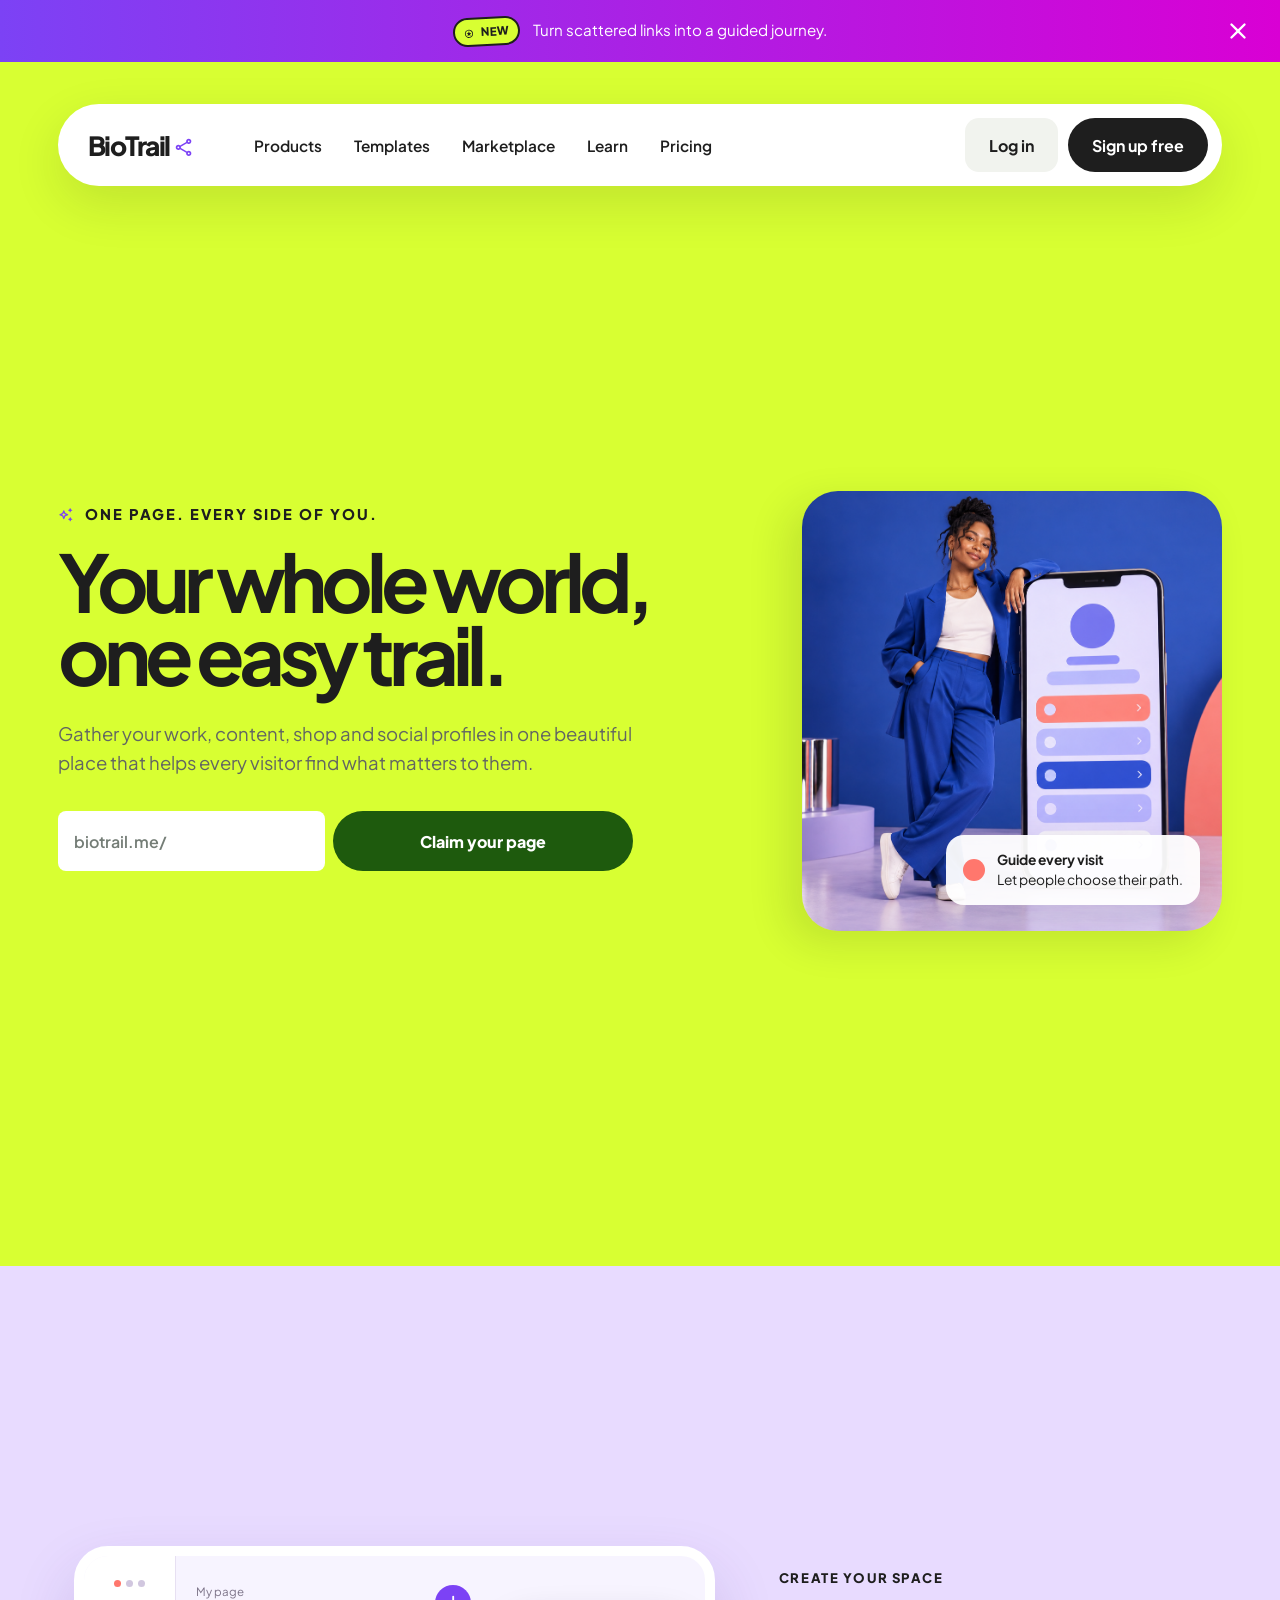
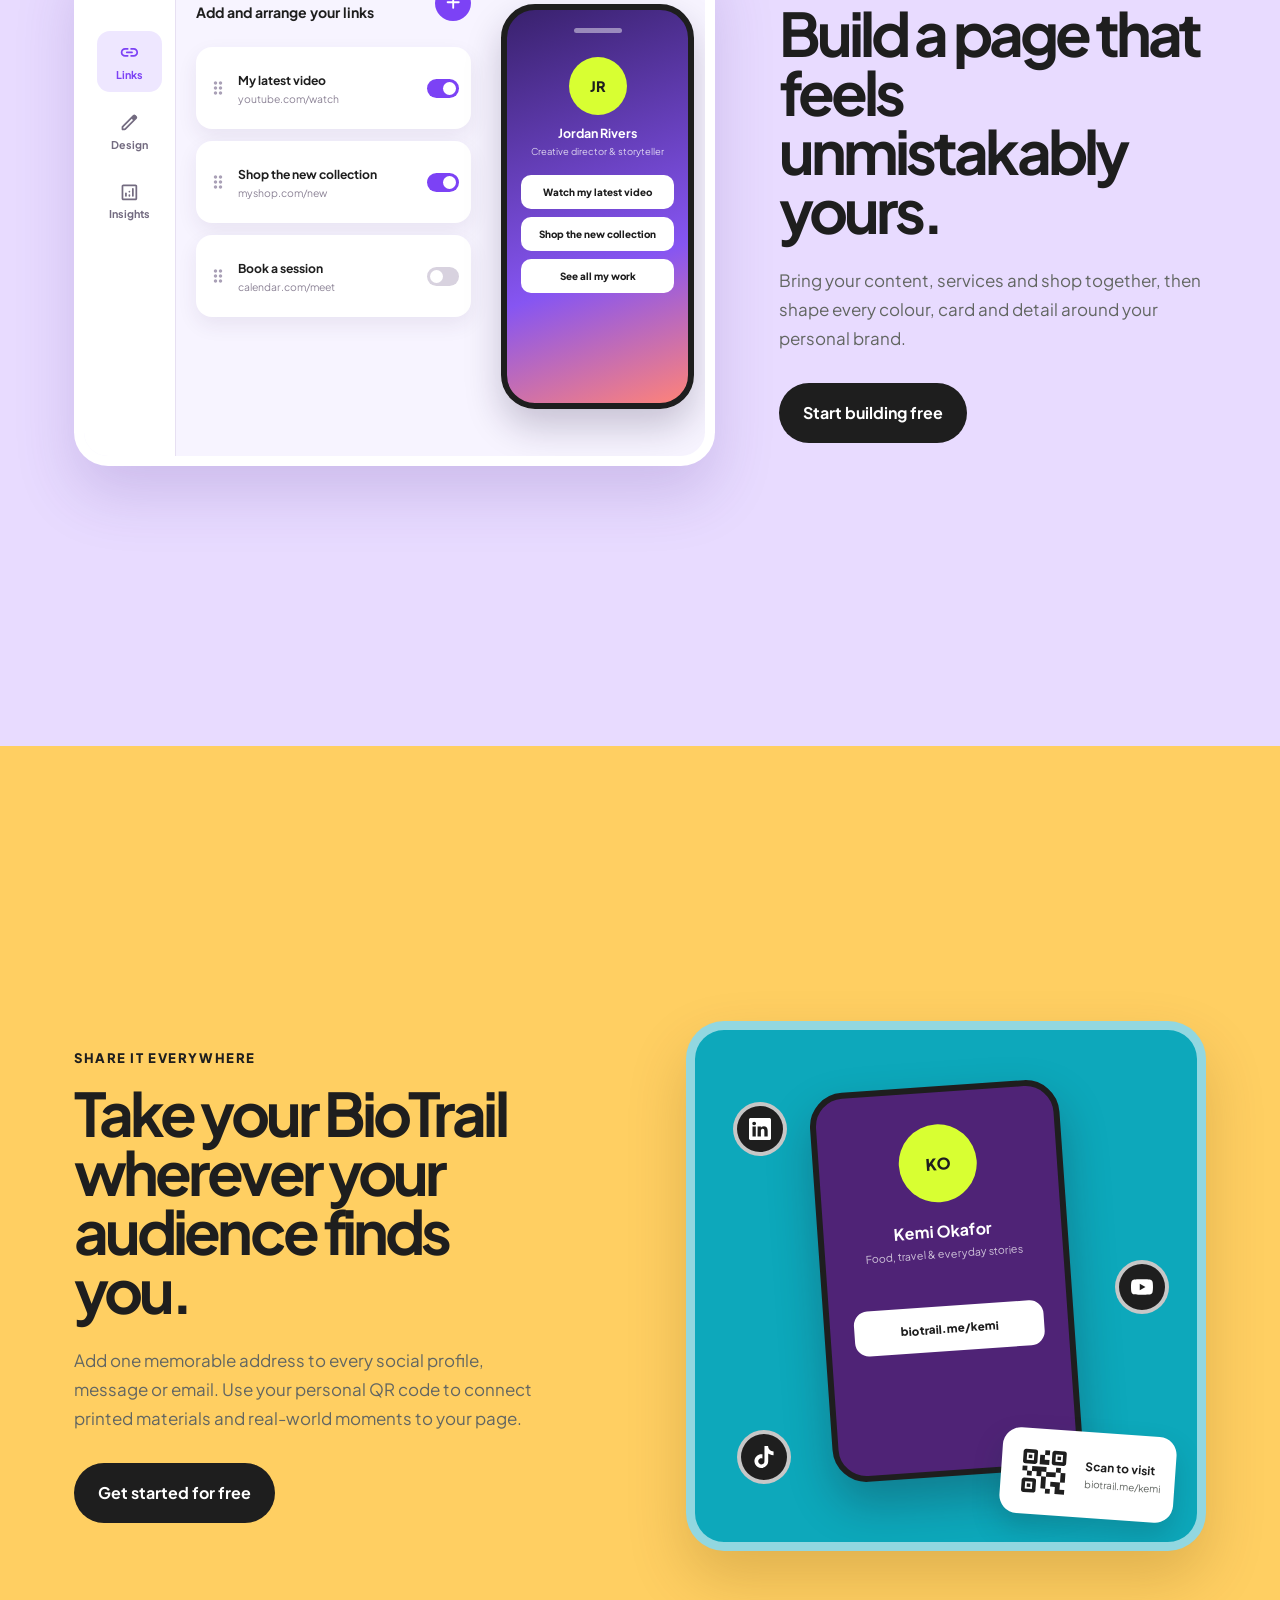
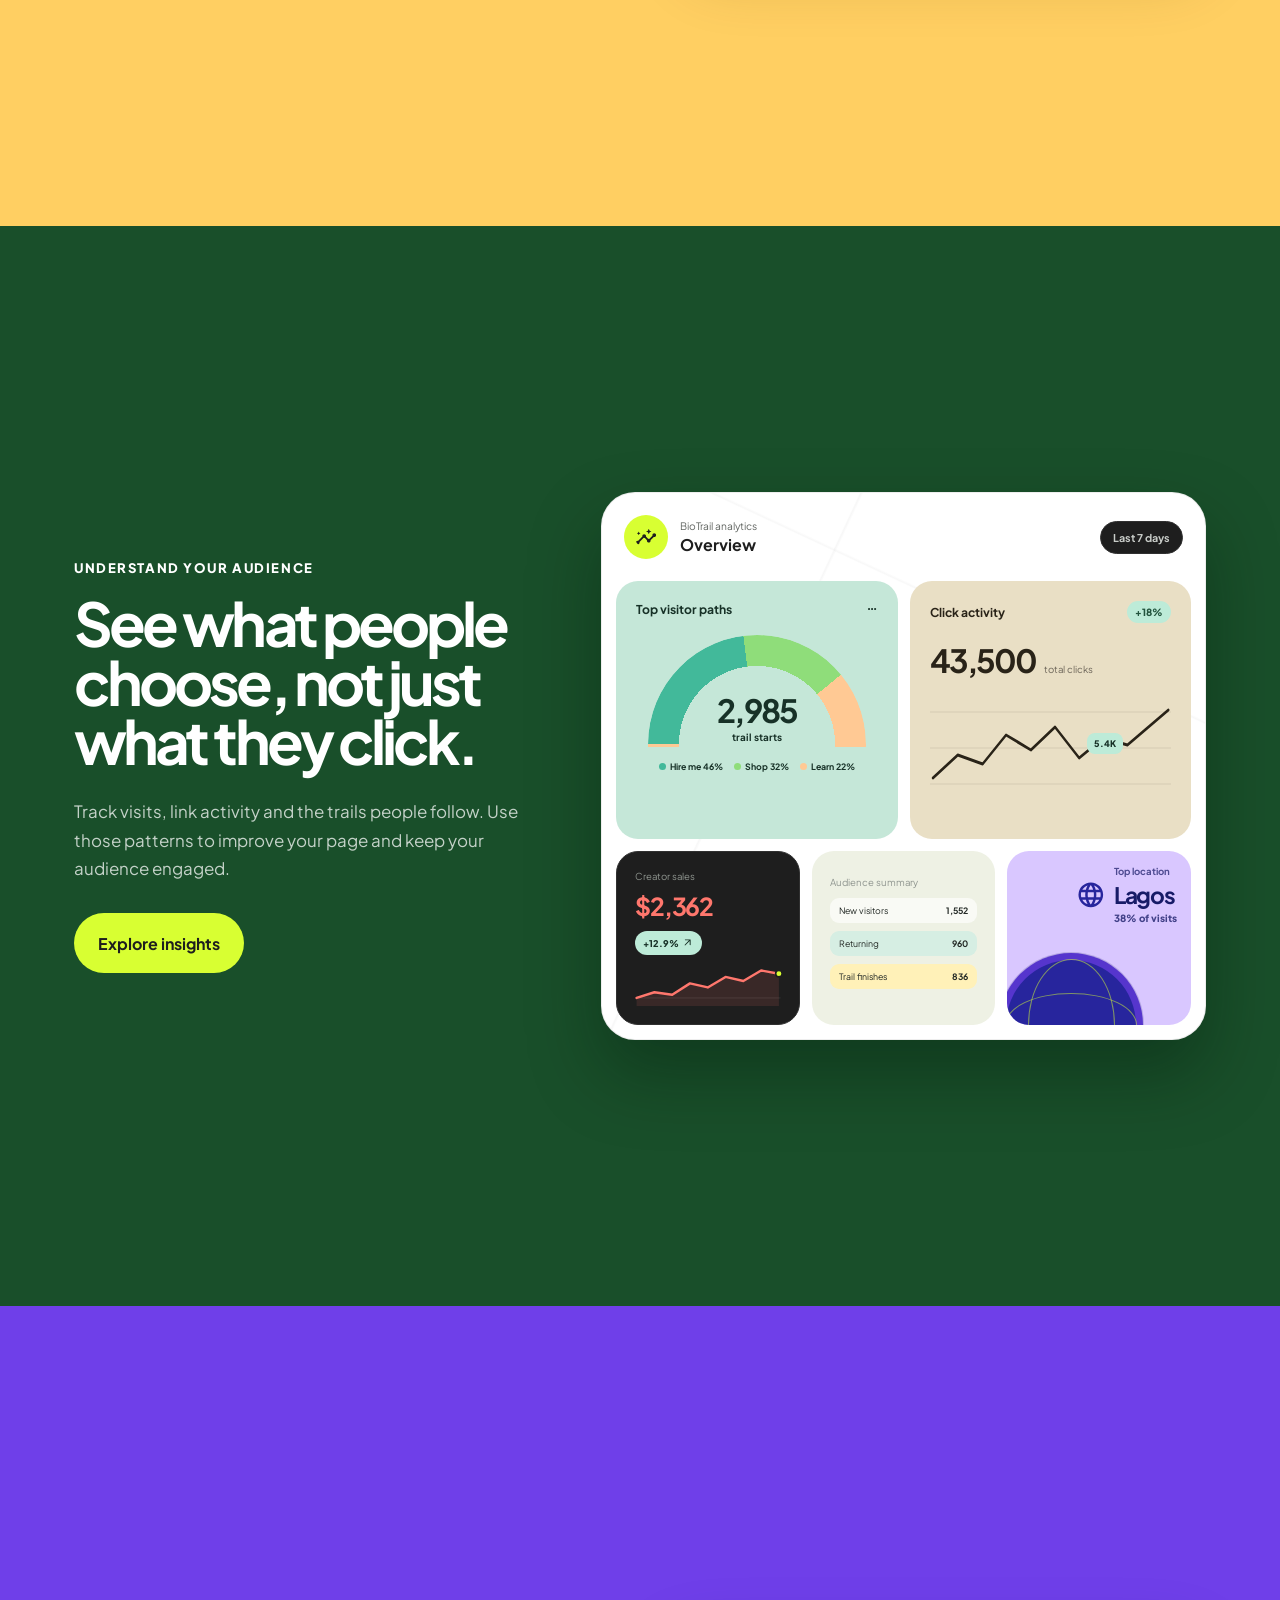
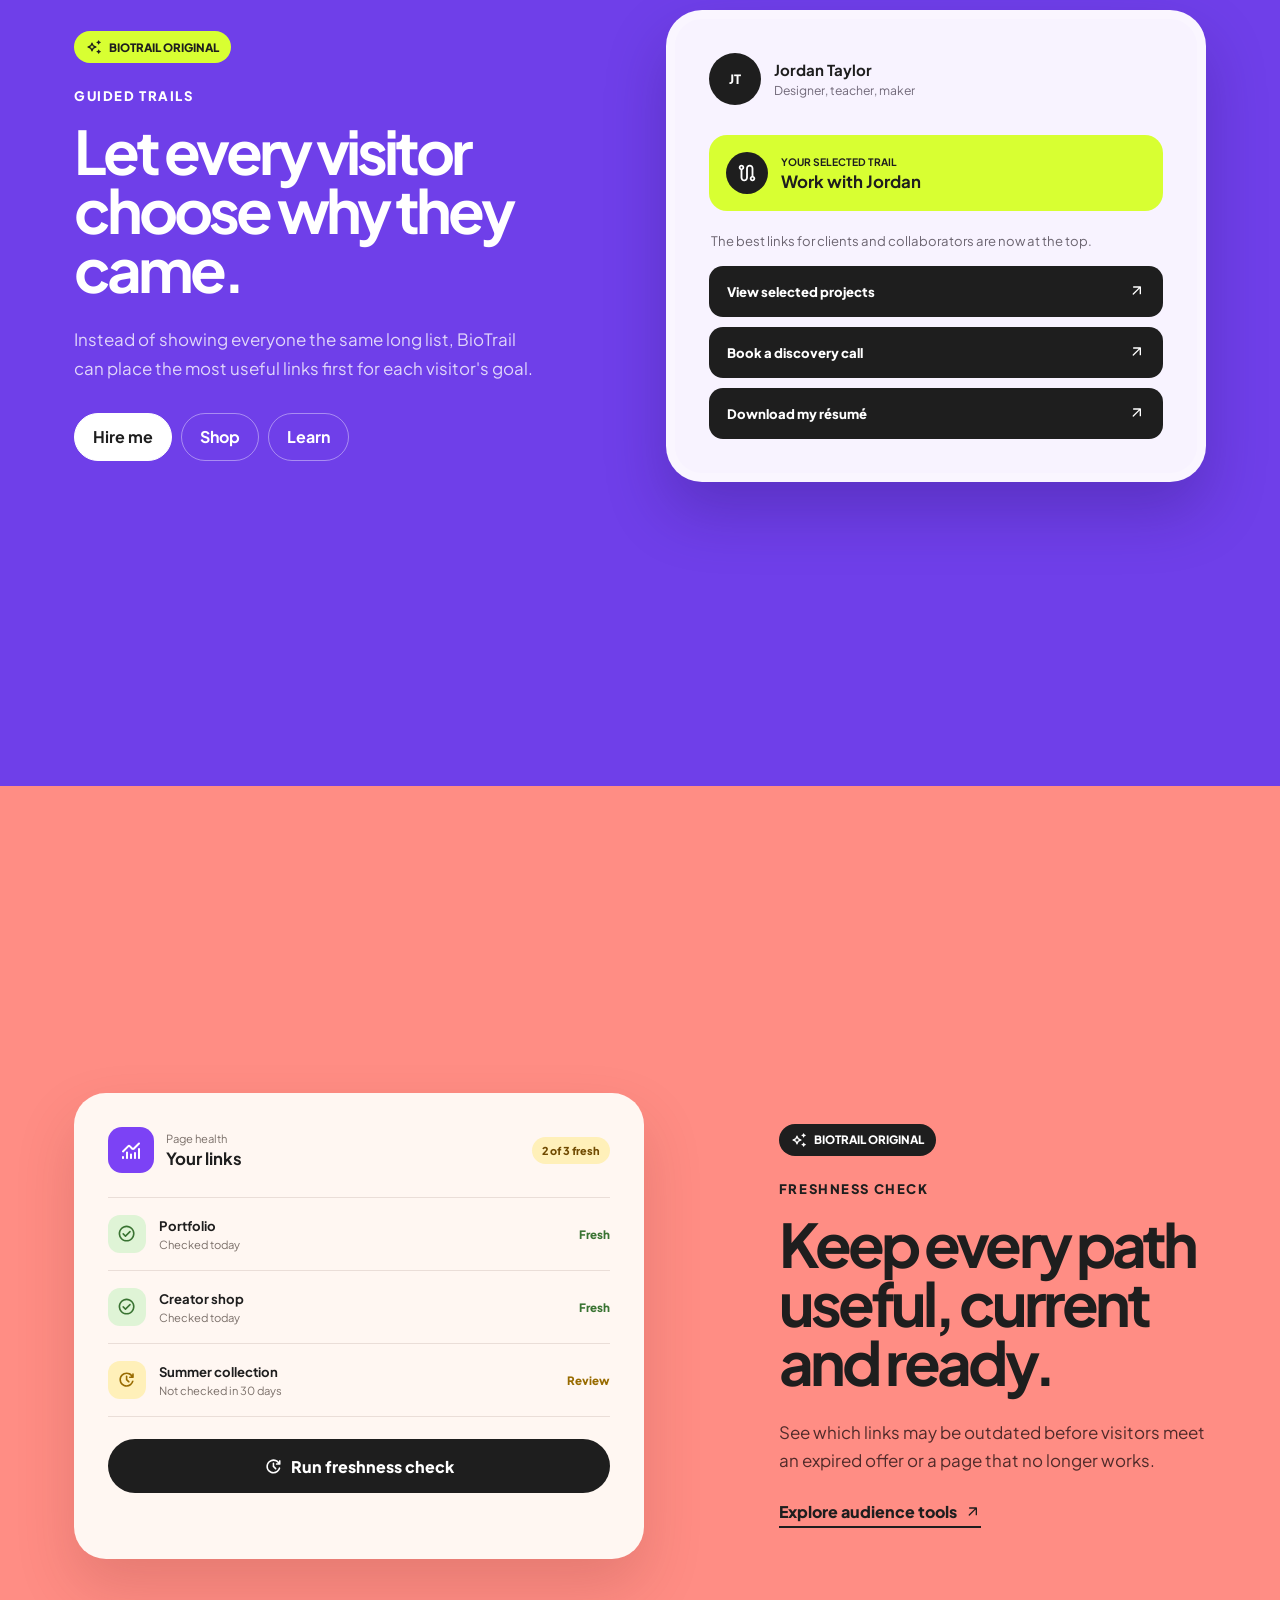
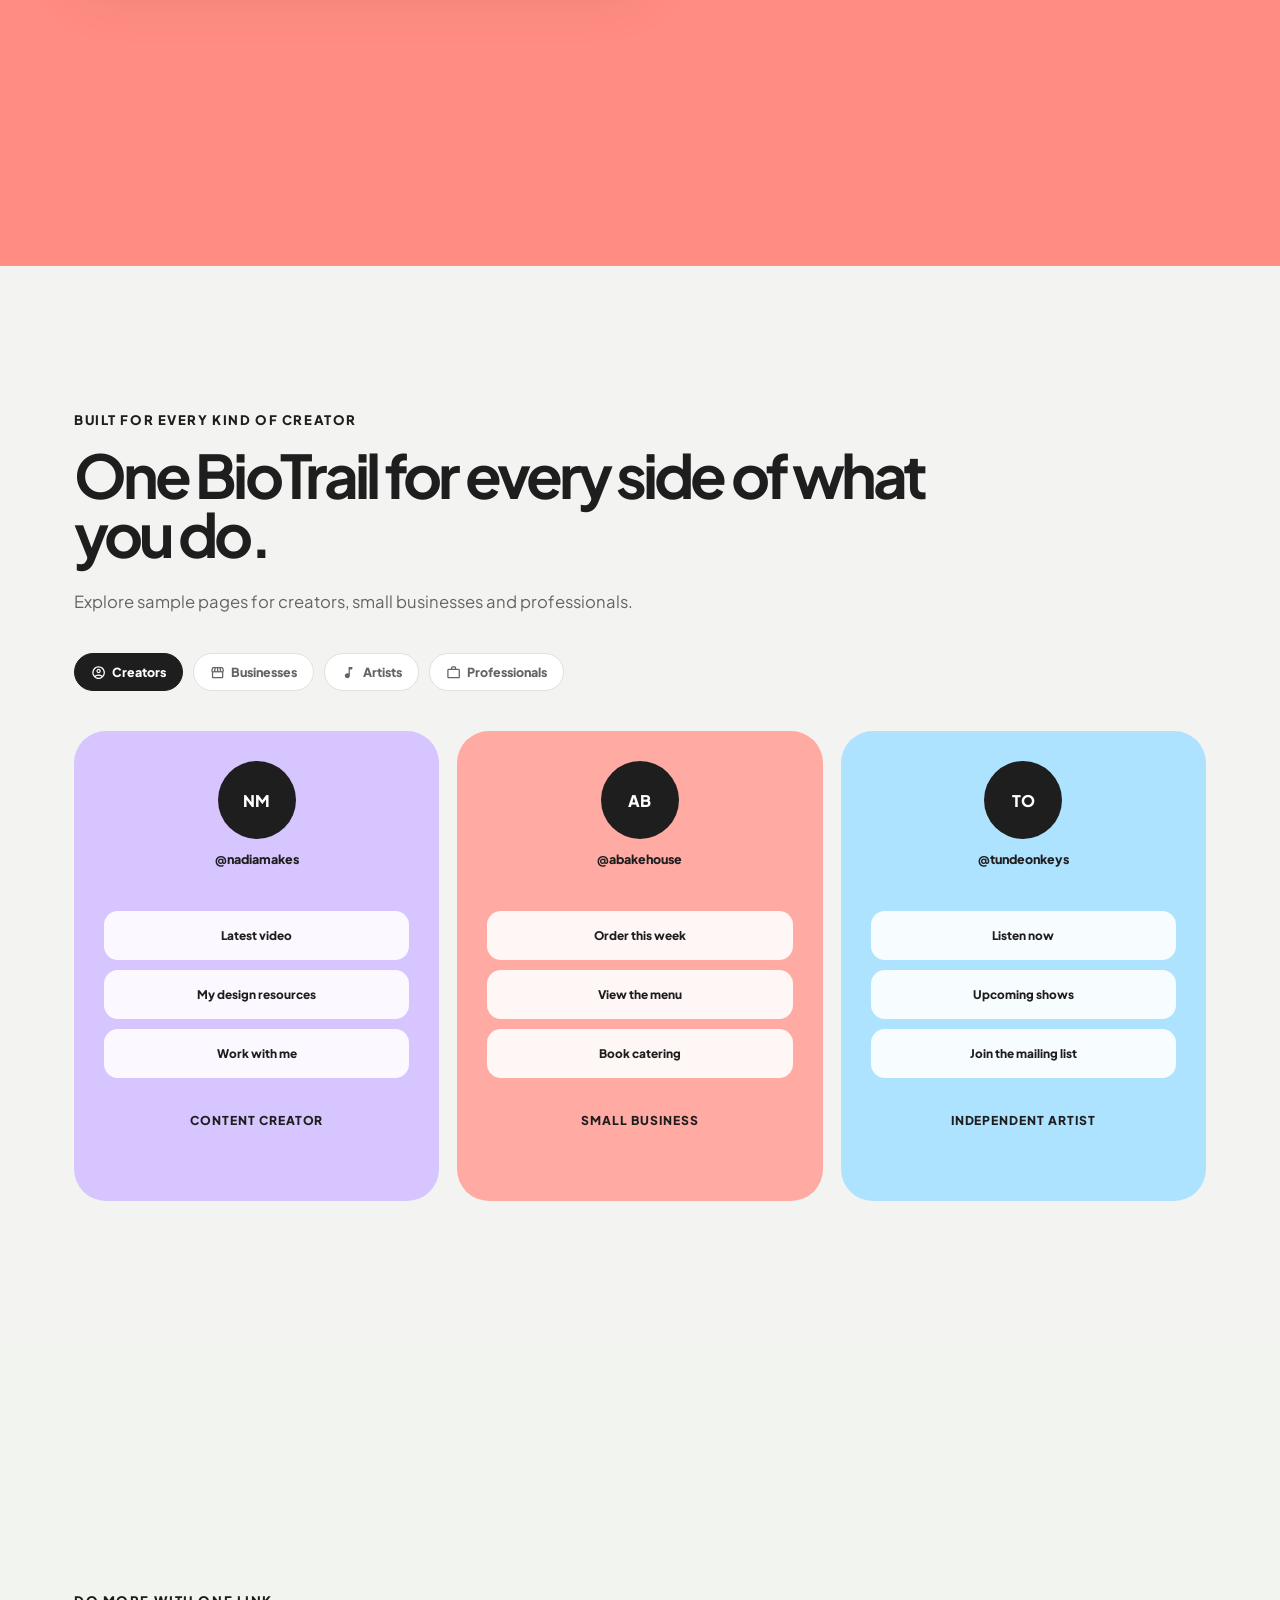
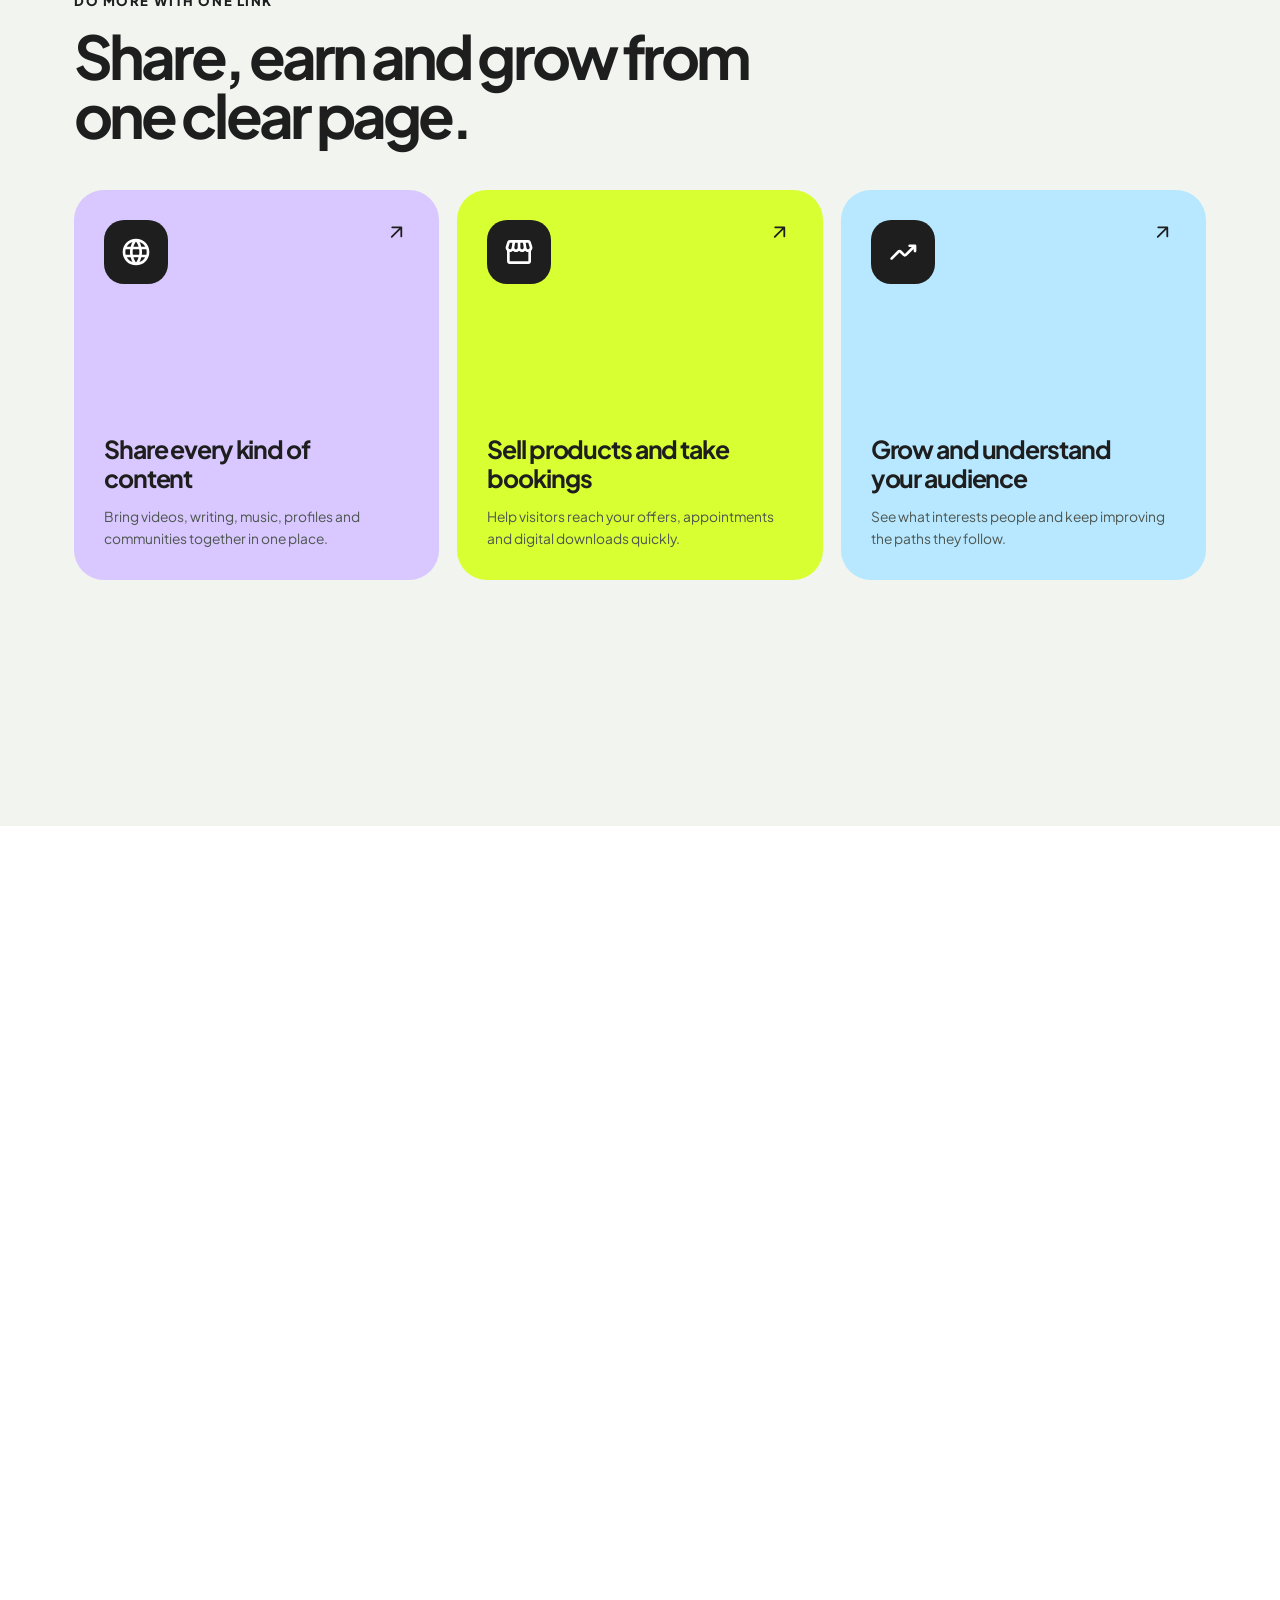
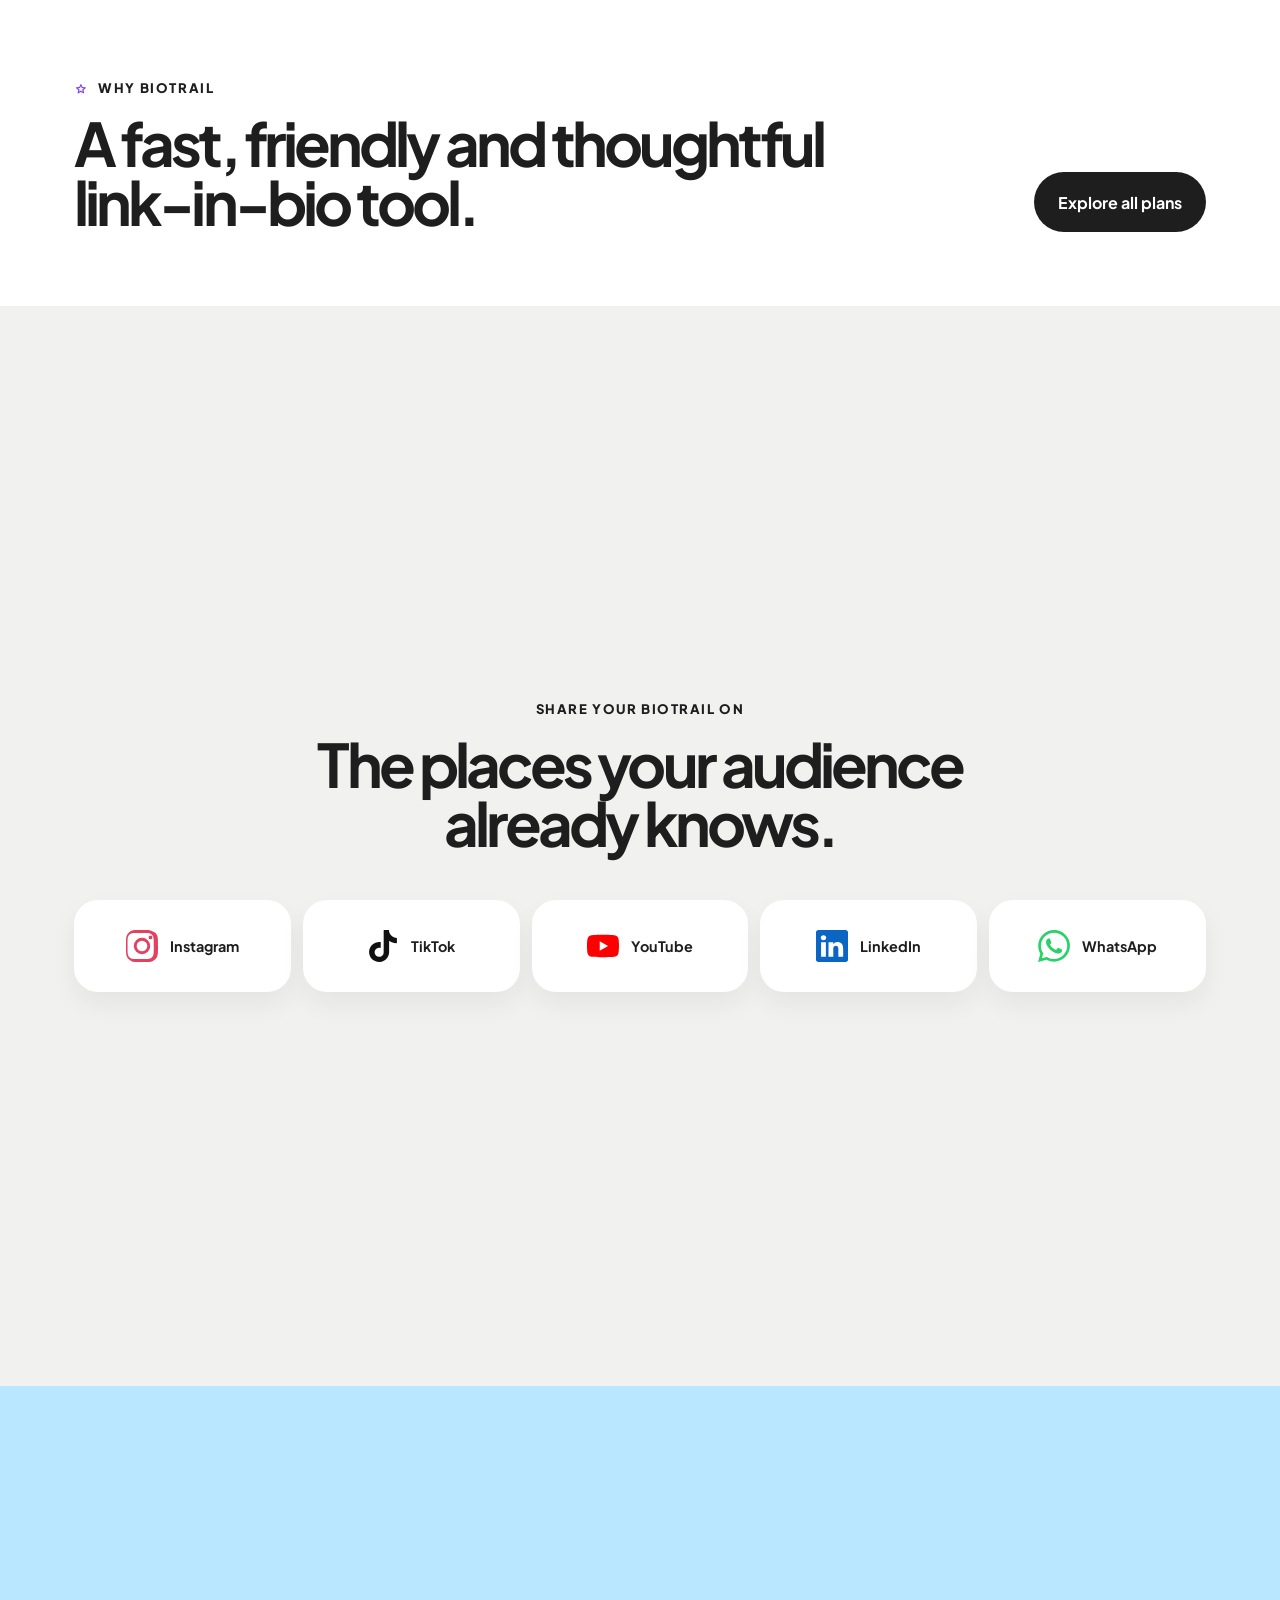
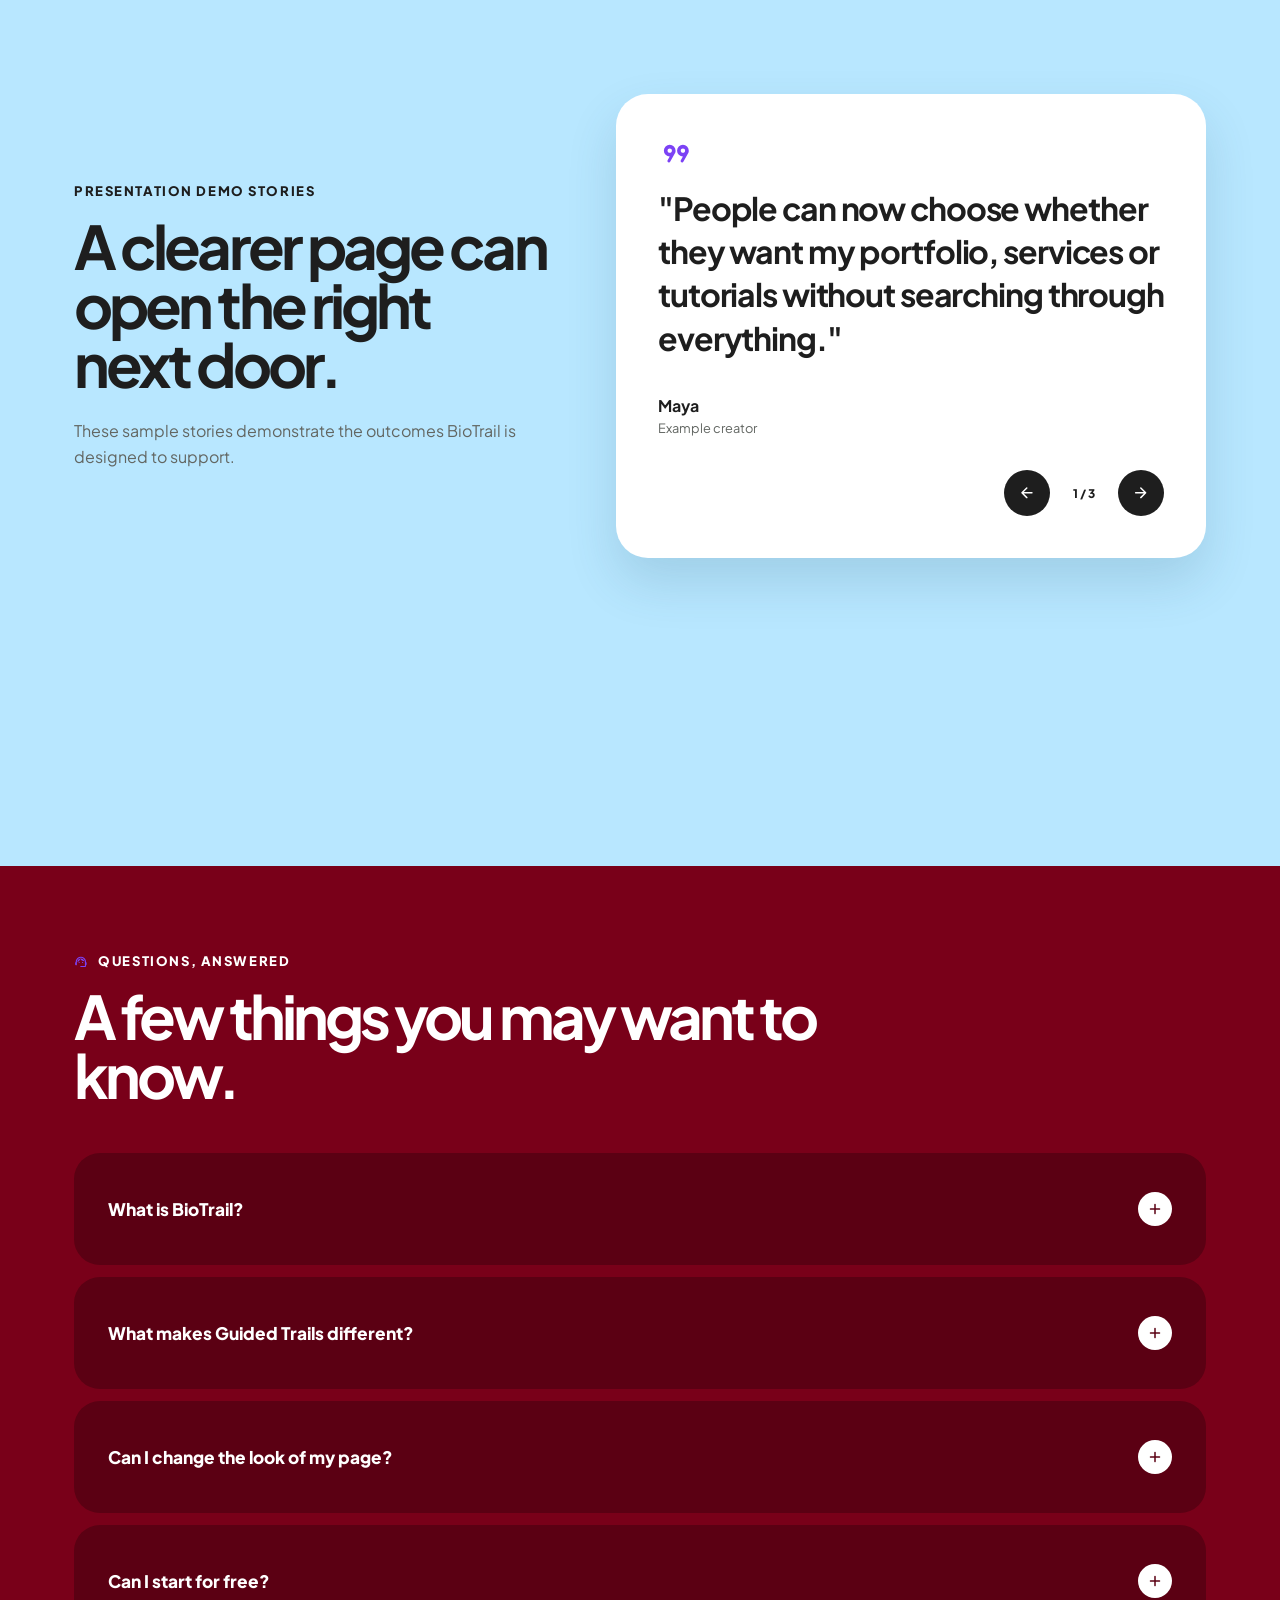
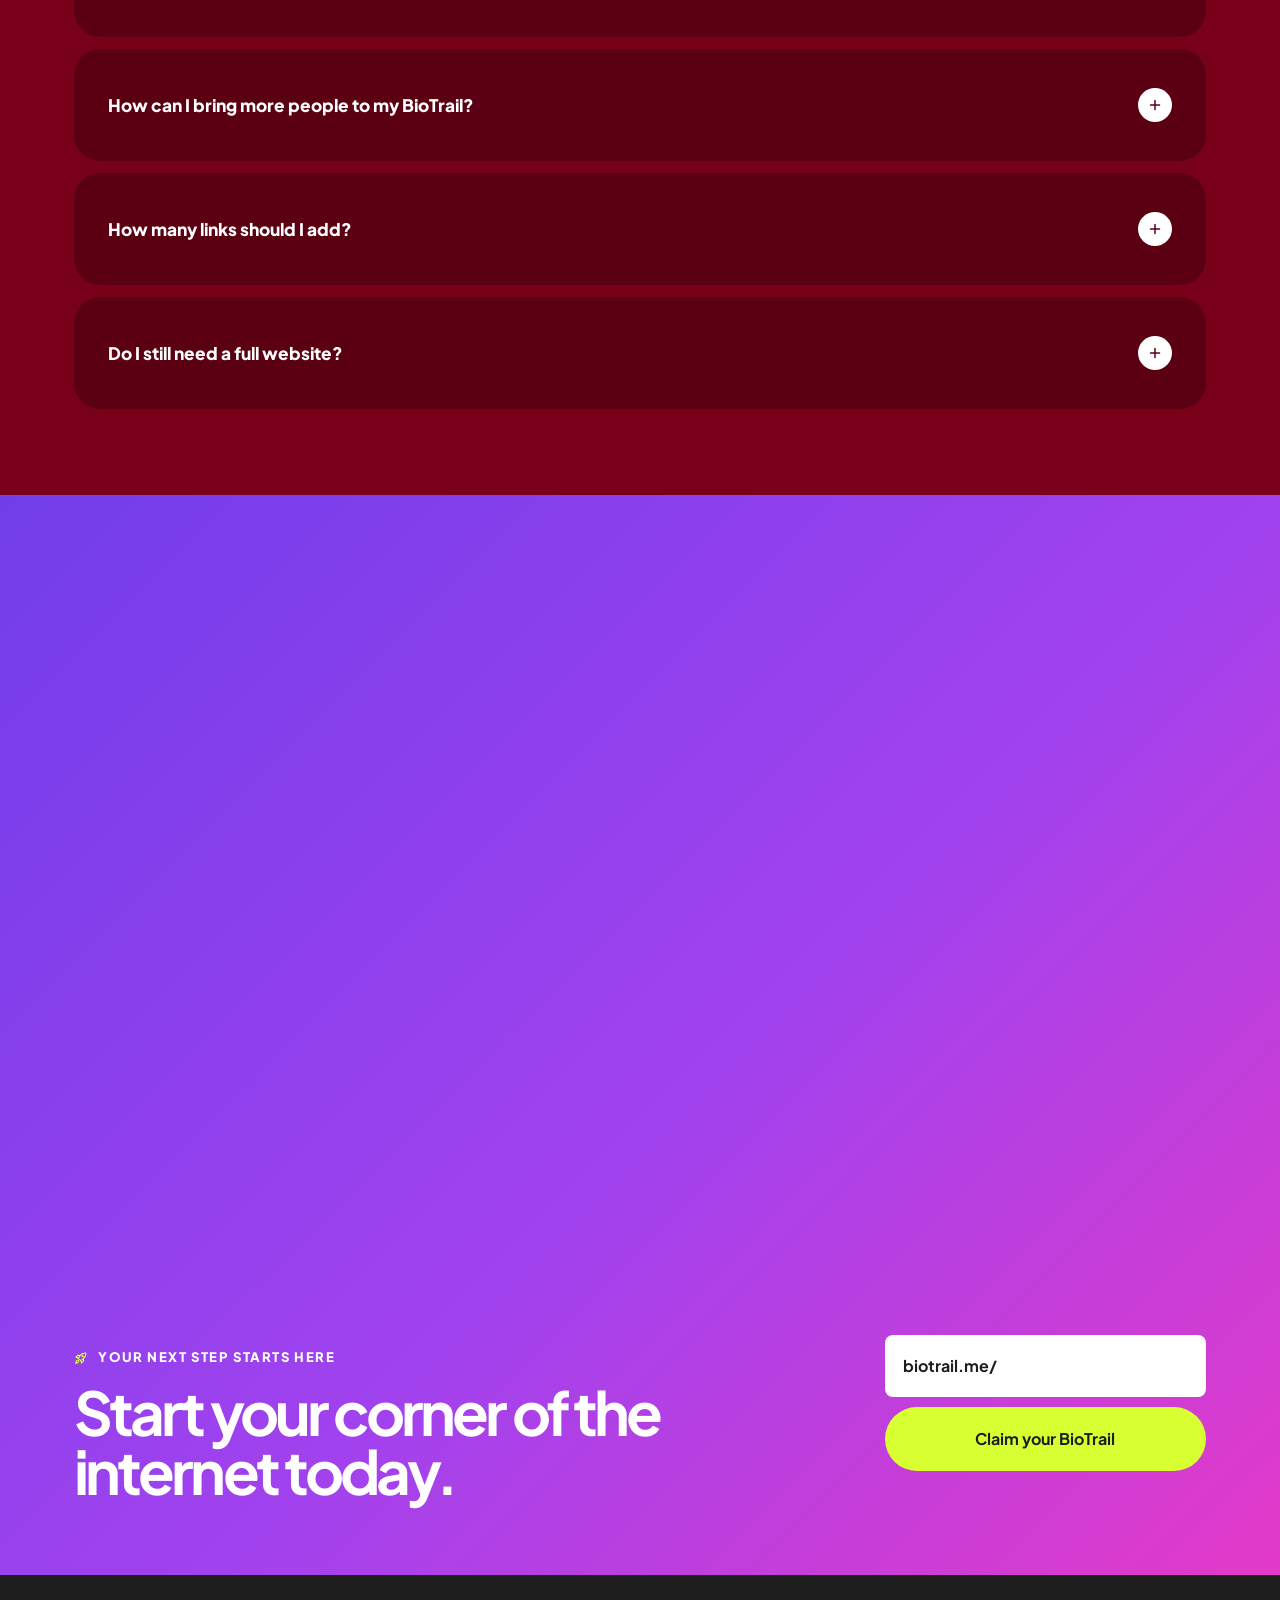
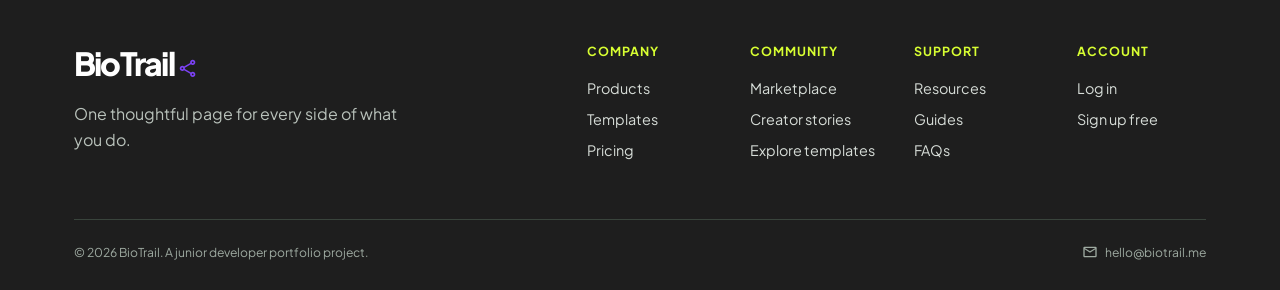
==== commit 82b1f721: "Add dashboard builder, profile page, marketplace and paystack checkout; round navbar login button" ====
--- a/index.html
+++ b/index.html
@@ -9,7 +9,7 @@
     <link rel="preconnect" href="https://fonts.googleapis.com">
     <link rel="preconnect" href="https://fonts.gstatic.com" crossorigin>
     <link href="https://fonts.googleapis.com/css2?family=Plus+Jakarta+Sans:wght@400;500;600;700;800&amp;display=swap" rel="stylesheet">
-    <link rel="stylesheet" href="assets/css/style.css?v=50">
+    <link rel="stylesheet" href="assets/css/style.css?v=54">
 </head>
 <body>
     <!-- Announcement bar -->
--- a/assets/css/style.css
+++ b/assets/css/style.css
@@ -368,6 +368,14 @@
     background: #e7ebe4;
 }
 
+.nav-actions .button-light {
+    border-radius: 14px;
+}
+
+.nav-actions .button-dark {
+    border-radius: 999px;
+}
+
 .button-dark {
     color: var(--paper);
     background: var(--ink);
@@ -379,17 +387,25 @@
 
 .menu-toggle {
     display: none;
+    align-items: center;
+    justify-content: center;
     width: 48px;
     height: 48px;
-    padding: 12px;
+    padding: 0;
+    flex-shrink: 0;
     background: var(--ink);
     border: 0;
     border-radius: 50%;
+    cursor: pointer;
 }
 
 .menu-toggle .material-icon {
+    display: block;
+    width: 24px;
+    height: 24px;
     color: var(--paper);
     font-size: 1.5rem;
+    vertical-align: middle;
 }
 
 /* Hero section */
@@ -1606,7 +1622,7 @@
     left: 50%;
     width: 218px;
     height: 218px;
-    background: conic-gradient(from 270deg, #42b99a 0 26%, #8fdd7a 26% 49%, #d8ff71 49% 68%, #ffc994 68% 82%, rgba(23, 49, 39, 0.1) 82% 100%);
+    background: conic-gradient(from 270deg, #42b99a 0 23%, #8fdd7a 23% 39%, #ffc994 39% 50%);
     border-radius: 50%;
     transform: translateX(-50%);
     -webkit-mask: radial-gradient(farthest-side, transparent calc(100% - 31px), #000 0);
@@ -2769,8 +2785,8 @@
         border-radius: 36px;
     }
 
-    .menu-toggle {
-        display: block;
+.menu-toggle {
+        display: inline-flex;
         cursor: pointer;
     }
 
@@ -4442,34 +4458,34 @@
 }
 
 .product-points li {
-    position: relative;
-    padding-left: 30px;
+    display: flex;
+    align-items: flex-start;
+    gap: 12px;
     font-size: 0.96rem;
     font-weight: 700;
     line-height: 1.5;
 }
 
-.product-points li::before {
-    position: absolute;
-    top: 1px;
-    left: 0;
+.product-points .material-icon {
     display: grid;
     place-items: center;
-    width: 20px;
-    height: 20px;
+    flex-shrink: 0;
+    width: 24px;
+    height: 24px;
+    padding: 5px;
+    margin-top: 1px;
     color: var(--paper);
     background: var(--purple);
     border-radius: 50%;
-    font-size: 0.7rem;
-    content: "âœ“";
-}
-
-.business-section .product-points li::before {
-    color: var(--ink);
+    font-size: 0.85rem;
+}
+
+.business-section .product-points .material-icon {
+    color: var(--paper);
     background: #1e5a0d;
 }
 
-.audience-section .product-points li::before {
+.audience-section .product-points .material-icon {
     color: var(--ink);
     background: var(--lime);
 }
@@ -6977,4 +6993,306 @@
     .dash-main {
         padding-bottom: max(80px, env(safe-area-inset-bottom));
     }
+}
+
+/* F4 - QR trail card */
+.dash-card-open {
+    width: 100%;
+    border: 0;
+    background: transparent;
+    font-family: inherit;
+    text-align: left;
+    color: var(--ink);
+    cursor: pointer;
+}
+
+.dash-card-open:hover,
+.dash-card-open:focus-visible {
+    background: #f1f3ee;
+    outline: none;
+}
+
+.dash-sidebar-footer .dash-card-open {
+    margin-top: 0;
+}
+
+.dash-modal-card.is-card {
+    width: min(600px, 100%);
+}
+
+.trail-card-wrap {
+    margin: 16px 0 4px;
+    border-radius: 18px;
+    overflow: hidden;
+    box-shadow: var(--shadow);
+}
+
+.trail-card-wrap canvas {
+    display: block;
+    width: 100%;
+    height: auto;
+}
+
+/* F7/F11/F13/F15 - schedules, groups, embeds, countdowns */
+.dash-modal-grid {
+    display: grid;
+    grid-template-columns: 1fr 1fr;
+    gap: 12px;
+}
+
+.dash-badge {
+    display: inline-block;
+    margin-left: 8px;
+    padding: 2px 8px;
+    border-radius: 999px;
+    background: rgba(255, 119, 109, 0.16);
+    color: #b42318;
+    font-size: 0.66rem;
+    font-weight: 700;
+    line-height: 1.4;
+    text-transform: uppercase;
+    letter-spacing: 0.04em;
+    vertical-align: 1px;
+}
+
+.dash-badge.is-countdown {
+    background: rgba(124, 66, 245, 0.12);
+    color: #6a2fd6;
+}
+
+.dash-badge.is-embed {
+    background: rgba(30, 30, 30, 0.08);
+    color: var(--ink-soft);
+}
+
+.dash-group-label {
+    display: inline-block;
+    margin-top: 4px;
+    padding: 2px 9px;
+    border-radius: 999px;
+    background: rgba(30, 30, 30, 0.07);
+    color: var(--ink-soft);
+    font-size: 0.7rem;
+    font-weight: 700;
+}
+
+.live-groups {
+    display: flex;
+    flex-wrap: wrap;
+    gap: 8px;
+    justify-content: center;
+}
+
+.live-group {
+    padding: 7px 16px;
+    border: 2px solid var(--link-line);
+    border-radius: 999px;
+    background: transparent;
+    color: var(--link-text-soft);
+    font-family: inherit;
+    font-size: 0.85rem;
+    font-weight: 700;
+    cursor: pointer;
+    transition: transform 160ms ease, box-shadow 160ms ease, background 160ms ease, color 160ms ease;
+}
+
+.live-group:hover,
+.live-group:focus-visible {
+    color: var(--link-text);
+    outline: none;
+}
+
+.live-group.is-active {
+    background: var(--accent);
+    border-color: var(--accent-border);
+    color: var(--accent-text);
+}
+
+.live-embed {
+    width: 100%;
+    aspect-ratio: 16 / 9;
+    border-radius: 18px;
+    overflow: hidden;
+    border: 1px solid var(--link-line);
+    background: var(--link-icon-bg);
+}
+
+.live-embed iframe {
+    display: block;
+    width: 100%;
+    height: 100%;
+    border: 0;
+}
+
+.live-link-countdown {
+    font-variant-numeric: tabular-nums;
+    letter-spacing: 0.03em;
+}
+
+@media (max-width: 480px) {
+    .dash-modal-grid {
+        grid-template-columns: 1fr;
+    }
+}
+
+/* F12 - social link auto-detection feedback */
+.form-hint.is-detect.is-on {
+    color: var(--purple);
+    font-weight: 600;
+}
+
+.dash-icon-hint {
+    font-weight: 500;
+    color: var(--ink-soft);
+}
+
+/* F16 - theme copy tools */
+.dash-theme-tools {
+    display: flex;
+    flex-wrap: wrap;
+    gap: 10px;
+}
+
+.dash-theme-tools .button {
+    border: 1px solid rgba(24, 33, 27, 0.12);
+    background: #f1f3ee;
+    color: var(--ink);
+}
+
+/* F8 - animated background effects (bgfx) */
+.live-page {
+    position: relative;
+    overflow-x: hidden;
+}
+
+.live-page::before {
+    content: "";
+    position: fixed;
+    inset: 0;
+    z-index: 0;
+    pointer-events: none;
+    opacity: 0;
+}
+
+.live-shell {
+    position: relative;
+    z-index: 1;
+}
+
+.live-bgfx-plain::before {
+    display: none;
+}
+
+/* Effect colours are picked per background so they always contrast with
+   the page instead of being hard-coded per effect. */
+.live-bg-paper {
+    --fx-a: var(--ink);
+    --fx-b: var(--purple);
+}
+
+.live-bg-ink {
+    --fx-a: var(--lime);
+    --fx-b: var(--paper);
+}
+
+.live-bg-lime {
+    --fx-a: var(--ink);
+    --fx-b: var(--purple);
+}
+
+.live-bgfx-gradient::before {
+    background: linear-gradient(115deg, transparent 0%, transparent 30%, var(--fx-a) 55%, transparent 80%);
+    background-size: 220% 220%;
+    background-position: 0% 50%;
+    animation: bgfx-drift 16s ease-in-out infinite alternate;
+    opacity: 0.16;
+}
+
+.live-bgfx-waves::before {
+    background:
+        radial-gradient(ellipse 130% 65% at 15% 120%, var(--fx-a) 0%, transparent 60%),
+        radial-gradient(ellipse 110% 58% at 55% 132%, var(--fx-b) 0%, transparent 58%),
+        radial-gradient(ellipse 120% 62% at 90% 124%, var(--fx-a) 0%, transparent 60%);
+    background-size: 220% 100%, 190% 100%, 210% 100%;
+    background-position: -10% 0, 0% 0, -4% 0;
+    animation: bgfx-waves 11s ease-in-out infinite alternate;
+    opacity: 0.15;
+}
+
+.live-bgfx-dots::before {
+    background-image: radial-gradient(var(--fx-a) 2px, transparent 2.5px);
+    background-size: 34px 34px;
+    background-position: 0 0;
+    animation: bgfx-dots 28s linear infinite;
+    opacity: 0.13;
+}
+
+.live-bgfx-aurora::before {
+    background:
+        radial-gradient(46% 52% at 18% 12%, var(--fx-a) 0%, transparent 62%),
+        radial-gradient(38% 46% at 82% 28%, var(--fx-b) 0%, transparent 60%),
+        radial-gradient(46% 52% at 62% 92%, var(--fx-a) 0%, transparent 62%);
+    background-size: 160% 160%;
+    background-position: 0% 0%;
+    animation: bgfx-aurora 24s ease-in-out infinite alternate;
+    opacity: 0.2;
+}
+
+@keyframes bgfx-drift {
+    from {
+        background-position: 0% 50%;
+    }
+    to {
+        background-position: 100% 50%;
+    }
+}
+
+@keyframes bgfx-waves {
+    from {
+        background-position: -10% 0, 0% 0, -4% 0;
+    }
+    to {
+        background-position: 110% 0, 96% 0, 118% 0;
+    }
+}
+
+@keyframes bgfx-dots {
+    from {
+        background-position: 0 0;
+    }
+    to {
+        background-position: 34px 34px;
+    }
+}
+
+@keyframes bgfx-aurora {
+    to {
+        background-position: 100% 100%;
+        transform: scale(1.12);
+    }
+}
+
+/* F9 - visitor greeting banner */
+.live-greeting {
+    display: inline-flex;
+    align-items: center;
+    gap: 8px;
+    margin: 0 0 18px;
+    padding: 8px 14px;
+    border-radius: 999px;
+    border: 2px solid var(--accent-border);
+    background: var(--accent);
+    color: var(--accent-text);
+    font-size: 0.88rem;
+    font-weight: 700;
+}
+
+.live-greeting[hidden] {
+    display: none;
+}
+
+.live-greeting .material-icon {
+    width: 1.05em;
+    height: 1.05em;
+    color: var(--on-accent-arrow);
 }
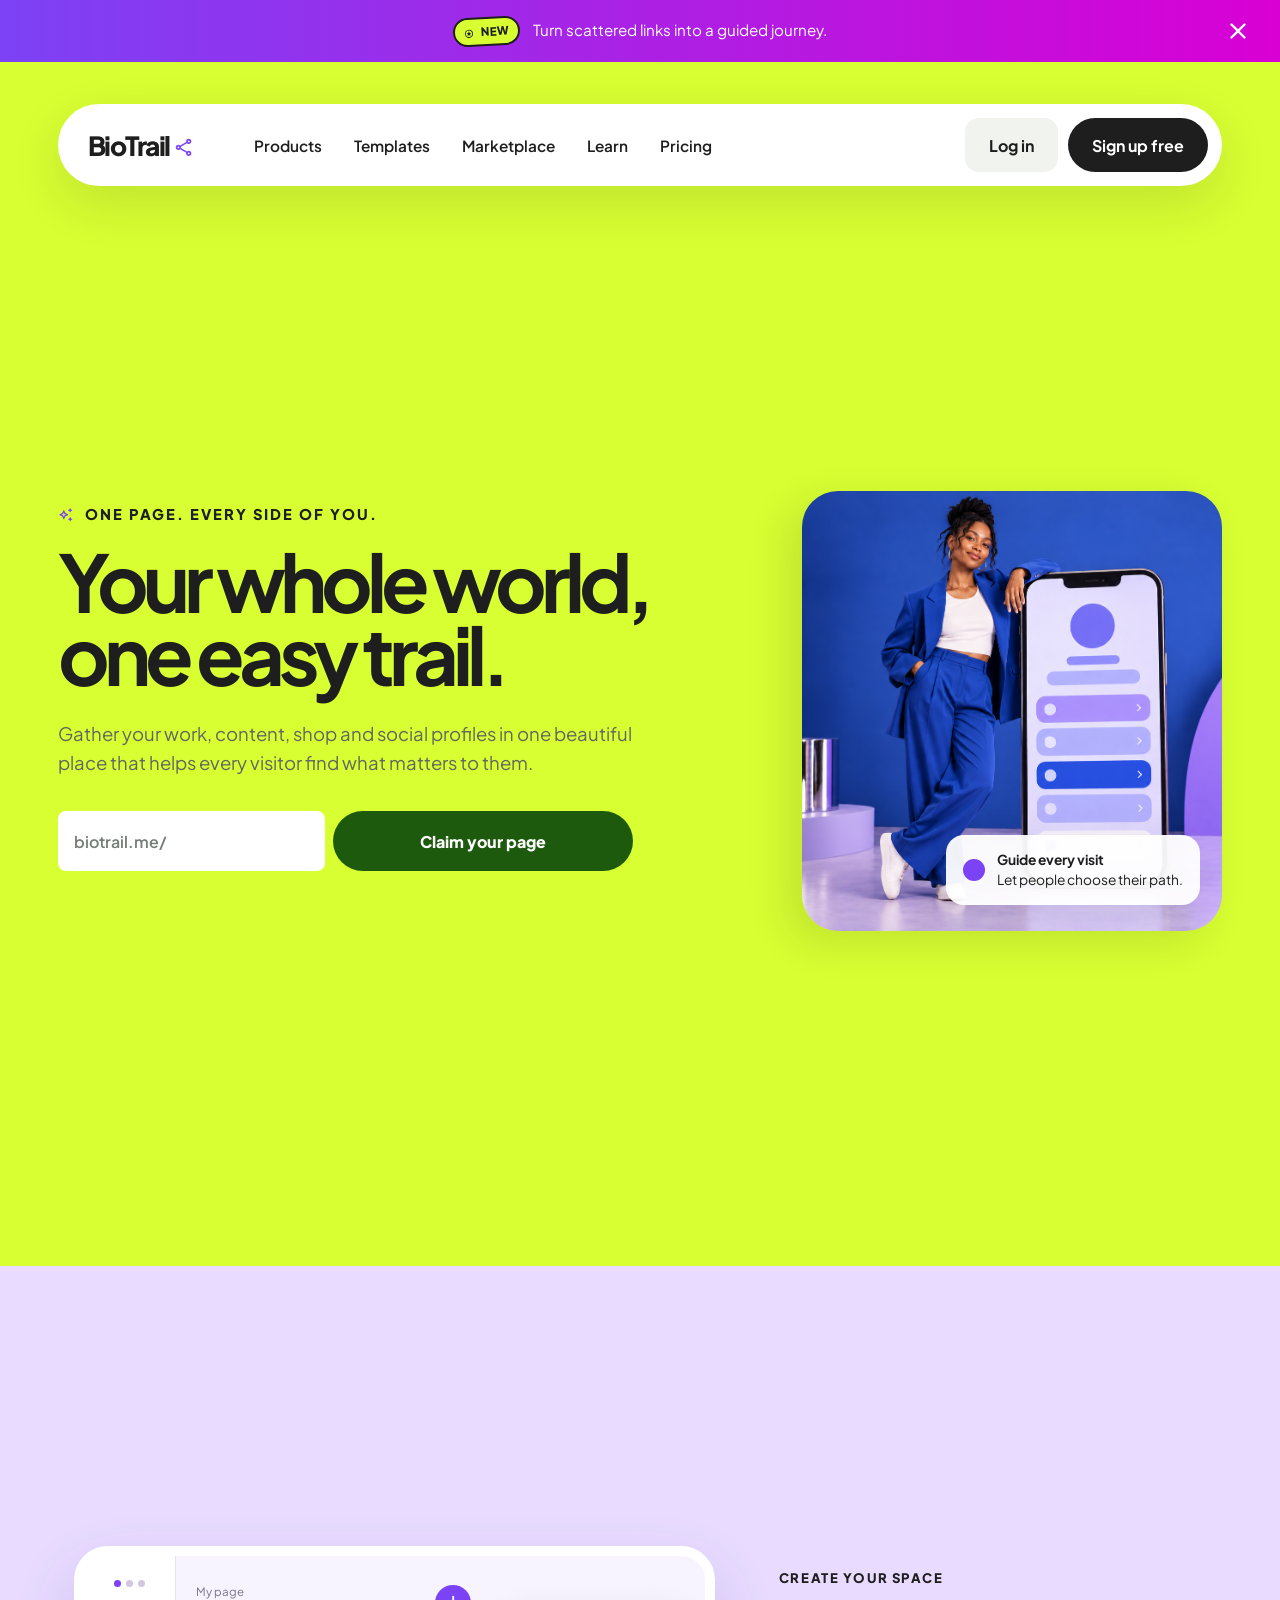
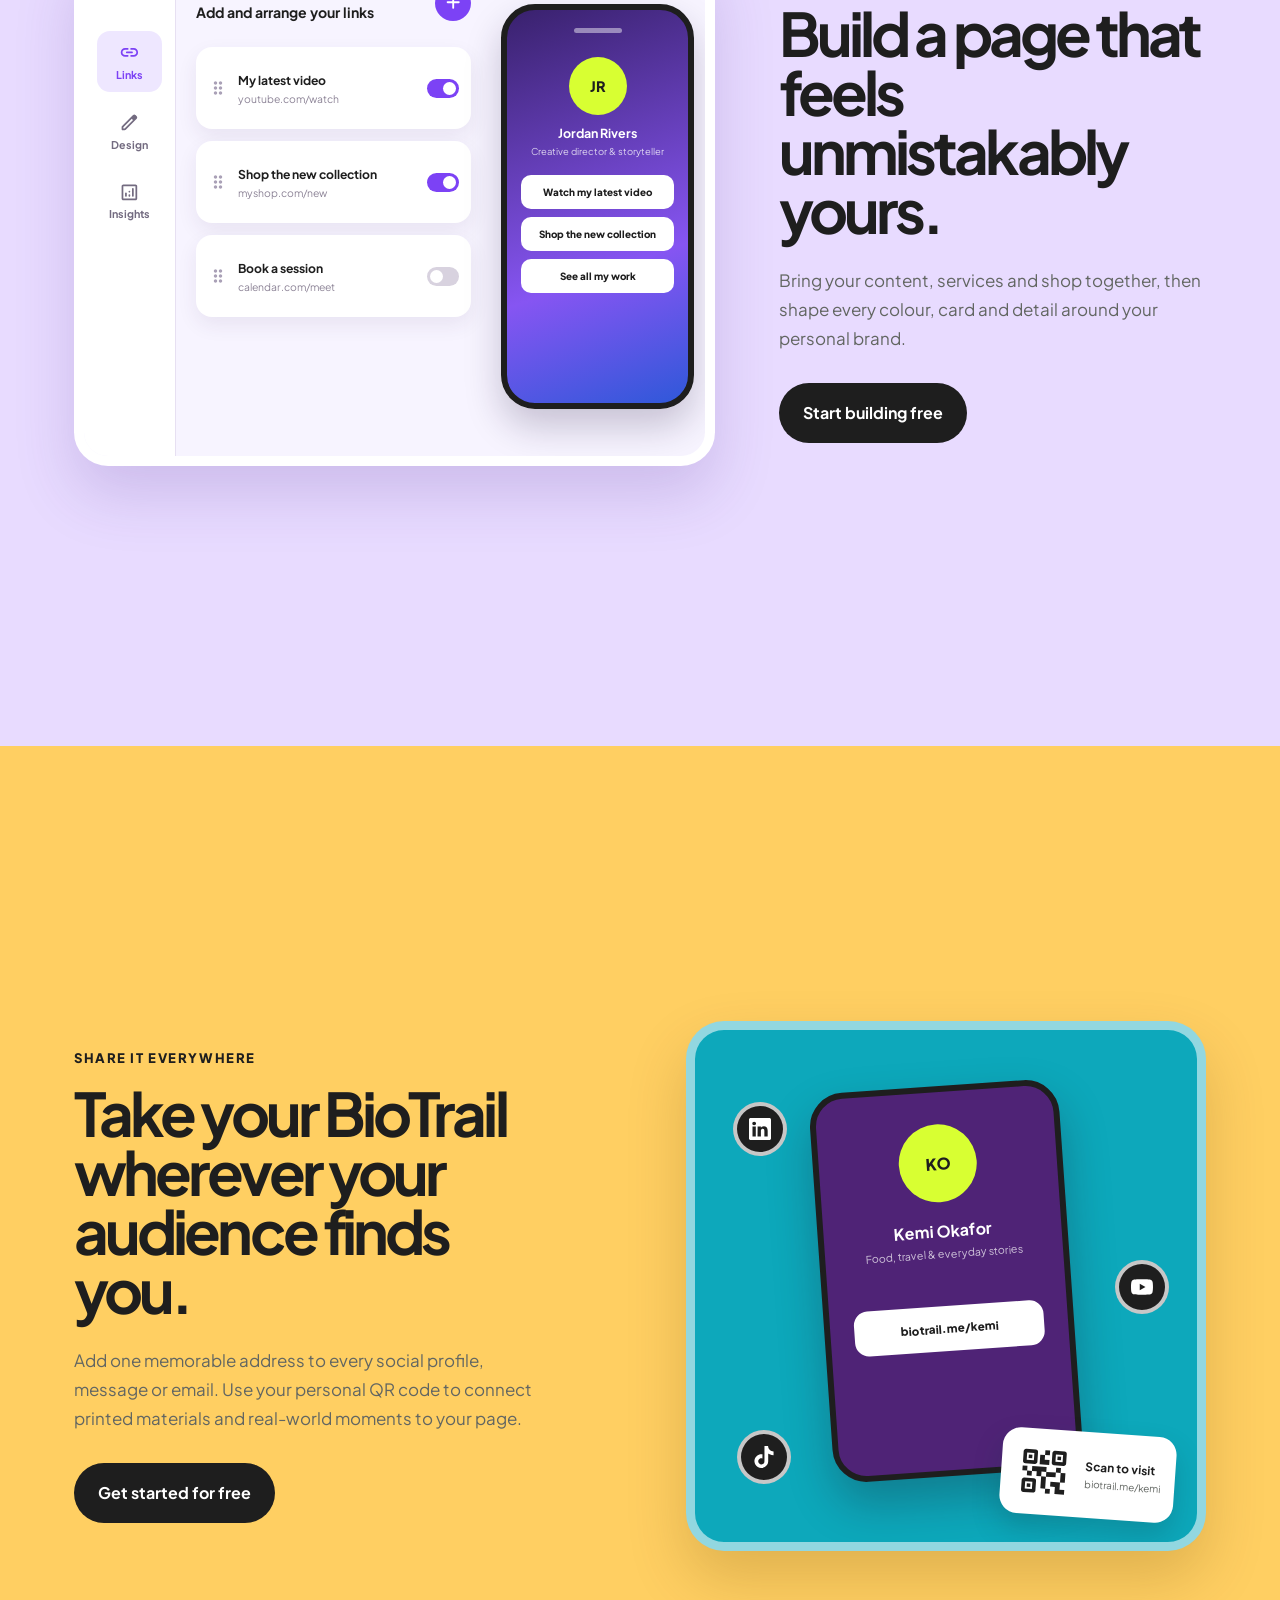
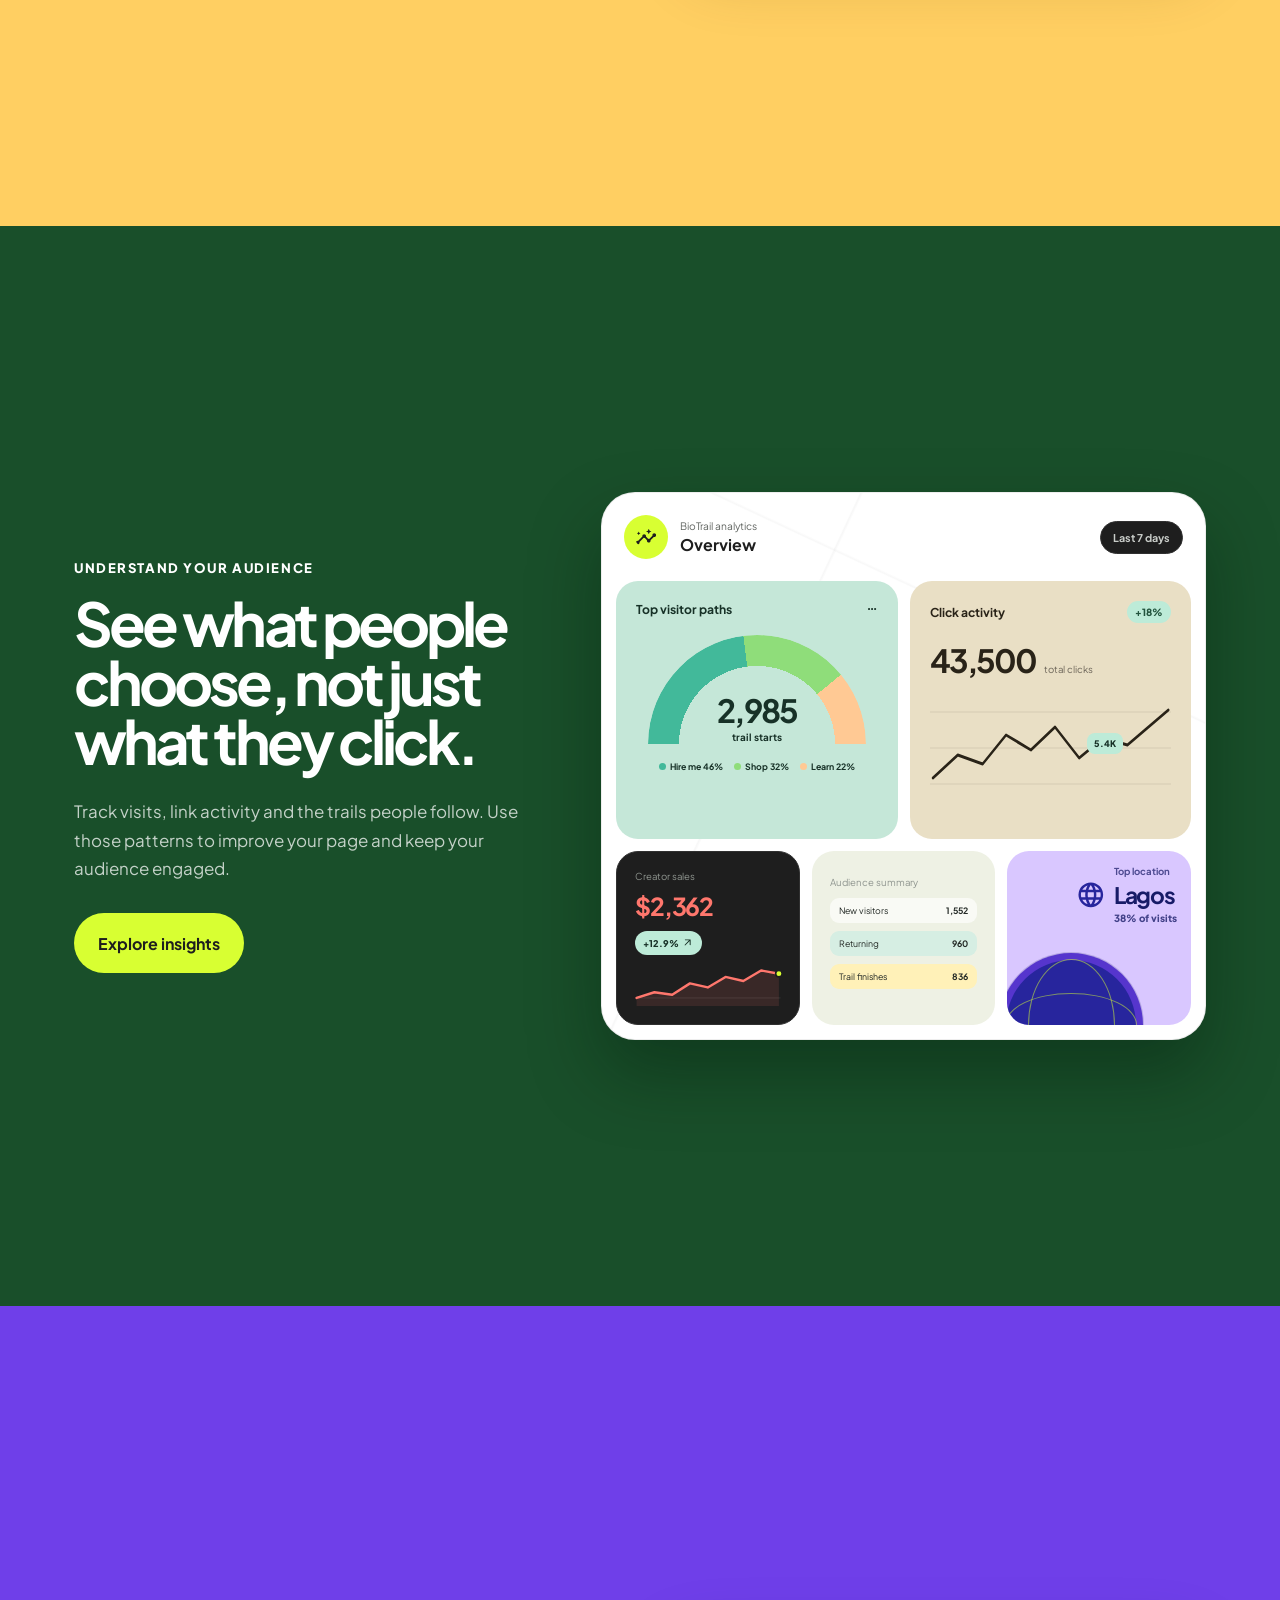
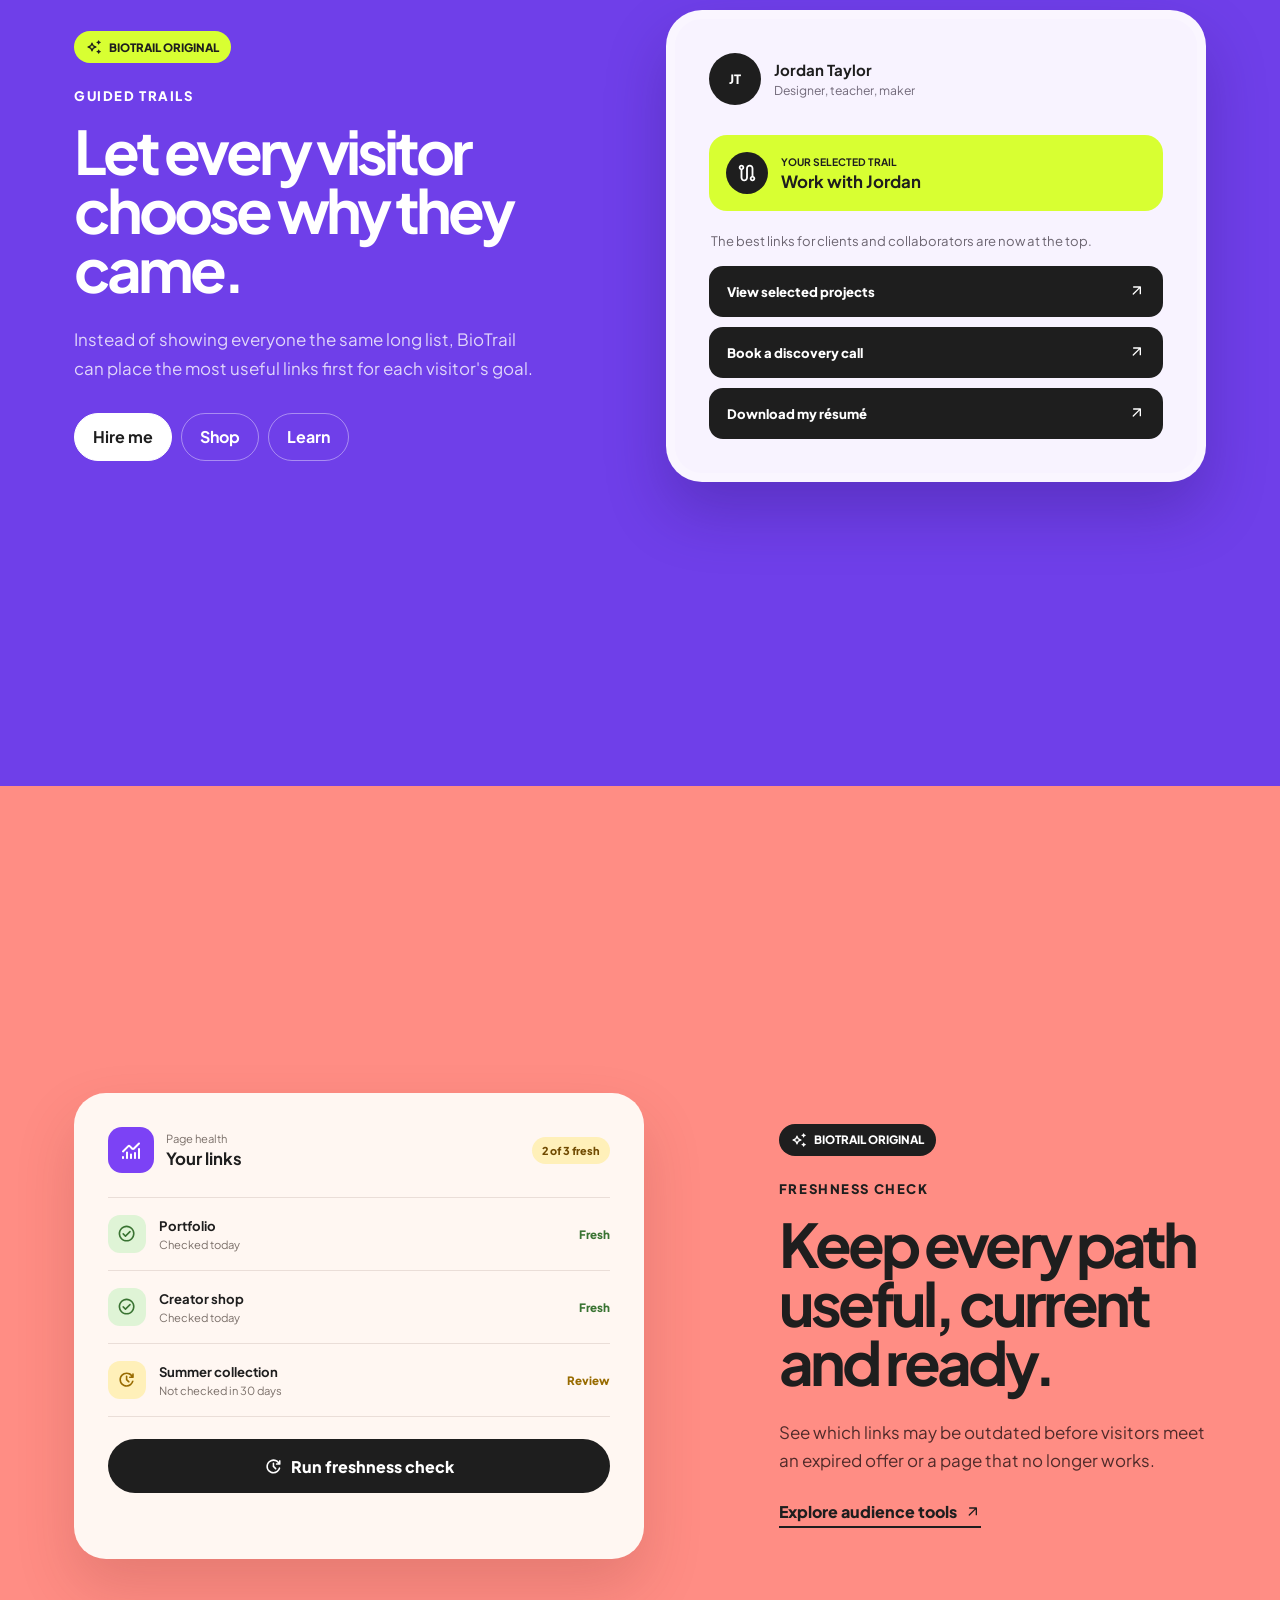
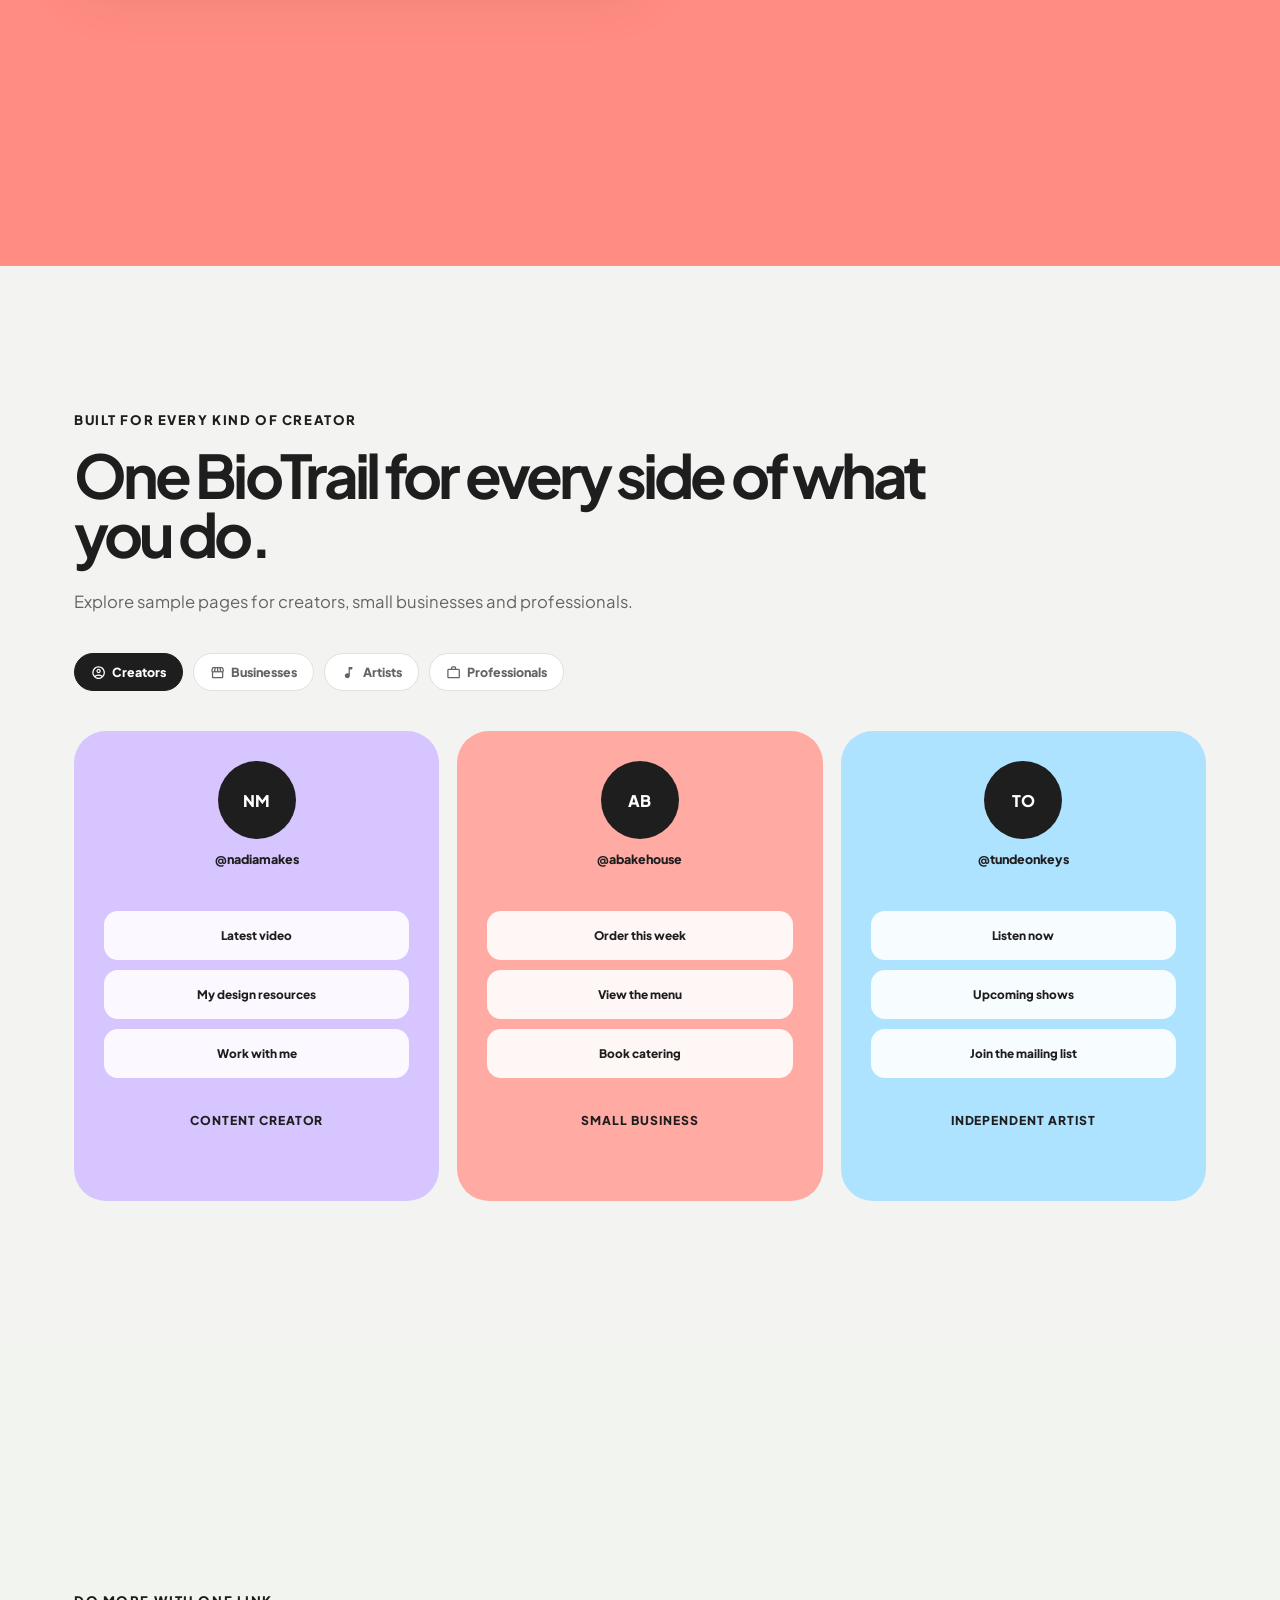
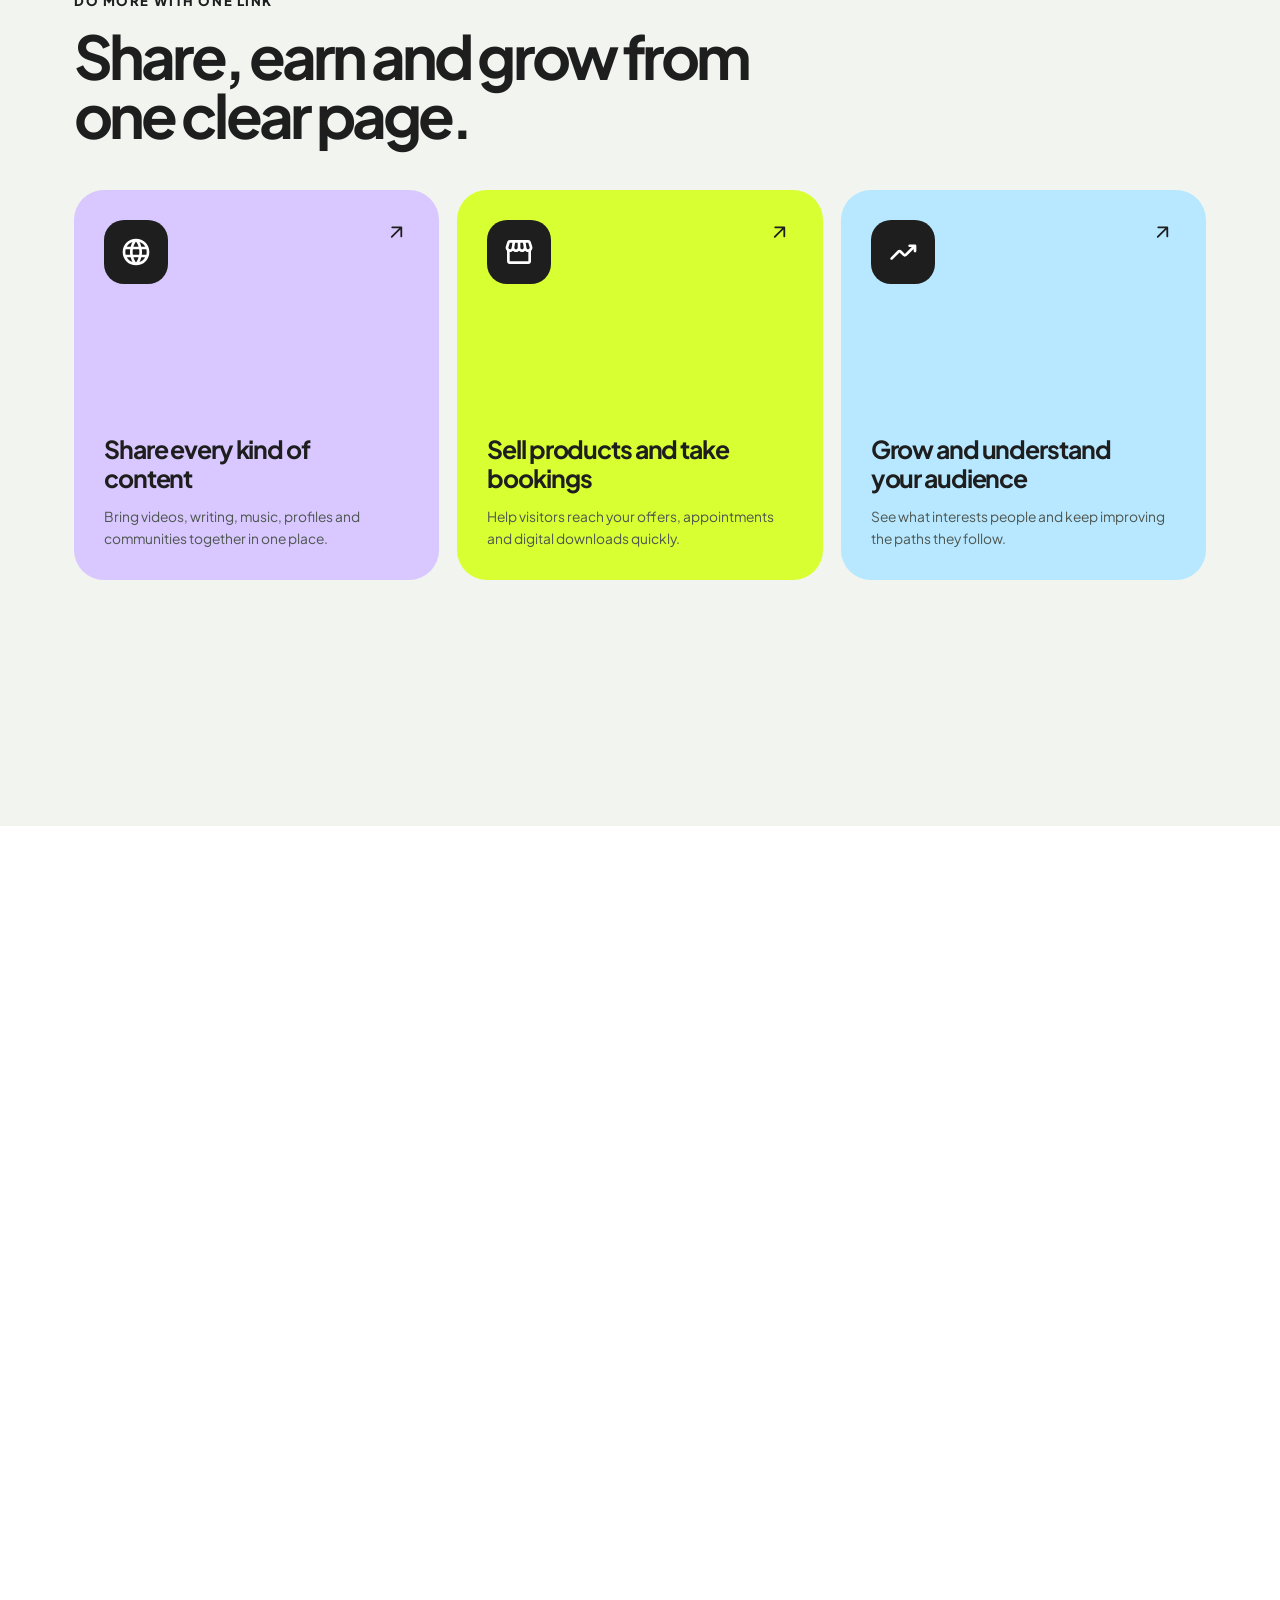
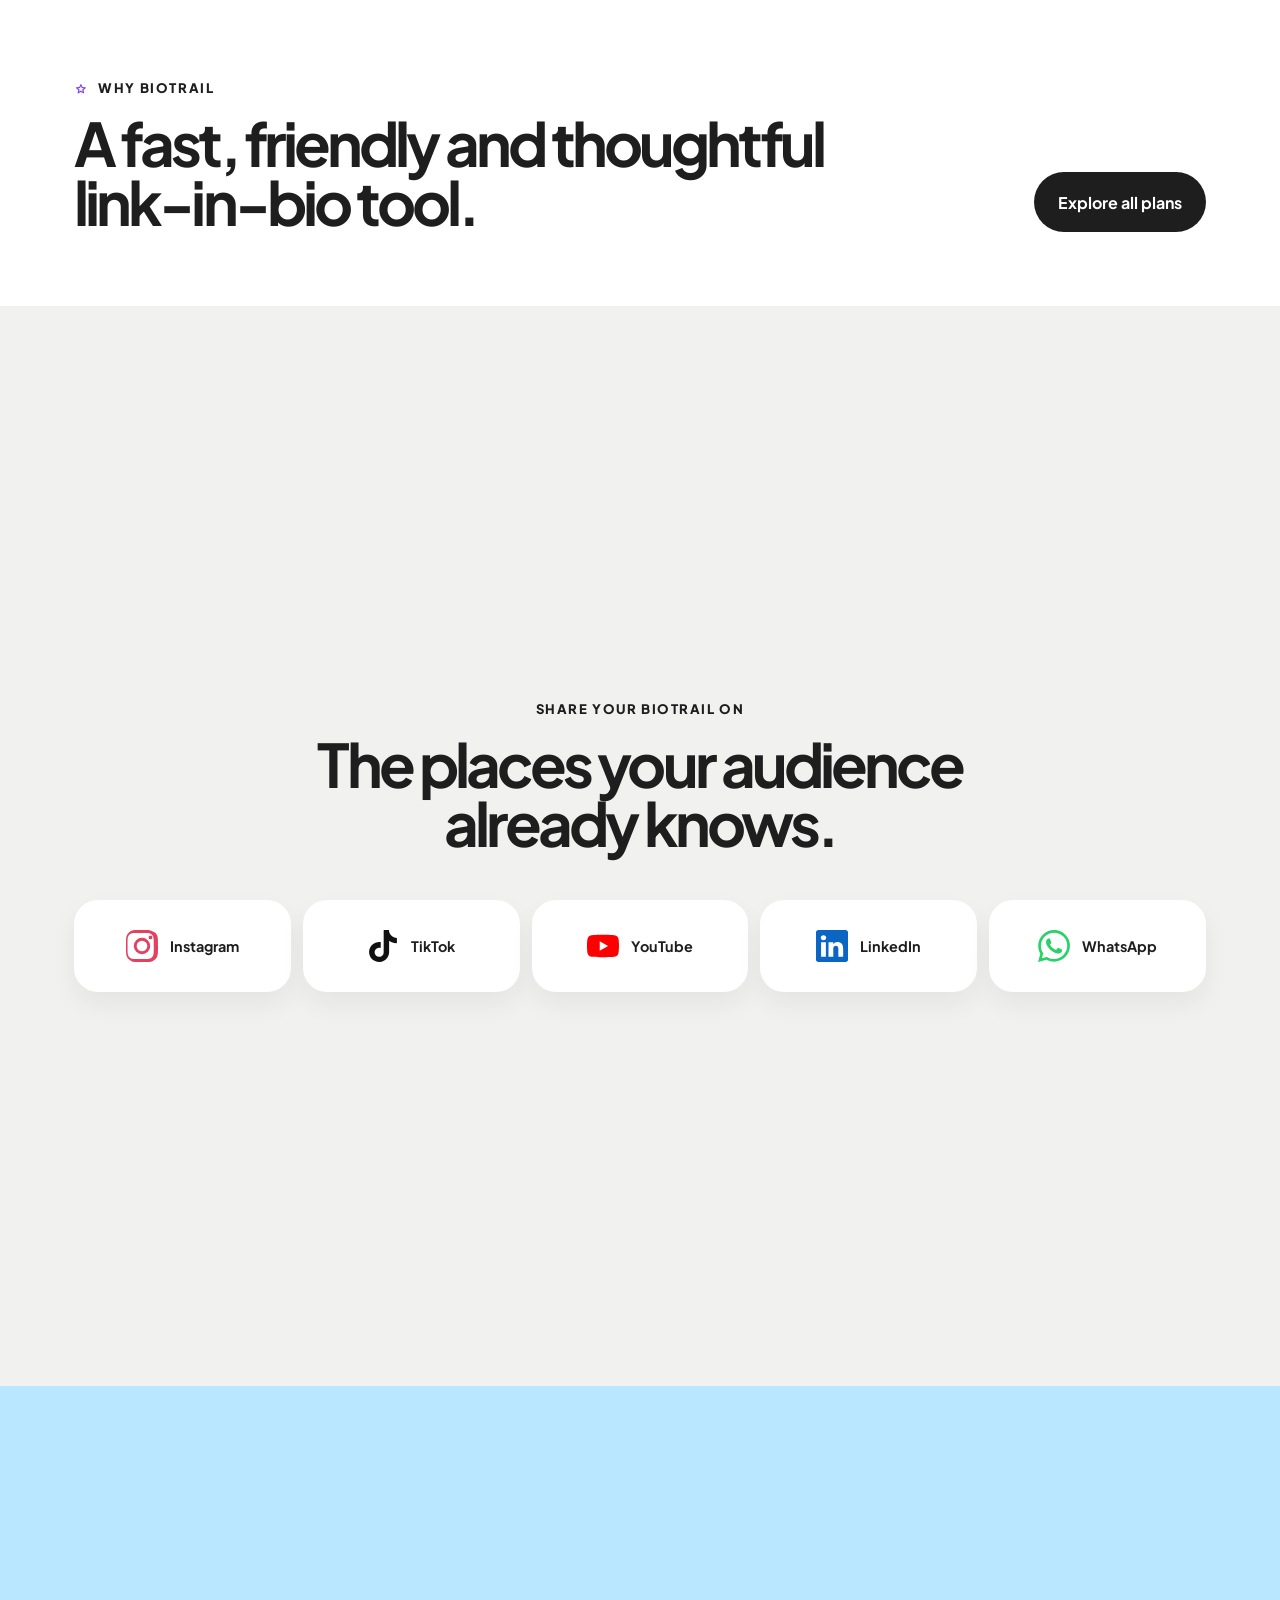
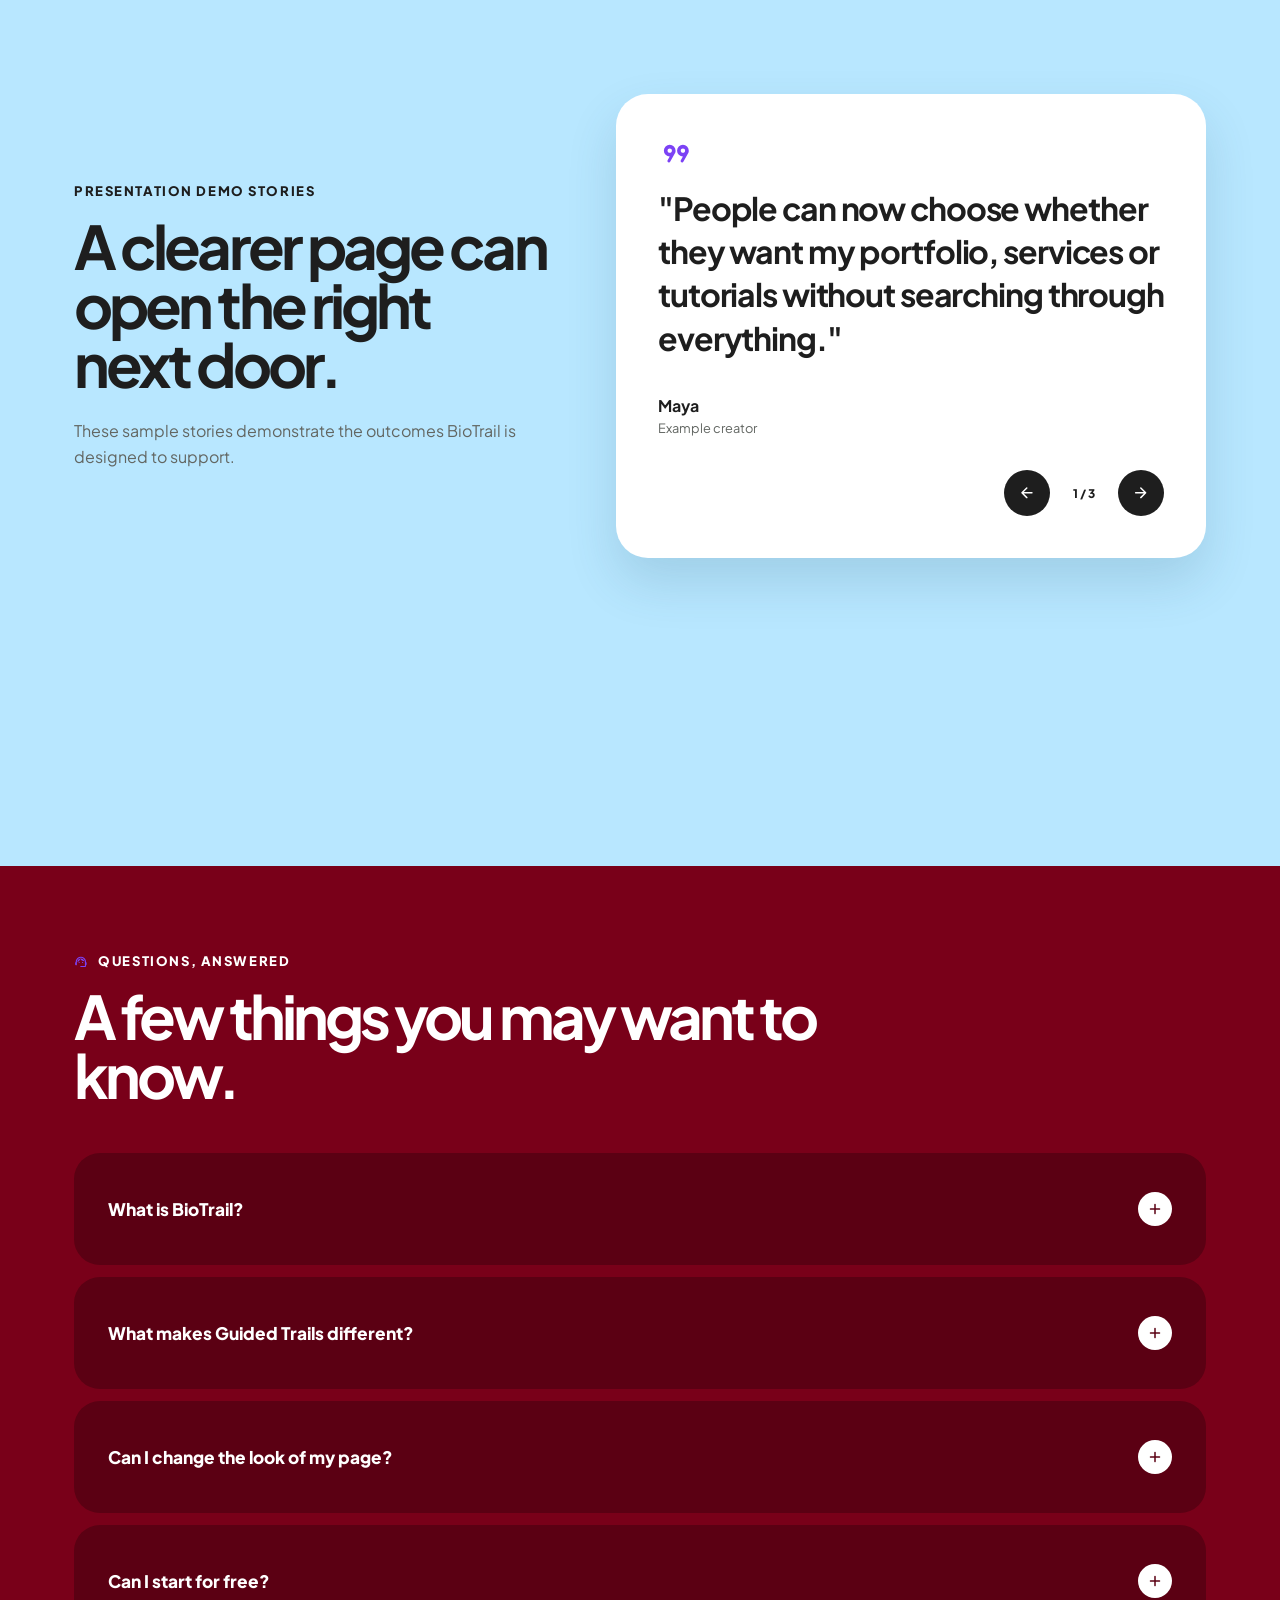
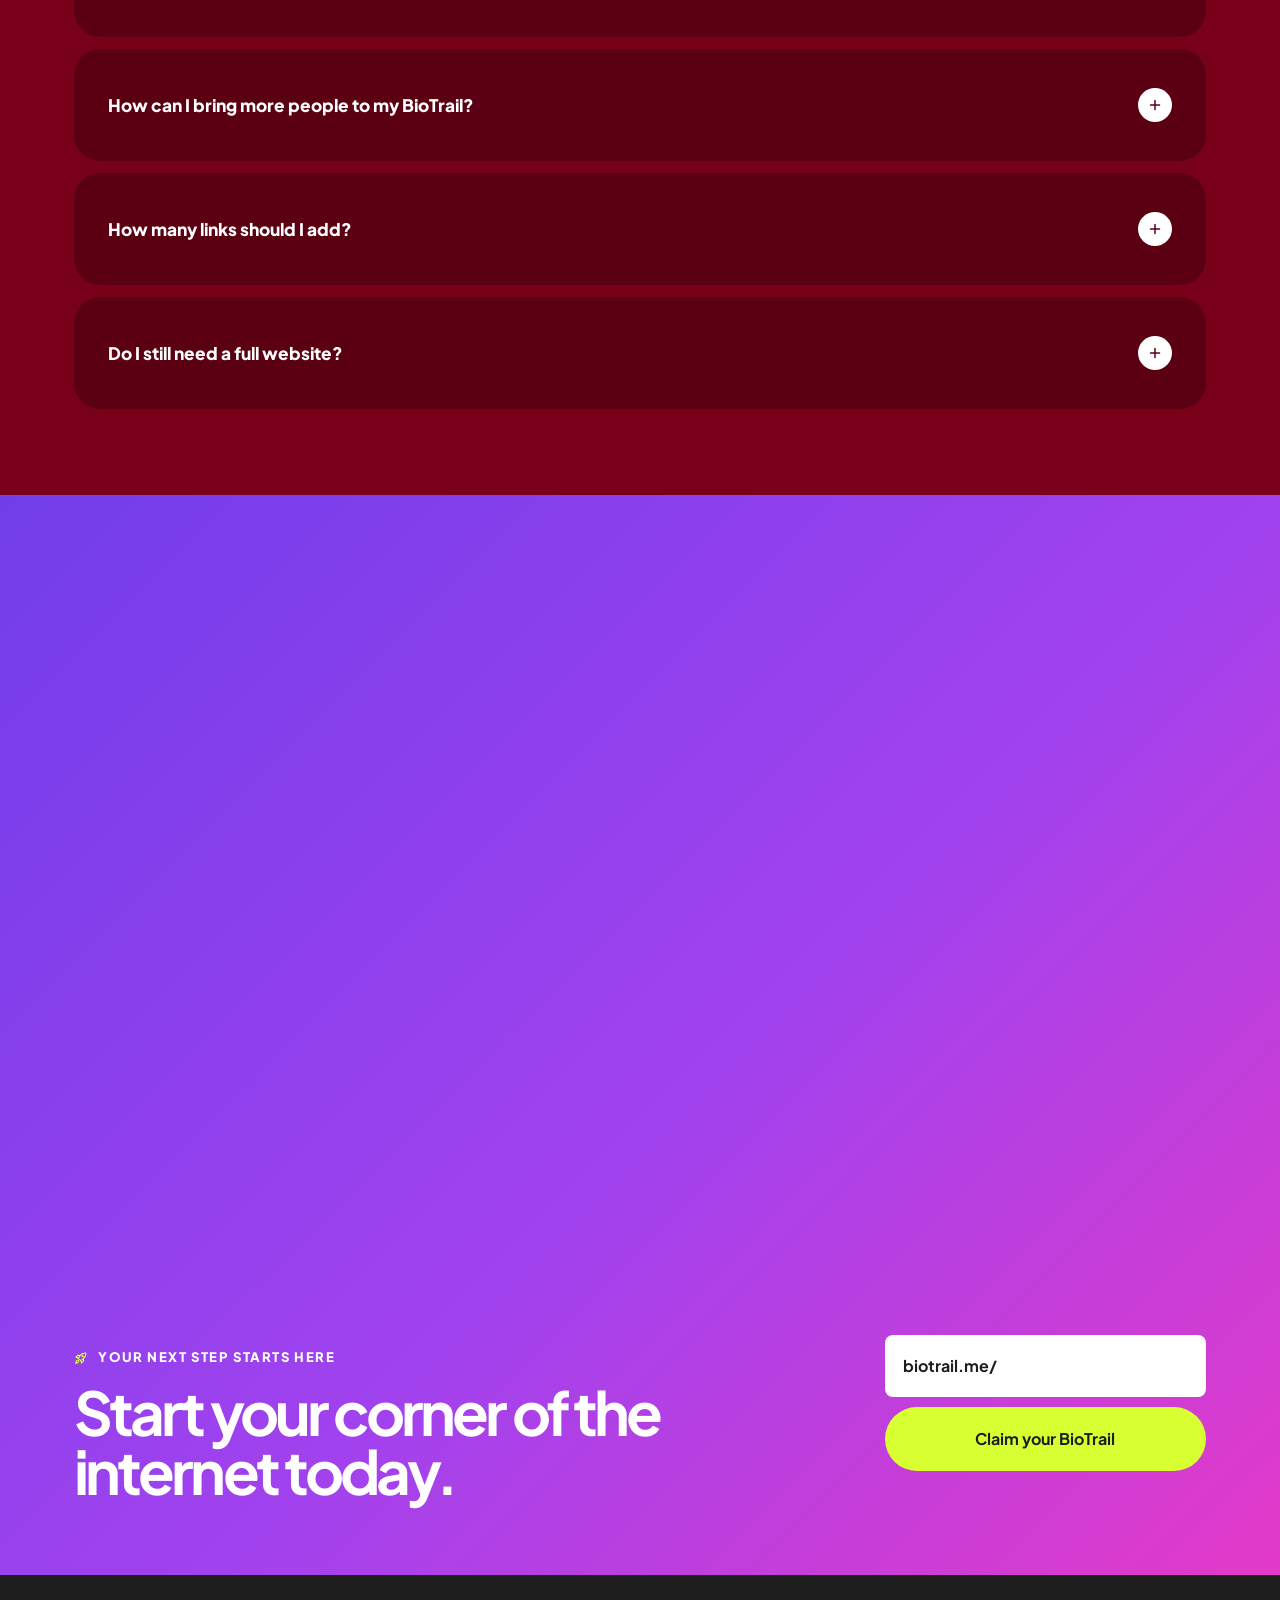
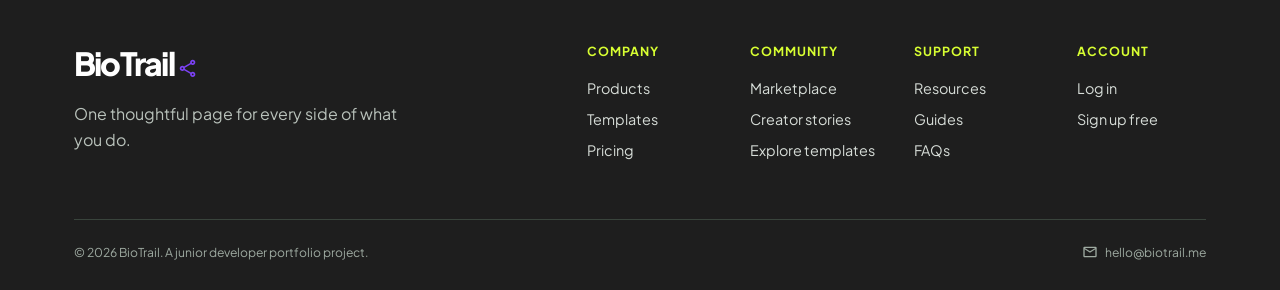
==== commit 58b90fb5: "Finish BioTrail demo and refine analytics chart" ====
--- a/index.html
+++ b/index.html
@@ -9,7 +9,7 @@
     <link rel="preconnect" href="https://fonts.googleapis.com">
     <link rel="preconnect" href="https://fonts.gstatic.com" crossorigin>
     <link href="https://fonts.googleapis.com/css2?family=Plus+Jakarta+Sans:wght@400;500;600;700;800&amp;display=swap" rel="stylesheet">
-    <link rel="stylesheet" href="assets/css/style.css?v=54">
+    <link rel="stylesheet" href="assets/css/style.css?v=58">
 </head>
 <body>
     <!-- Announcement bar -->
@@ -144,7 +144,7 @@
                 </div>
 
                 <div class="hero-visual">
-                    <img src="assets/images/biotrail-hero.png" alt="A creative professional standing beside a large phone showing a link profile">
+                    <img src="assets/images/biotrail-hero-no-peach.png" alt="A creative professional standing beside a large phone showing a link profile">
                     <div class="hero-note">
                         <svg class="material-icon hero-note-icon" viewBox="0 -960 960 960" aria-hidden="true" focusable="false"><path d="M640-624 284-268q-11 11-28 11t-28-11q-11-11-11-28t11-28l356-356H280q-17 0-28.5-11.5T240-720q0-17 11.5-28.5T280-760h400q17 0 28.5 11.5T720-720v400q0 17-11.5 28.5T680-280q-17 0-28.5-11.5T640-320v-304Z"/></svg>
                         <p><strong>Guide every visit</strong><br>Let people choose their path.</p>
--- a/assets/css/style.css
+++ b/assets/css/style.css
@@ -565,7 +565,7 @@
     width: 42px;
     height: 42px;
     color: var(--paper);
-    background: var(--coral);
+    background: var(--purple);
     border-radius: 50%;
     padding: 11px;
     font-size: 1.2rem;
@@ -823,7 +823,7 @@
 }
 
 .builder-dots span:first-child {
-    background: var(--coral);
+    background: var(--purple);
 }
 
 .builder-tool {
@@ -972,7 +972,7 @@
     min-height: 405px;
     padding: 18px 14px;
     color: var(--paper);
-    background: linear-gradient(160deg, #39216d, #8655f2 65%, #ff8378);
+    background: linear-gradient(160deg, #39216d, #8655f2 65%, #2f58d9);
     border: 6px solid var(--ink);
     border-radius: 34px;
     box-shadow: 0 18px 36px rgba(33, 20, 60, 0.22);
@@ -1622,7 +1622,7 @@
     left: 50%;
     width: 218px;
     height: 218px;
-    background: conic-gradient(from 270deg, #42b99a 0 23%, #8fdd7a 23% 39%, #ffc994 39% 50%);
+    background: conic-gradient(from 270deg, #42b99a 0 23%, #8fdd7a 23% 39%, #ffc994 39% 50%, transparent 50% 100%);
     border-radius: 50%;
     transform: translateX(-50%);
     -webkit-mask: radial-gradient(farthest-side, transparent calc(100% - 31px), #000 0);
@@ -7135,6 +7135,86 @@
     }
 }
 
+/* Browser-only demo account notice */
+.auth-demo-note {
+    display: grid;
+    gap: 3px;
+    margin: 22px 0;
+    padding: 14px 16px;
+    border: 1px solid rgba(124, 66, 245, 0.2);
+    border-radius: 14px;
+    background: rgba(124, 66, 245, 0.07);
+    color: var(--ink-soft);
+    font-size: 0.82rem;
+    line-height: 1.5;
+}
+
+.auth-demo-note strong {
+    color: var(--ink);
+    font-size: 0.88rem;
+}
+
+/* Keep the dashboard navigation readable on phones. */
+@media (max-width: 620px) {
+    .dash-sidebar {
+        display: grid;
+        grid-template-columns: minmax(0, 1fr) auto;
+        align-items: center;
+        gap: 10px;
+        padding: 12px 14px;
+    }
+
+    .dash-brand {
+        min-width: 0;
+        padding: 4px 0;
+    }
+
+    .dash-plan {
+        justify-self: end;
+        gap: 8px;
+        padding: 8px 10px;
+        white-space: nowrap;
+    }
+
+    .dash-nav {
+        grid-column: 1 / -1;
+        order: initial;
+        width: 100%;
+        margin: 0;
+        gap: 6px;
+        overflow-x: auto;
+        scrollbar-width: none;
+    }
+
+    .dash-nav::-webkit-scrollbar,
+    .dash-sidebar-footer::-webkit-scrollbar {
+        display: none;
+    }
+
+    .dash-nav-item {
+        flex: 0 0 auto;
+        min-height: 42px;
+        padding: 9px 12px;
+    }
+
+    .dash-sidebar-footer {
+        grid-column: 1 / -1;
+        display: flex;
+        width: 100%;
+        margin: 0;
+        gap: 6px;
+        overflow-x: auto;
+        scrollbar-width: none;
+    }
+
+    .dash-sidebar-footer .dash-view-page {
+        flex: 0 0 auto;
+        min-height: 42px;
+        padding: 9px 10px;
+        white-space: nowrap;
+    }
+}
+
 /* F12 - social link auto-detection feedback */
 .form-hint.is-detect.is-on {
     color: var(--purple);
@@ -7295,4 +7375,4 @@
     width: 1.05em;
     height: 1.05em;
     color: var(--on-accent-arrow);
-}+}
